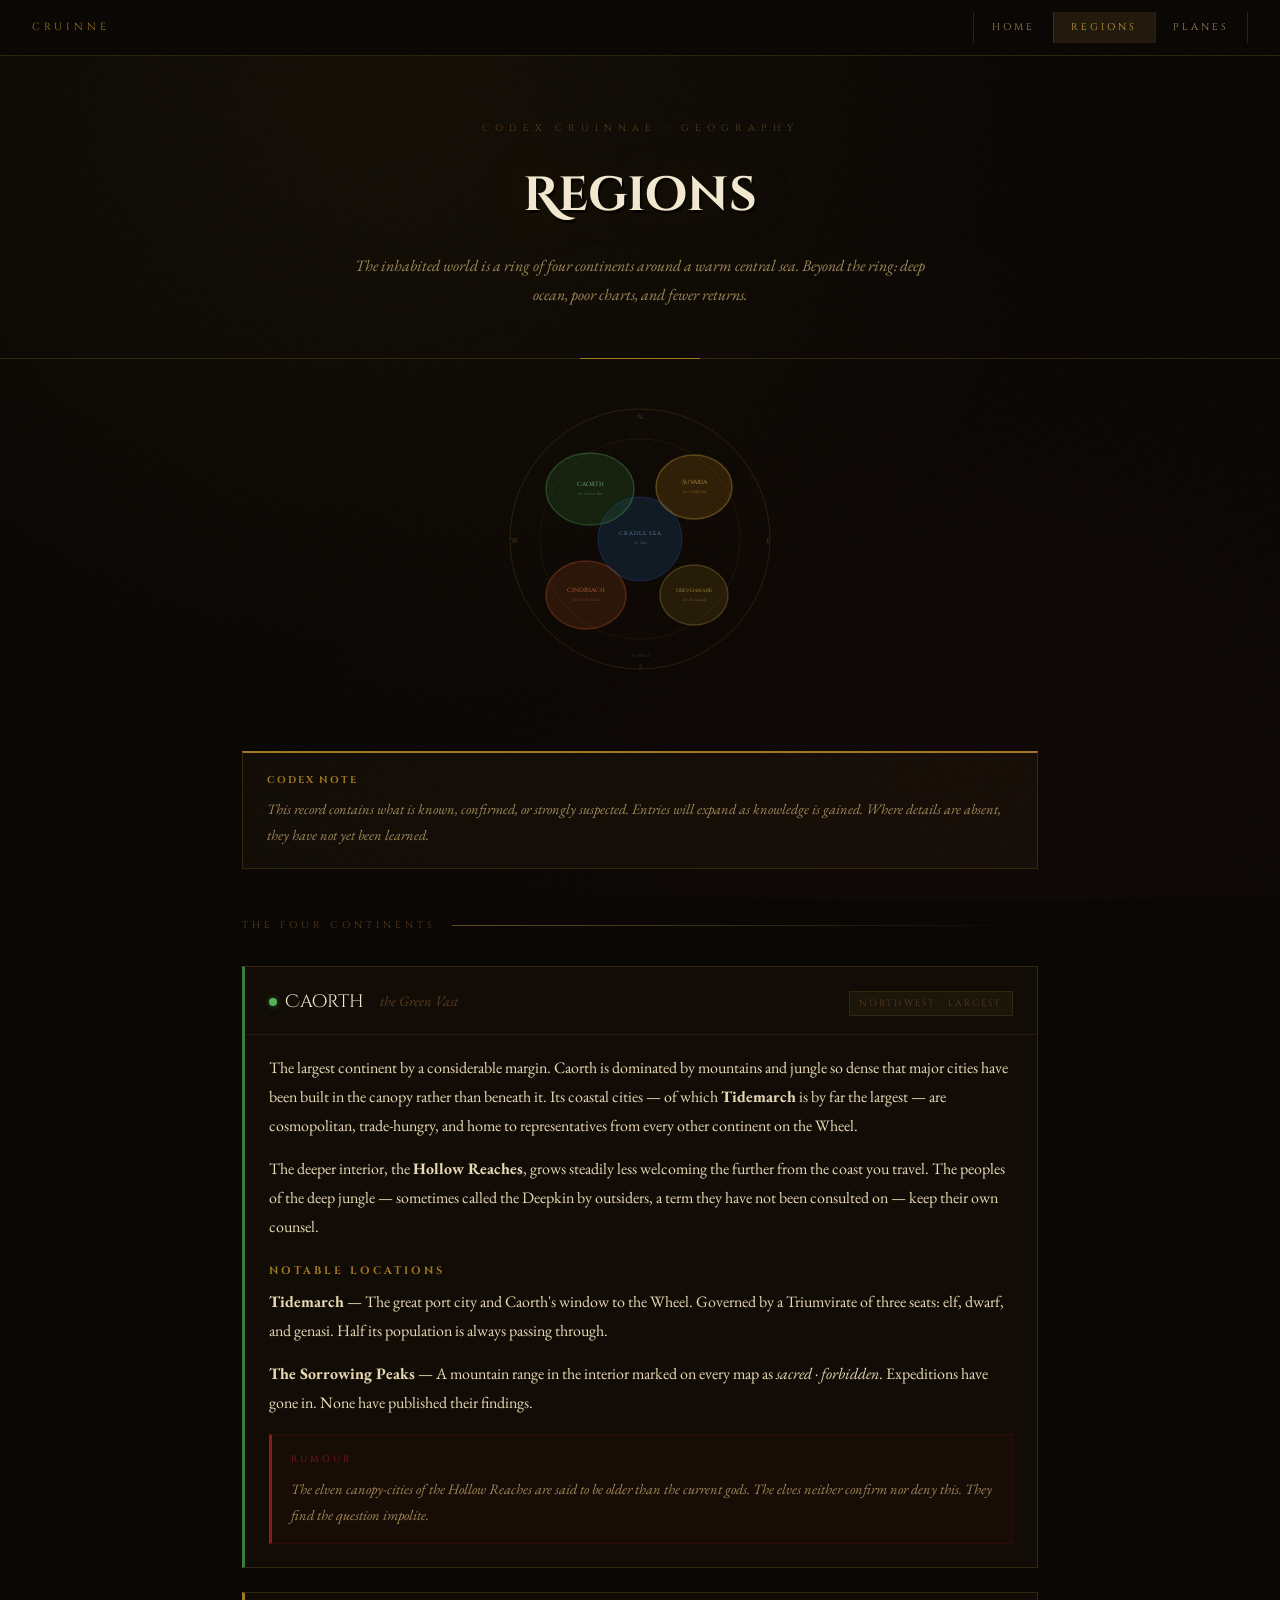
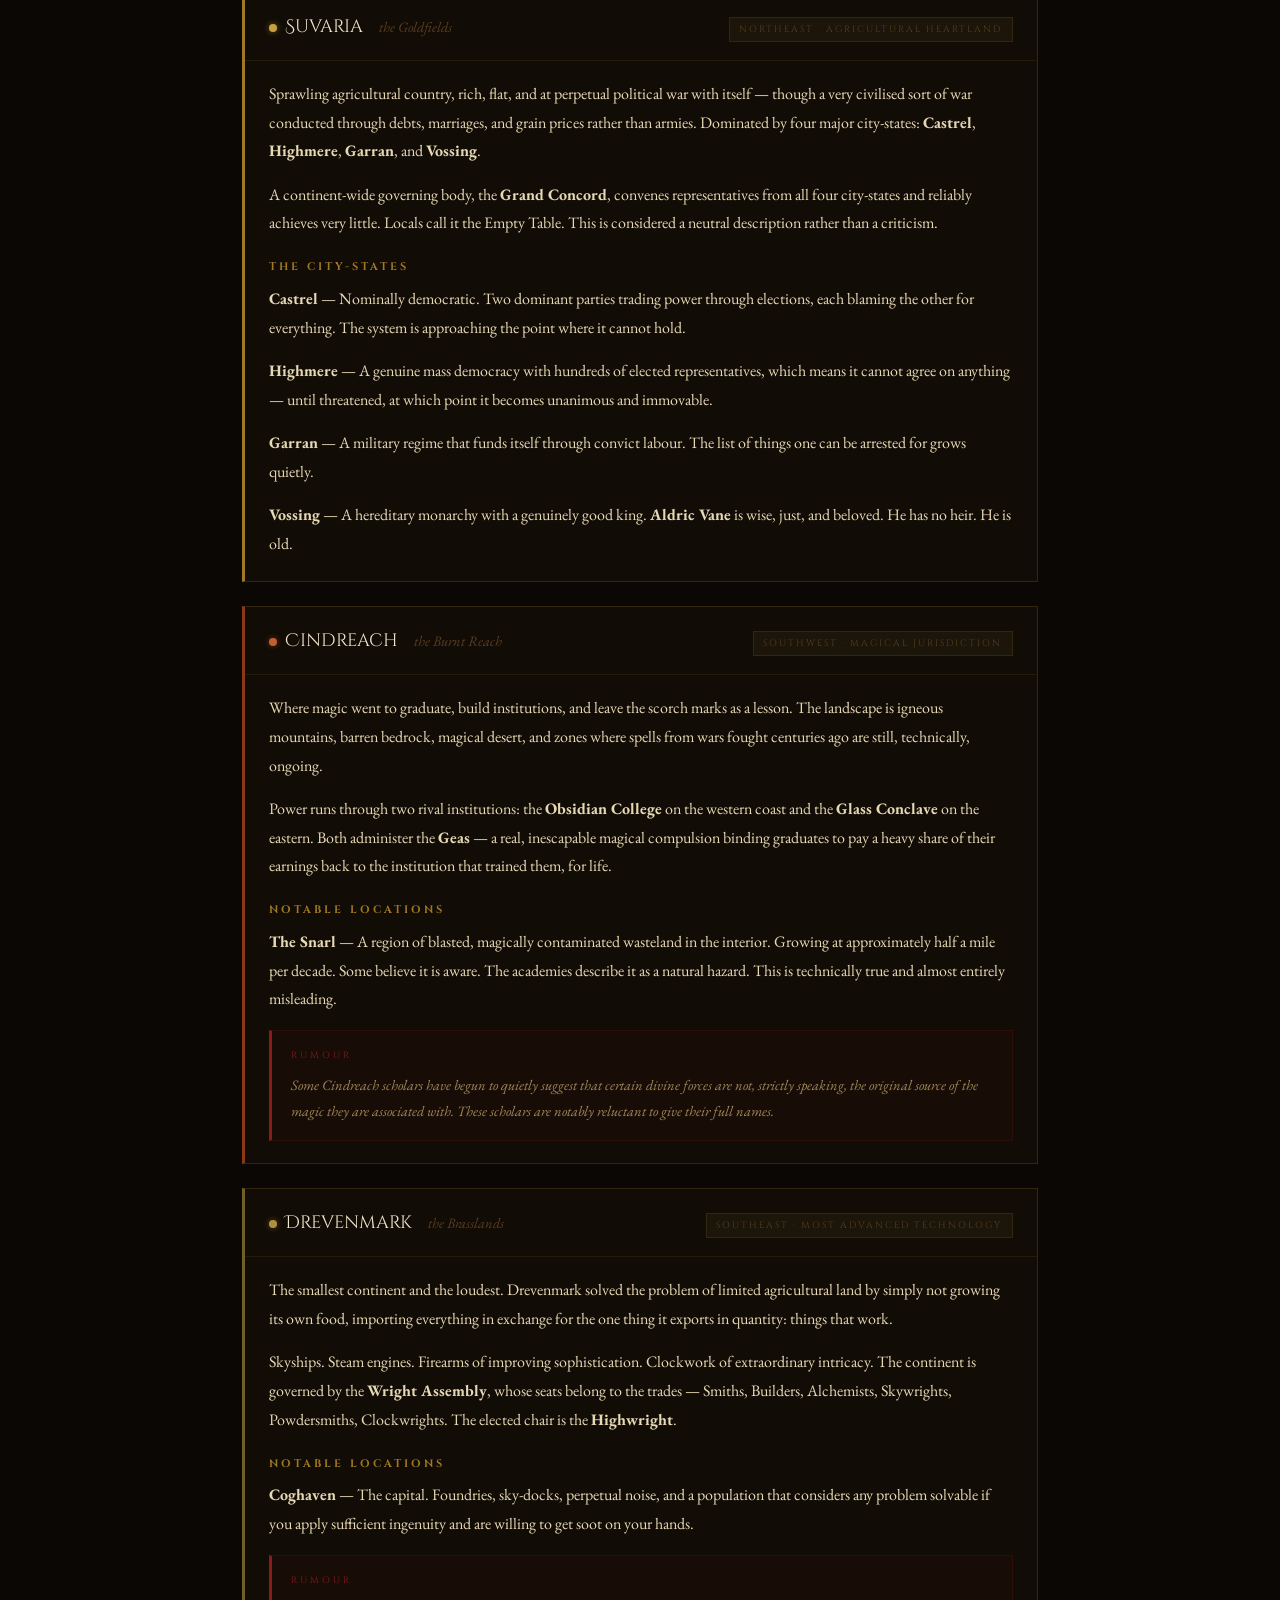
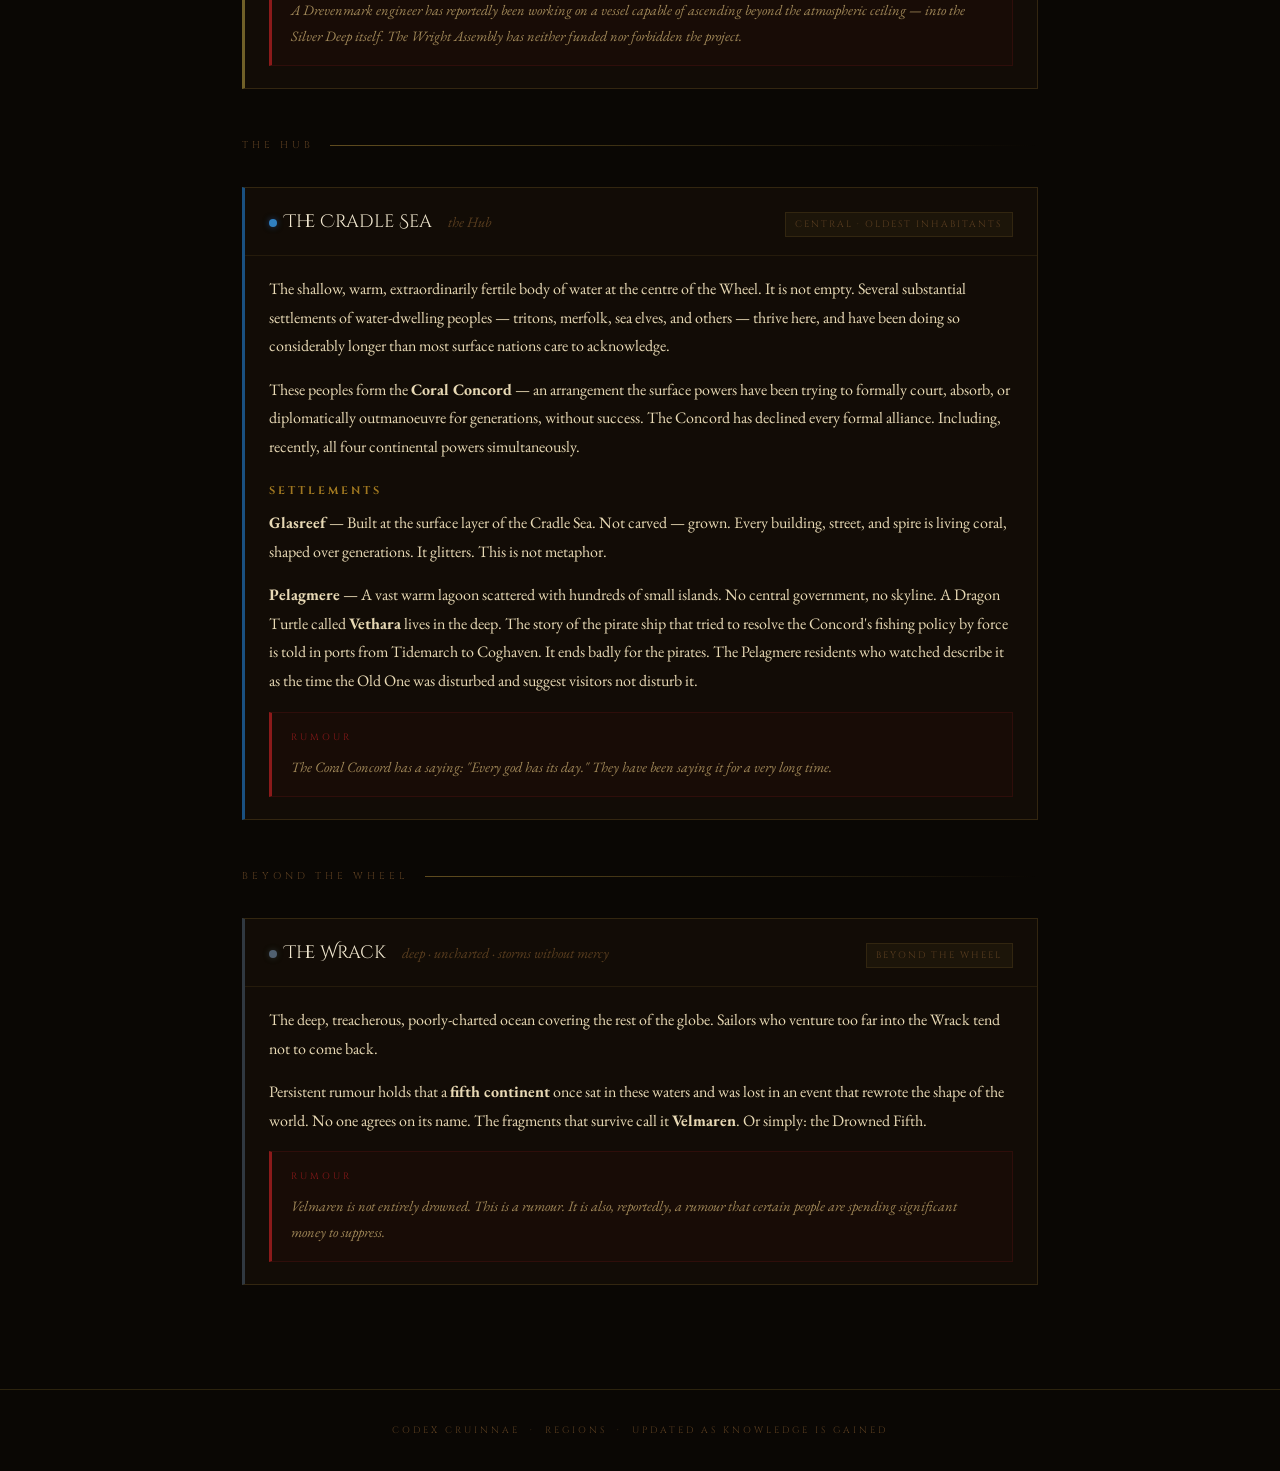
==== regions.html @ c281174d "Initial Cruinne codex site" ====
<!DOCTYPE html>
<html lang="en">
<head>
  <meta charset="UTF-8">
  <meta name="viewport" content="width=device-width, initial-scale=1.0">
  <title>Regions — Cruinne</title>
  <link rel="stylesheet" href="style.css">
  <style>
    /* Map graphic — simplified SVG wheel diagram */
    .wheel-diagram {
      display: flex;
      justify-content: center;
      padding: 2.5rem 0 1.5rem;
      opacity: 0;
      animation: revealFade 1s ease 0.6s forwards;
    }
    .wheel-diagram svg { max-width: 280px; width: 100%; height: auto; }

    /* colour-coded left border per region */
    .entry.caorth    { border-left-color: #3a7a3a; }
    .entry.suvaria   { border-left-color: #a07828; }
    .entry.cindreach { border-left-color: #8a3818; }
    .entry.drevenmark{ border-left-color: #706028; }
    .entry.cradle    { border-left-color: #1a5080; }
    .entry.wrack     { border-left-color: #303840; }

    .entry.caorth:hover    { border-left-color: #5ab05a; box-shadow: -2px 0 20px rgba(80,160,80,0.1); }
    .entry.suvaria:hover   { border-left-color: #c8a040; box-shadow: -2px 0 20px rgba(200,160,64,0.1); }
    .entry.cindreach:hover { border-left-color: #c06030; box-shadow: -2px 0 20px rgba(192,80,40,0.1); }
    .entry.drevenmark:hover{ border-left-color: #b09040; box-shadow: -2px 0 20px rgba(160,130,60,0.1); }
    .entry.cradle:hover    { border-left-color: #3080c0; box-shadow: -2px 0 20px rgba(40,100,200,0.1); }
    .entry.wrack:hover     { border-left-color: #506070; box-shadow: -2px 0 20px rgba(60,80,100,0.1); }

    .region-dot {
      display: inline-block;
      width: 8px; height: 8px;
      border-radius: 50%;
      margin-right: 0.5rem;
      vertical-align: middle;
      flex-shrink: 0;
    }
    .dot-caorth    { background: #5ab05a; box-shadow: 0 0 6px rgba(80,160,80,0.5); }
    .dot-suvaria   { background: #c8a040; box-shadow: 0 0 6px rgba(200,160,64,0.5); }
    .dot-cindreach { background: #c06030; box-shadow: 0 0 6px rgba(192,80,40,0.5); }
    .dot-drevenmark{ background: #b09040; box-shadow: 0 0 6px rgba(160,130,60,0.5); }
    .dot-cradle    { background: #3080c0; box-shadow: 0 0 6px rgba(40,100,200,0.5); }
    .dot-wrack     { background: #506070; box-shadow: 0 0 6px rgba(80,100,120,0.4); }

    .entry-name-row {
      display: flex;
      align-items: center;
    }
  </style>
</head>
<body>

<!-- NAVIGATION -->
<nav>
  <a class="nav-brand" href="index.html">Cruinne</a>
  <ul class="nav-links">
    <li><a href="index.html">Home</a></li>
    <li><a href="regions.html" class="active">Regions</a></li>
    <li><a href="planes.html">Planes</a></li>
  </ul>
</nav>

<div class="page">

  <!-- PAGE HERO -->
  <div class="page-hero">
    <div class="page-label">Codex Cruinnae · Geography</div>
    <h1 class="page-title">Regions</h1>
    <p class="page-intro">The inhabited world is a ring of four continents around a warm central sea. Beyond the ring: deep ocean, poor charts, and fewer returns.</p>
  </div>

  <!-- WHEEL DIAGRAM -->
  <div class="wheel-diagram">
    <svg viewBox="0 0 280 280" xmlns="http://www.w3.org/2000/svg" aria-label="Map of the Wheel">
      <!-- outer ring -->
      <circle cx="140" cy="140" r="130" stroke="rgba(200,160,64,0.15)" stroke-width="1" fill="none"/>
      <circle cx="140" cy="140" r="100" stroke="rgba(200,160,64,0.08)" stroke-width="1" fill="none"/>
      <!-- cradle sea -->
      <ellipse cx="140" cy="140" rx="42" ry="42" fill="rgba(26,80,128,0.25)" stroke="rgba(40,100,200,0.3)" stroke-width="1"/>
      <text x="140" y="136" text-anchor="middle" font-family="'Cinzel',serif" font-size="5.5" fill="rgba(160,200,255,0.7)" letter-spacing="1">CRADLE SEA</text>
      <text x="140" y="145" text-anchor="middle" font-family="'EB Garamond',serif" font-size="4.5" fill="rgba(100,150,200,0.5)" font-style="italic">the Hub</text>
      <!-- Caorth NW -->
      <ellipse cx="90" cy="90" rx="44" ry="36" fill="rgba(42,90,42,0.3)" stroke="rgba(80,160,80,0.35)" stroke-width="1.5"/>
      <text x="90" y="87" text-anchor="middle" font-family="'Cinzel Decorative',serif" font-size="6" fill="rgba(140,220,140,0.9)">Caorth</text>
      <text x="90" y="96" text-anchor="middle" font-family="'EB Garamond',serif" font-size="4.5" fill="rgba(100,180,100,0.55)" font-style="italic">the Green Vast</text>
      <!-- Suvaria NE -->
      <ellipse cx="194" cy="88" rx="38" ry="32" fill="rgba(138,90,16,0.28)" stroke="rgba(200,160,64,0.35)" stroke-width="1.5"/>
      <text x="194" y="85" text-anchor="middle" font-family="'Cinzel Decorative',serif" font-size="6" fill="rgba(220,180,80,0.9)">Suvaria</text>
      <text x="194" y="94" text-anchor="middle" font-family="'EB Garamond',serif" font-size="4.5" fill="rgba(180,140,60,0.55)" font-style="italic">the Goldfields</text>
      <!-- Cindreach SW -->
      <ellipse cx="86" cy="196" rx="40" ry="34" fill="rgba(122,58,24,0.28)" stroke="rgba(192,80,40,0.35)" stroke-width="1.5"/>
      <text x="86" y="193" text-anchor="middle" font-family="'Cinzel Decorative',serif" font-size="5.5" fill="rgba(220,120,80,0.9)">Cindreach</text>
      <text x="86" y="202" text-anchor="middle" font-family="'EB Garamond',serif" font-size="4.5" fill="rgba(180,90,60,0.55)" font-style="italic">the Burnt Reach</text>
      <!-- Drevenmark SE -->
      <ellipse cx="194" cy="196" rx="34" ry="30" fill="rgba(100,80,20,0.28)" stroke="rgba(160,130,60,0.35)" stroke-width="1.5"/>
      <text x="194" y="193" text-anchor="middle" font-family="'Cinzel Decorative',serif" font-size="5.2" fill="rgba(200,170,80,0.9)">Drevenmark</text>
      <text x="194" y="202" text-anchor="middle" font-family="'EB Garamond',serif" font-size="4.5" fill="rgba(160,130,60,0.55)" font-style="italic">the Brasslands</text>
      <!-- compass -->
      <text x="140" y="20" text-anchor="middle" font-family="'Cinzel',serif" font-size="7" fill="rgba(200,160,64,0.4)">N</text>
      <text x="140" y="270" text-anchor="middle" font-family="'Cinzel',serif" font-size="7" fill="rgba(200,160,64,0.4)">S</text>
      <text x="14" y="144" text-anchor="middle" font-family="'Cinzel',serif" font-size="7" fill="rgba(200,160,64,0.4)">W</text>
      <text x="268" y="144" text-anchor="middle" font-family="'Cinzel',serif" font-size="7" fill="rgba(200,160,64,0.4)">E</text>
      <!-- Wrack label -->
      <text x="140" y="258" text-anchor="middle" font-family="'EB Garamond',serif" font-size="5" fill="rgba(80,100,120,0.5)" font-style="italic">the Wrack</text>
    </svg>
  </div>

  <!-- CONTENT -->
  <div class="content">

    <div class="codex-note">
      <strong>Codex Note</strong>
      This record contains what is known, confirmed, or strongly suspected. Entries will expand as knowledge is gained. Where details are absent, they have not yet been learned.
    </div>

    <!-- THE WHEEL -->
    <div class="section-divider" id="sd1">
      <span class="section-divider-label">The Four Continents</span>
      <div class="section-divider-line"></div>
    </div>

    <!-- CAORTH -->
    <div class="entry caorth" data-reveal>
      <div class="entry-header">
        <div class="entry-name-row">
          <span class="region-dot dot-caorth"></span>
          <span class="entry-name">Caorth</span>
        </div>
        <span class="entry-epithet">the Green Vast</span>
        <span class="entry-tag">Northwest · Largest</span>
      </div>
      <div class="entry-body">
        <p>The largest continent by a considerable margin. Caorth is dominated by mountains and jungle so dense that major cities have been built in the canopy rather than beneath it. Its coastal cities — of which <strong>Tidemarch</strong> is by far the largest — are cosmopolitan, trade-hungry, and home to representatives from every other continent on the Wheel.</p>
        <p>The deeper interior, the <strong>Hollow Reaches</strong>, grows steadily less welcoming the further from the coast you travel. The peoples of the deep jungle — sometimes called the Deepkin by outsiders, a term they have not been consulted on — keep their own counsel.</p>
        <h4>Notable Locations</h4>
        <p><strong>Tidemarch</strong> — The great port city and Caorth's window to the Wheel. Governed by a Triumvirate of three seats: elf, dwarf, and genasi. Half its population is always passing through.</p>
        <p><strong>The Sorrowing Peaks</strong> — A mountain range in the interior marked on every map as <em>sacred · forbidden</em>. Expeditions have gone in. None have published their findings.</p>
        <div class="rumour-box">
          The elven canopy-cities of the Hollow Reaches are said to be older than the current gods. The elves neither confirm nor deny this. They find the question impolite.
        </div>
      </div>
    </div>

    <!-- SUVARIA -->
    <div class="entry suvaria" data-reveal>
      <div class="entry-header">
        <div class="entry-name-row">
          <span class="region-dot dot-suvaria"></span>
          <span class="entry-name">Suvaria</span>
        </div>
        <span class="entry-epithet">the Goldfields</span>
        <span class="entry-tag">Northeast · Agricultural Heartland</span>
      </div>
      <div class="entry-body">
        <p>Sprawling agricultural country, rich, flat, and at perpetual political war with itself — though a very civilised sort of war conducted through debts, marriages, and grain prices rather than armies. Dominated by four major city-states: <strong>Castrel</strong>, <strong>Highmere</strong>, <strong>Garran</strong>, and <strong>Vossing</strong>.</p>
        <p>A continent-wide governing body, the <strong>Grand Concord</strong>, convenes representatives from all four city-states and reliably achieves very little. Locals call it the Empty Table. This is considered a neutral description rather than a criticism.</p>
        <h4>The City-States</h4>
        <p><strong>Castrel</strong> — Nominally democratic. Two dominant parties trading power through elections, each blaming the other for everything. The system is approaching the point where it cannot hold.</p>
        <p><strong>Highmere</strong> — A genuine mass democracy with hundreds of elected representatives, which means it cannot agree on anything — until threatened, at which point it becomes unanimous and immovable.</p>
        <p><strong>Garran</strong> — A military regime that funds itself through convict labour. The list of things one can be arrested for grows quietly.</p>
        <p><strong>Vossing</strong> — A hereditary monarchy with a genuinely good king. <strong>Aldric Vane</strong> is wise, just, and beloved. He has no heir. He is old.</p>
      </div>
    </div>

    <!-- CINDREACH -->
    <div class="entry cindreach" data-reveal>
      <div class="entry-header">
        <div class="entry-name-row">
          <span class="region-dot dot-cindreach"></span>
          <span class="entry-name">Cindreach</span>
        </div>
        <span class="entry-epithet">the Burnt Reach</span>
        <span class="entry-tag">Southwest · Magical Jurisdiction</span>
      </div>
      <div class="entry-body">
        <p>Where magic went to graduate, build institutions, and leave the scorch marks as a lesson. The landscape is igneous mountains, barren bedrock, magical desert, and zones where spells from wars fought centuries ago are still, technically, ongoing.</p>
        <p>Power runs through two rival institutions: the <strong>Obsidian College</strong> on the western coast and the <strong>Glass Conclave</strong> on the eastern. Both administer the <strong>Geas</strong> — a real, inescapable magical compulsion binding graduates to pay a heavy share of their earnings back to the institution that trained them, for life.</p>
        <h4>Notable Locations</h4>
        <p><strong>The Snarl</strong> — A region of blasted, magically contaminated wasteland in the interior. Growing at approximately half a mile per decade. Some believe it is aware. The academies describe it as a natural hazard. This is technically true and almost entirely misleading.</p>
        <div class="rumour-box">
          Some Cindreach scholars have begun to quietly suggest that certain divine forces are not, strictly speaking, the original source of the magic they are associated with. These scholars are notably reluctant to give their full names.
        </div>
      </div>
    </div>

    <!-- DREVENMARK -->
    <div class="entry drevenmark" data-reveal>
      <div class="entry-header">
        <div class="entry-name-row">
          <span class="region-dot dot-drevenmark"></span>
          <span class="entry-name">Drevenmark</span>
        </div>
        <span class="entry-epithet">the Brasslands</span>
        <span class="entry-tag">Southeast · Most Advanced Technology</span>
      </div>
      <div class="entry-body">
        <p>The smallest continent and the loudest. Drevenmark solved the problem of limited agricultural land by simply not growing its own food, importing everything in exchange for the one thing it exports in quantity: things that work.</p>
        <p>Skyships. Steam engines. Firearms of improving sophistication. Clockwork of extraordinary intricacy. The continent is governed by the <strong>Wright Assembly</strong>, whose seats belong to the trades — Smiths, Builders, Alchemists, Skywrights, Powdersmiths, Clockwrights. The elected chair is the <strong>Highwright</strong>.</p>
        <h4>Notable Locations</h4>
        <p><strong>Coghaven</strong> — The capital. Foundries, sky-docks, perpetual noise, and a population that considers any problem solvable if you apply sufficient ingenuity and are willing to get soot on your hands.</p>
        <div class="rumour-box">
          A Drevenmark engineer has reportedly been working on a vessel capable of ascending beyond the atmospheric ceiling — into the Silver Deep itself. The Wright Assembly has neither funded nor forbidden the project.
        </div>
      </div>
    </div>

    <!-- CRADLE SEA -->
    <div class="section-divider" id="sd2">
      <span class="section-divider-label">The Hub</span>
      <div class="section-divider-line"></div>
    </div>

    <div class="entry cradle" data-reveal>
      <div class="entry-header">
        <div class="entry-name-row">
          <span class="region-dot dot-cradle"></span>
          <span class="entry-name">The Cradle Sea</span>
        </div>
        <span class="entry-epithet">the Hub</span>
        <span class="entry-tag">Central · Oldest Inhabitants</span>
      </div>
      <div class="entry-body">
        <p>The shallow, warm, extraordinarily fertile body of water at the centre of the Wheel. It is not empty. Several substantial settlements of water-dwelling peoples — tritons, merfolk, sea elves, and others — thrive here, and have been doing so considerably longer than most surface nations care to acknowledge.</p>
        <p>These peoples form the <strong>Coral Concord</strong> — an arrangement the surface powers have been trying to formally court, absorb, or diplomatically outmanoeuvre for generations, without success. The Concord has declined every formal alliance. Including, recently, all four continental powers simultaneously.</p>
        <h4>Settlements</h4>
        <p><strong>Glasreef</strong> — Built at the surface layer of the Cradle Sea. Not carved — grown. Every building, street, and spire is living coral, shaped over generations. It glitters. This is not metaphor.</p>
        <p><strong>Pelagmere</strong> — A vast warm lagoon scattered with hundreds of small islands. No central government, no skyline. A Dragon Turtle called <strong>Vethara</strong> lives in the deep. The story of the pirate ship that tried to resolve the Concord's fishing policy by force is told in ports from Tidemarch to Coghaven. It ends badly for the pirates. The Pelagmere residents who watched describe it as the time the Old One was disturbed and suggest visitors not disturb it.</p>
        <div class="rumour-box">
          The Coral Concord has a saying: <em>"Every god has its day."</em> They have been saying it for a very long time.
        </div>
      </div>
    </div>

    <!-- THE WRACK -->
    <div class="section-divider" id="sd3">
      <span class="section-divider-label">Beyond the Wheel</span>
      <div class="section-divider-line"></div>
    </div>

    <div class="entry wrack" data-reveal>
      <div class="entry-header">
        <div class="entry-name-row">
          <span class="region-dot dot-wrack"></span>
          <span class="entry-name">The Wrack</span>
        </div>
        <span class="entry-epithet">deep · uncharted · storms without mercy</span>
        <span class="entry-tag">Beyond the Wheel</span>
      </div>
      <div class="entry-body">
        <p>The deep, treacherous, poorly-charted ocean covering the rest of the globe. Sailors who venture too far into the Wrack tend not to come back.</p>
        <p>Persistent rumour holds that a <strong>fifth continent</strong> once sat in these waters and was lost in an event that rewrote the shape of the world. No one agrees on its name. The fragments that survive call it <strong>Velmaren</strong>. Or simply: the Drowned Fifth.</p>
        <div class="rumour-box">
          Velmaren is not entirely drowned. This is a rumour. It is also, reportedly, a rumour that certain people are spending significant money to suppress.
        </div>
      </div>
    </div>

  </div><!-- /content -->

  <footer>
    Codex Cruinnae &nbsp;·&nbsp; Regions &nbsp;·&nbsp; Updated as knowledge is gained
  </footer>
</div>

<script>
  // Scroll reveal
  const observer = new IntersectionObserver((entries) => {
    entries.forEach(e => {
      if (e.isIntersecting) {
        e.target.classList.add('visible');
        observer.unobserve(e.target);
      }
    });
  }, { threshold: 0.08 });

  document.querySelectorAll('[data-reveal], .section-divider').forEach((el, i) => {
    if (el.hasAttribute('data-reveal')) {
      el.style.transitionDelay = `${(i % 4) * 0.05}s`;
    }
    observer.observe(el);
  });
</script>

</body>
</html>
---- style.css ----
/* ═══════════════════════════════════════════════
   CRUINNE LORE CODEX — Shared Stylesheet
   ═══════════════════════════════════════════════ */

@import url('https://fonts.googleapis.com/css2?family=Cinzel+Decorative:wght@400;700&family=Cinzel:wght@400;600;700&family=EB+Garamond:ital,wght@0,400;0,500;0,600;1,400;1,500&display=swap');

/* ── RESET & ROOT ── */
*, *::before, *::after { margin: 0; padding: 0; box-sizing: border-box; }

:root {
  --ink:           #0a0704;
  --ink-mid:       #110d06;
  --ink-surface:   #1a1208;
  --parchment:     #f2e8d0;
  --parchment-dim: #d4c090;
  --parchment-ghost: rgba(242,232,208,0.06);
  --gold:          #c8a040;
  --gold-dim:      #a07820;
  --gold-ghost:    rgba(200,160,64,0.12);
  --ember:         #c04040;
  --ember-dim:     #8b1a1a;
  --text-primary:  #e8d9b5;
  --text-secondary:#a08858;
  --text-faint:    #5a3e20;
  --border:        rgba(200,160,64,0.18);
  --border-strong: rgba(200,160,64,0.45);
  --scan-line:     rgba(0,0,0,0.18);

  --font-display:  'Cinzel Decorative', serif;
  --font-heading:  'Cinzel', serif;
  --font-body:     'EB Garamond', Georgia, serif;

  --ease-out: cubic-bezier(0.16, 1, 0.3, 1);
}

html { scroll-behavior: smooth; }

body {
  background-color: var(--ink);
  background-image:
    radial-gradient(ellipse at 30% 10%, rgba(160,120,32,0.07) 0%, transparent 55%),
    radial-gradient(ellipse at 75% 85%, rgba(139,26,26,0.05) 0%, transparent 50%),
    repeating-linear-gradient(
      0deg,
      transparent,
      transparent 3px,
      var(--scan-line) 3px,
      var(--scan-line) 4px
    );
  background-attachment: fixed;
  color: var(--text-primary);
  font-family: var(--font-body);
  font-size: 17px;
  line-height: 1.8;
  min-height: 100vh;
  cursor: default;
}

/* Grain overlay */
body::before {
  content: '';
  position: fixed;
  inset: 0;
  background-image: url("data:image/svg+xml,%3Csvg viewBox='0 0 256 256' xmlns='http://www.w3.org/2000/svg'%3E%3Cfilter id='noise'%3E%3CfeTurbulence type='fractalNoise' baseFrequency='0.9' numOctaves='4' stitchTiles='stitch'/%3E%3C/filter%3E%3Crect width='100%25' height='100%25' filter='url(%23noise)' opacity='0.04'/%3E%3C/svg%3E");
  pointer-events: none;
  z-index: 9999;
  opacity: 0.4;
}

/* ── NAVIGATION ── */
nav {
  position: fixed;
  top: 0;
  left: 0;
  right: 0;
  z-index: 100;
  background: linear-gradient(to bottom, rgba(10,7,4,0.97), rgba(10,7,4,0.85));
  border-bottom: 1px solid var(--border);
  backdrop-filter: blur(8px);
  -webkit-backdrop-filter: blur(8px);
  padding: 0 2rem;
  height: 56px;
  display: flex;
  align-items: center;
  justify-content: space-between;
}

.nav-brand {
  font-family: var(--font-heading);
  font-size: 0.65rem;
  letter-spacing: 4px;
  color: var(--gold-dim);
  text-transform: uppercase;
  text-decoration: none;
  transition: color 0.2s;
}
.nav-brand:hover { color: var(--gold); }

.nav-links {
  display: flex;
  align-items: center;
  gap: 0;
  list-style: none;
}

.nav-links a {
  font-family: var(--font-heading);
  font-size: 0.62rem;
  letter-spacing: 3px;
  text-transform: uppercase;
  color: var(--text-secondary);
  text-decoration: none;
  padding: 0.4rem 1.1rem;
  border-left: 1px solid var(--border);
  transition: color 0.2s, background 0.2s;
  display: block;
}
.nav-links a:hover,
.nav-links a.active {
  color: var(--gold);
  background: var(--gold-ghost);
}
.nav-links li:last-child a { border-right: 1px solid var(--border); }

/* ── PAGE WRAPPER ── */
.page {
  padding-top: 56px;
  min-height: 100vh;
}

/* ── HERO (landing) ── */
.hero {
  display: flex;
  flex-direction: column;
  align-items: center;
  justify-content: center;
  min-height: calc(100vh - 56px);
  padding: 4rem 2rem;
  text-align: center;
  position: relative;
  overflow: hidden;
}

.hero::before {
  content: '';
  position: absolute;
  inset: 0;
  background:
    radial-gradient(ellipse 70% 50% at 50% 45%, rgba(160,120,32,0.08) 0%, transparent 70%),
    radial-gradient(ellipse 40% 30% at 50% 45%, rgba(200,160,64,0.05) 0%, transparent 60%);
  pointer-events: none;
}

/* Decorative circle behind title */
.hero-ring {
  position: absolute;
  width: 600px;
  height: 600px;
  border-radius: 50%;
  border: 1px solid rgba(200,160,64,0.06);
  top: 50%;
  left: 50%;
  transform: translate(-50%, -50%);
  pointer-events: none;
}
.hero-ring::before {
  content: '';
  position: absolute;
  inset: 30px;
  border-radius: 50%;
  border: 1px solid rgba(200,160,64,0.04);
}

.hero-eyebrow {
  font-family: var(--font-heading);
  font-size: 0.65rem;
  letter-spacing: 6px;
  color: var(--text-faint);
  text-transform: uppercase;
  margin-bottom: 1.5rem;
  opacity: 0;
  animation: revealUp 0.8s var(--ease-out) 0.2s forwards;
}

.hero-title {
  font-family: var(--font-display);
  font-size: clamp(2.2rem, 6vw, 4.5rem);
  font-weight: 700;
  color: var(--parchment);
  line-height: 1.1;
  text-shadow:
    0 0 80px rgba(200,160,64,0.3),
    0 0 160px rgba(200,160,64,0.1),
    2px 4px 0 rgba(0,0,0,0.8);
  margin-bottom: 1rem;
  opacity: 0;
  animation: revealUp 1s var(--ease-out) 0.45s forwards;
}

.hero-subtitle {
  font-family: var(--font-body);
  font-style: italic;
  font-size: clamp(1rem, 2.5vw, 1.4rem);
  color: var(--text-secondary);
  margin-bottom: 3.5rem;
  opacity: 0;
  animation: revealUp 0.8s var(--ease-out) 0.7s forwards;
}

.hero-rule {
  width: 200px;
  height: 1px;
  background: linear-gradient(to right, transparent, var(--gold-dim), transparent);
  margin: 0 auto 3.5rem;
  opacity: 0;
  animation: revealFade 0.8s ease 0.9s forwards;
}

/* ── LORE CARDS (landing navigation) ── */
.lore-cards {
  display: flex;
  gap: 1.5rem;
  flex-wrap: wrap;
  justify-content: center;
  opacity: 0;
  animation: revealUp 0.8s var(--ease-out) 1.1s forwards;
}

.lore-card {
  display: block;
  text-decoration: none;
  width: 240px;
  padding: 2rem 1.5rem 1.8rem;
  background: rgba(26,18,8,0.8);
  border: 1px solid var(--border);
  border-top: 2px solid var(--gold-dim);
  position: relative;
  overflow: hidden;
  transition: border-color 0.3s, transform 0.3s var(--ease-out), box-shadow 0.3s;
}

.lore-card::before {
  content: '';
  position: absolute;
  inset: 0;
  background: linear-gradient(135deg, var(--gold-ghost) 0%, transparent 60%);
  opacity: 0;
  transition: opacity 0.3s;
}

.lore-card:hover {
  border-color: var(--gold);
  border-top-color: var(--gold);
  transform: translateY(-4px);
  box-shadow: 0 8px 40px rgba(200,160,64,0.12), 0 0 0 1px rgba(200,160,64,0.1);
}
.lore-card:hover::before { opacity: 1; }

.lore-card-glyph {
  font-size: 1.8rem;
  color: var(--gold-dim);
  margin-bottom: 1rem;
  display: block;
  transition: color 0.3s;
}
.lore-card:hover .lore-card-glyph { color: var(--gold); }

.lore-card-title {
  font-family: var(--font-heading);
  font-size: 0.8rem;
  letter-spacing: 3px;
  text-transform: uppercase;
  color: var(--parchment);
  margin-bottom: 0.5rem;
  display: block;
}

.lore-card-desc {
  font-family: var(--font-body);
  font-size: 0.88rem;
  color: var(--text-secondary);
  line-height: 1.5;
}

.lore-card-arrow {
  position: absolute;
  bottom: 1rem;
  right: 1.2rem;
  font-family: var(--font-heading);
  font-size: 0.6rem;
  letter-spacing: 2px;
  color: var(--text-faint);
  text-transform: uppercase;
  transition: color 0.3s, right 0.3s;
}
.lore-card:hover .lore-card-arrow {
  color: var(--gold-dim);
  right: 0.9rem;
}

/* ── INNER PAGE HERO ── */
.page-hero {
  padding: 4rem 2rem 3rem;
  text-align: center;
  position: relative;
  border-bottom: 1px solid var(--border);
}

.page-hero::after {
  content: '';
  position: absolute;
  bottom: -1px;
  left: 50%;
  transform: translateX(-50%);
  width: 120px;
  height: 1px;
  background: var(--gold-dim);
}

.page-label {
  font-family: var(--font-heading);
  font-size: 0.6rem;
  letter-spacing: 6px;
  color: var(--text-faint);
  text-transform: uppercase;
  margin-bottom: 1rem;
  opacity: 0;
  animation: revealUp 0.6s var(--ease-out) 0.1s forwards;
}

.page-title {
  font-family: var(--font-display);
  font-size: clamp(1.8rem, 4vw, 3rem);
  color: var(--parchment);
  text-shadow: 0 0 60px rgba(200,160,64,0.2), 2px 3px 0 rgba(0,0,0,0.8);
  margin-bottom: 0.8rem;
  opacity: 0;
  animation: revealUp 0.7s var(--ease-out) 0.25s forwards;
}

.page-intro {
  font-style: italic;
  color: var(--text-secondary);
  max-width: 600px;
  margin: 0 auto;
  font-size: 1rem;
  opacity: 0;
  animation: revealUp 0.6s var(--ease-out) 0.4s forwards;
}

/* ── CONTENT AREA ── */
.content {
  max-width: 860px;
  margin: 0 auto;
  padding: 3rem 2rem 5rem;
}

/* ── ENTRY BLOCKS ── */
.entry {
  border: 1px solid var(--border);
  border-left: 3px solid var(--gold-dim);
  margin-bottom: 1.5rem;
  background: rgba(26,18,8,0.5);
  opacity: 0;
  transform: translateY(12px);
  transition: opacity 0.6s ease, transform 0.6s var(--ease-out),
              border-color 0.25s, box-shadow 0.25s;
}
.entry.visible {
  opacity: 1;
  transform: translateY(0);
}
.entry:hover {
  border-left-color: var(--gold);
  box-shadow: -2px 0 20px rgba(200,160,64,0.08), inset 0 0 40px rgba(200,160,64,0.02);
}

.entry-header {
  padding: 1.2rem 1.5rem 1rem;
  border-bottom: 1px solid rgba(200,160,64,0.1);
  display: flex;
  align-items: baseline;
  gap: 1rem;
  flex-wrap: wrap;
}

.entry-name {
  font-family: var(--font-display);
  font-size: 1.1rem;
  color: var(--parchment);
  flex-shrink: 0;
}

.entry-epithet {
  font-style: italic;
  color: var(--text-faint);
  font-size: 0.9rem;
}

.entry-tag {
  margin-left: auto;
  font-family: var(--font-heading);
  font-size: 0.58rem;
  letter-spacing: 2px;
  color: var(--text-faint);
  text-transform: uppercase;
  background: rgba(200,160,64,0.06);
  border: 1px solid rgba(200,160,64,0.12);
  padding: 0.2rem 0.6rem;
  white-space: nowrap;
}

.entry-body {
  padding: 1.2rem 1.5rem 1.4rem;
}

.entry-body p {
  color: var(--text-primary);
  margin-bottom: 0.9rem;
  font-size: 1rem;
  line-height: 1.8;
}
.entry-body p:last-child { margin-bottom: 0; }

.entry-body h4 {
  font-family: var(--font-heading);
  font-size: 0.68rem;
  letter-spacing: 3px;
  color: var(--gold-dim);
  text-transform: uppercase;
  margin: 1.2rem 0 0.5rem;
}

/* ── RUMOUR BOX ── */
.rumour-box {
  background: rgba(139,26,26,0.06);
  border: 1px solid rgba(139,26,26,0.2);
  border-left: 3px solid var(--ember-dim);
  padding: 1rem 1.2rem;
  margin-top: 1rem;
  font-size: 0.9rem;
  font-style: italic;
  color: var(--text-secondary);
}

.rumour-box::before {
  content: 'Rumour';
  display: block;
  font-family: var(--font-heading);
  font-style: normal;
  font-size: 0.58rem;
  letter-spacing: 3px;
  color: var(--ember-dim);
  text-transform: uppercase;
  margin-bottom: 0.5rem;
}

/* ── SECTION DIVIDER ── */
.section-divider {
  display: flex;
  align-items: center;
  gap: 1rem;
  margin: 3rem 0 2rem;
  opacity: 0;
  animation: revealFade 0.8s ease forwards;
}
.section-divider.visible { opacity: 1; }

.section-divider-label {
  font-family: var(--font-heading);
  font-size: 0.62rem;
  letter-spacing: 4px;
  color: var(--text-faint);
  text-transform: uppercase;
  white-space: nowrap;
}

.section-divider-line {
  flex: 1;
  height: 1px;
  background: linear-gradient(to right, var(--border-strong), transparent);
}

/* ── CODEX NOTE ── */
.codex-note {
  background: rgba(200,160,64,0.04);
  border: 1px solid var(--border);
  border-top: 2px solid var(--gold-dim);
  padding: 1.2rem 1.5rem;
  margin-bottom: 2.5rem;
  font-size: 0.9rem;
  color: var(--text-secondary);
  font-style: italic;
}
.codex-note strong {
  font-family: var(--font-heading);
  font-style: normal;
  font-size: 0.62rem;
  letter-spacing: 2px;
  color: var(--gold-dim);
  display: block;
  margin-bottom: 0.4rem;
  text-transform: uppercase;
}

/* ── FOOTER ── */
footer {
  border-top: 1px solid var(--border);
  padding: 2rem;
  text-align: center;
  font-family: var(--font-heading);
  font-size: 0.58rem;
  letter-spacing: 3px;
  color: var(--text-faint);
  text-transform: uppercase;
}

/* ── ANIMATIONS ── */
@keyframes revealUp {
  from { opacity: 0; transform: translateY(16px); }
  to   { opacity: 1; transform: translateY(0); }
}

@keyframes revealFade {
  from { opacity: 0; }
  to   { opacity: 1; }
}

/* ── UTILITIES ── */
.ornament {
  color: var(--gold-dim);
  font-size: 0.8rem;
  letter-spacing: 6px;
}

/* ── RESPONSIVE ── */
@media (max-width: 600px) {
  nav { padding: 0 1rem; }
  .nav-brand { display: none; }
  .nav-links a { padding: 0.4rem 0.7rem; letter-spacing: 2px; font-size: 0.58rem; }
  .hero { padding: 3rem 1.2rem; }
  .lore-card { width: 100%; max-width: 320px; }
  .content { padding: 2rem 1.2rem 4rem; }
  .entry-header { flex-direction: column; gap: 0.3rem; }
  .entry-tag { margin-left: 0; }
}
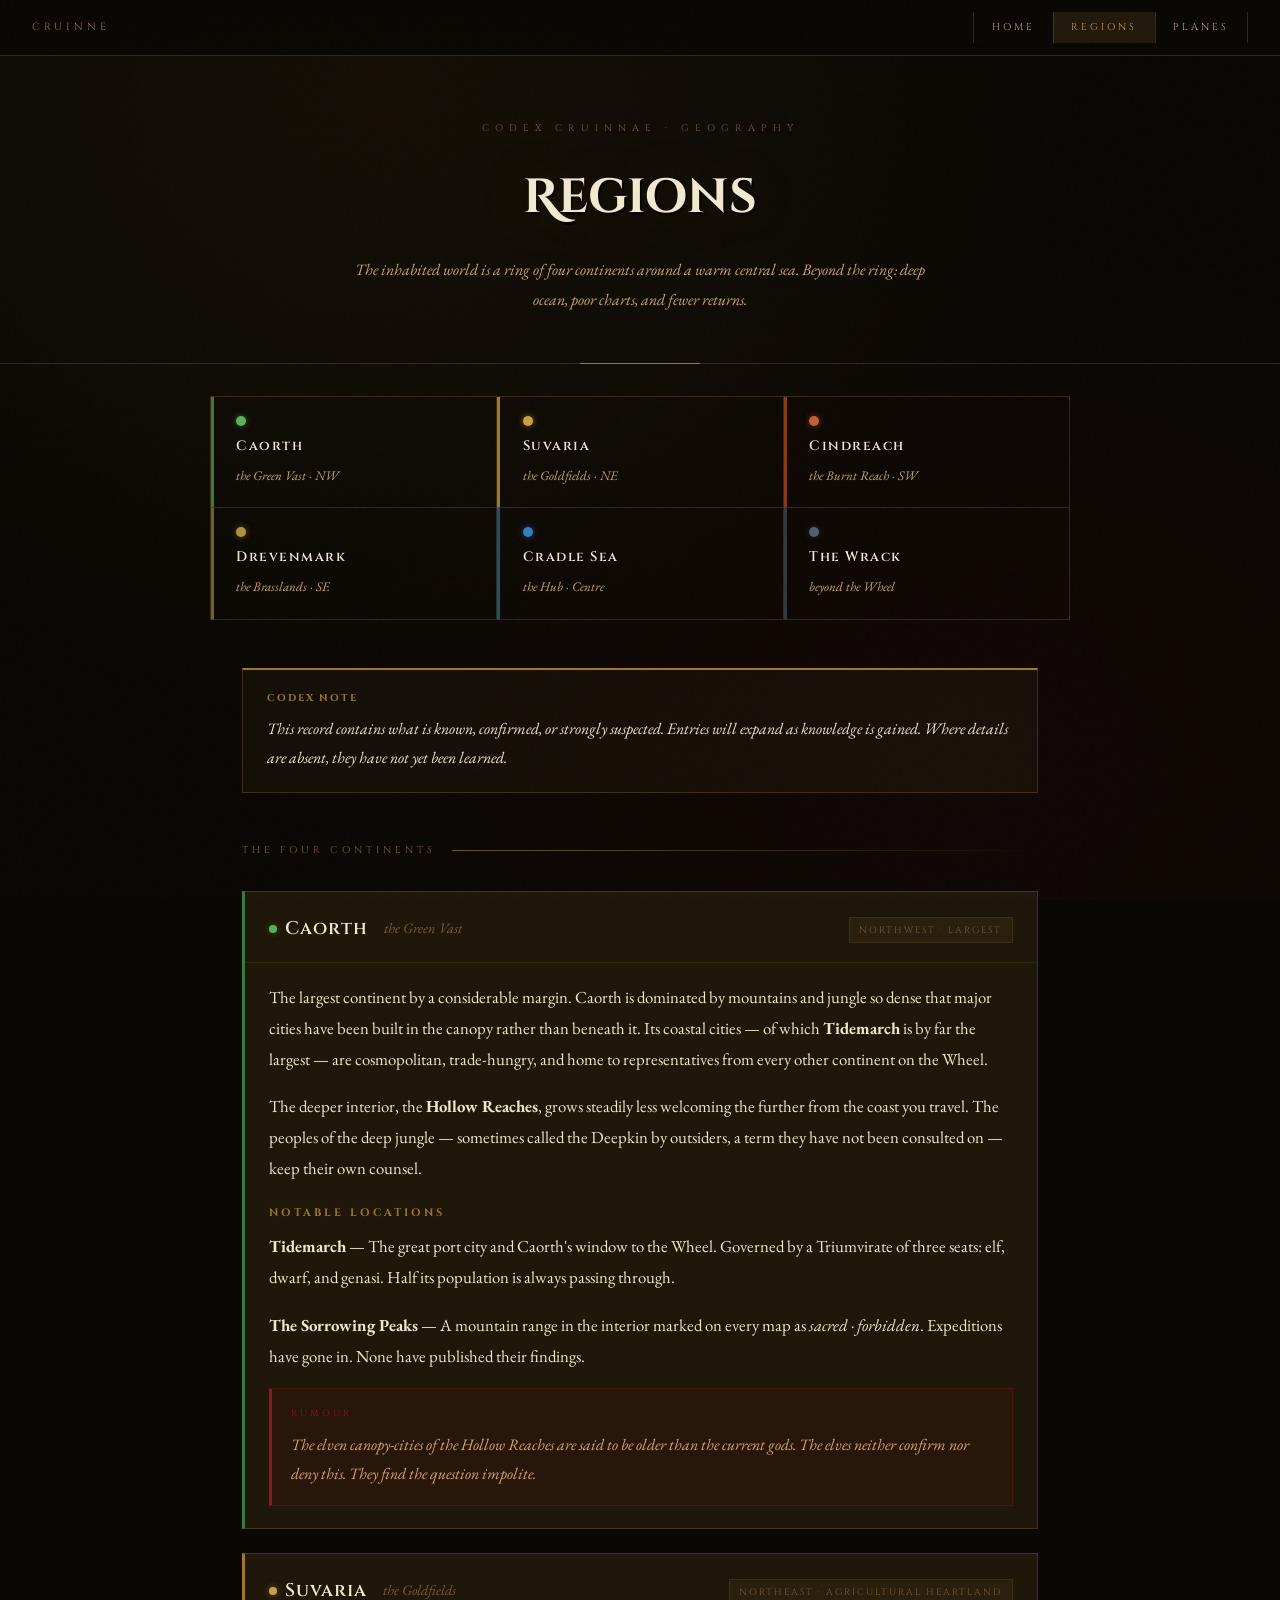
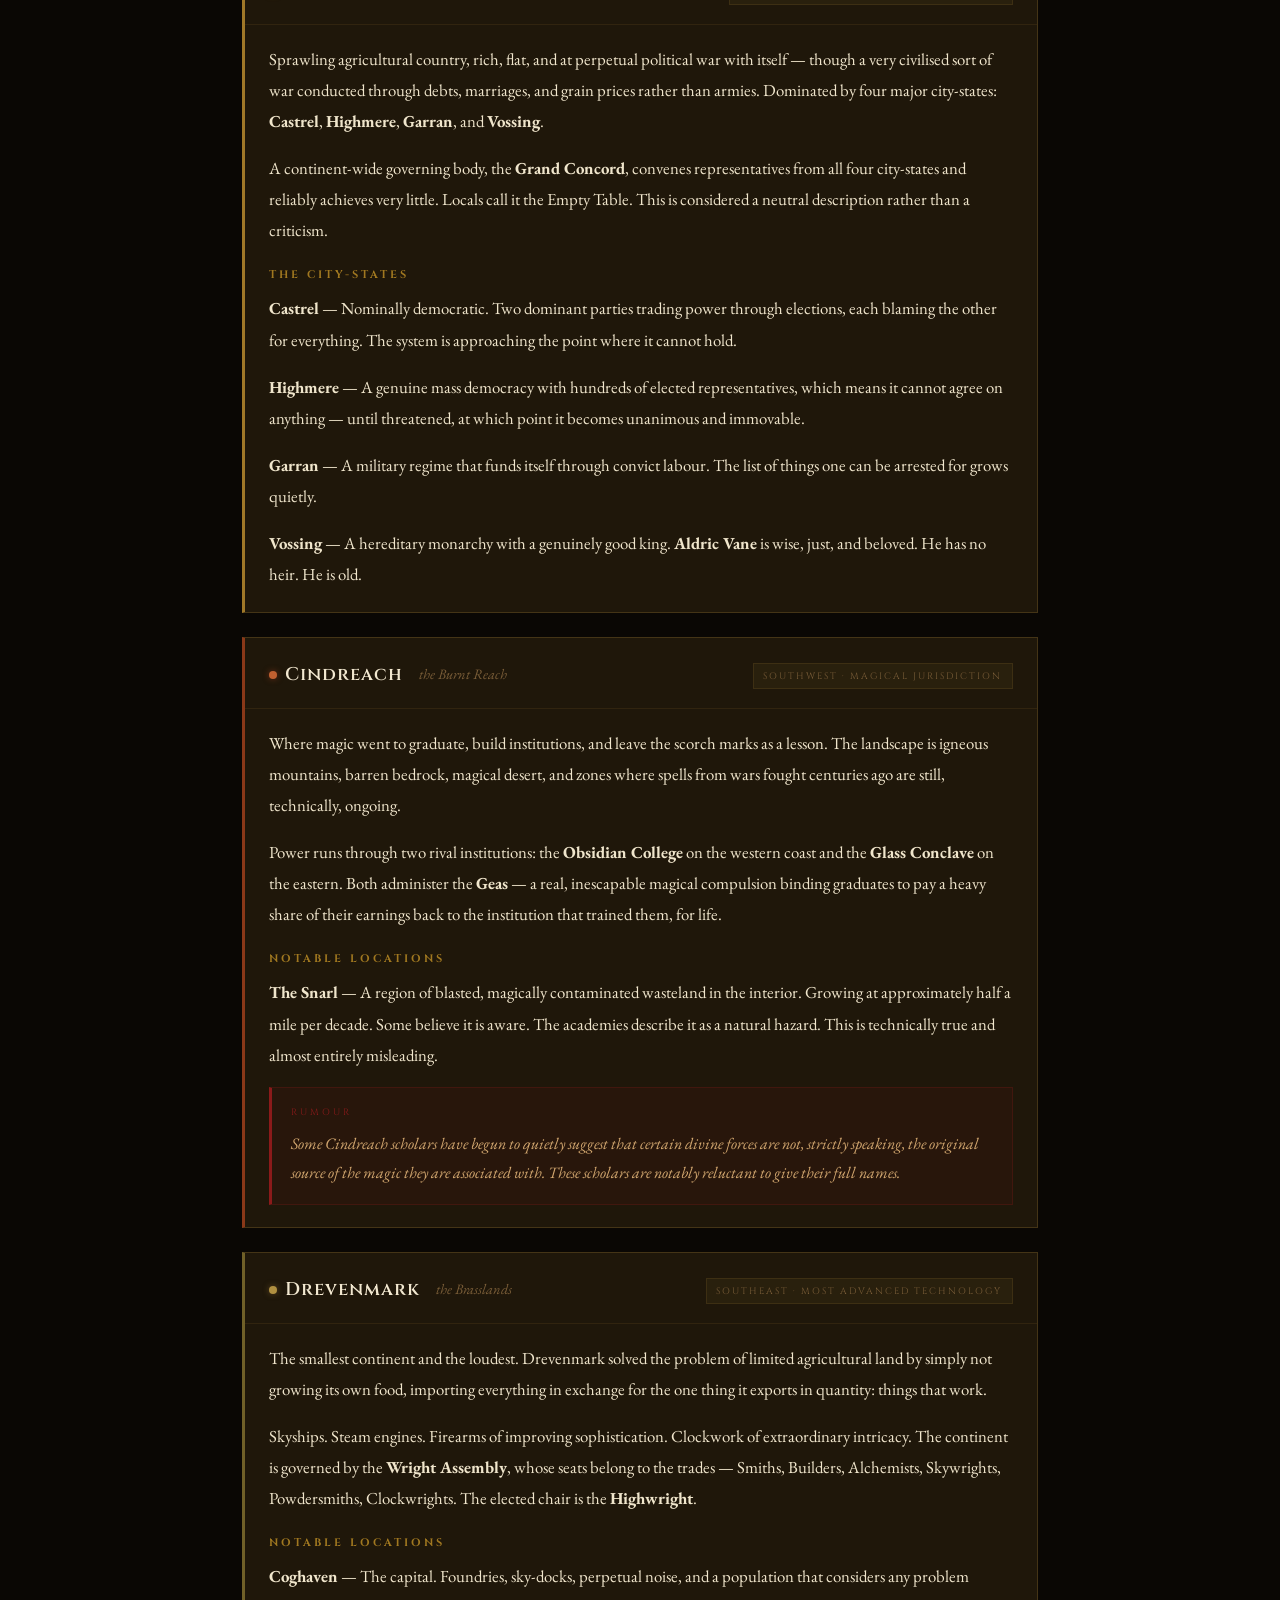
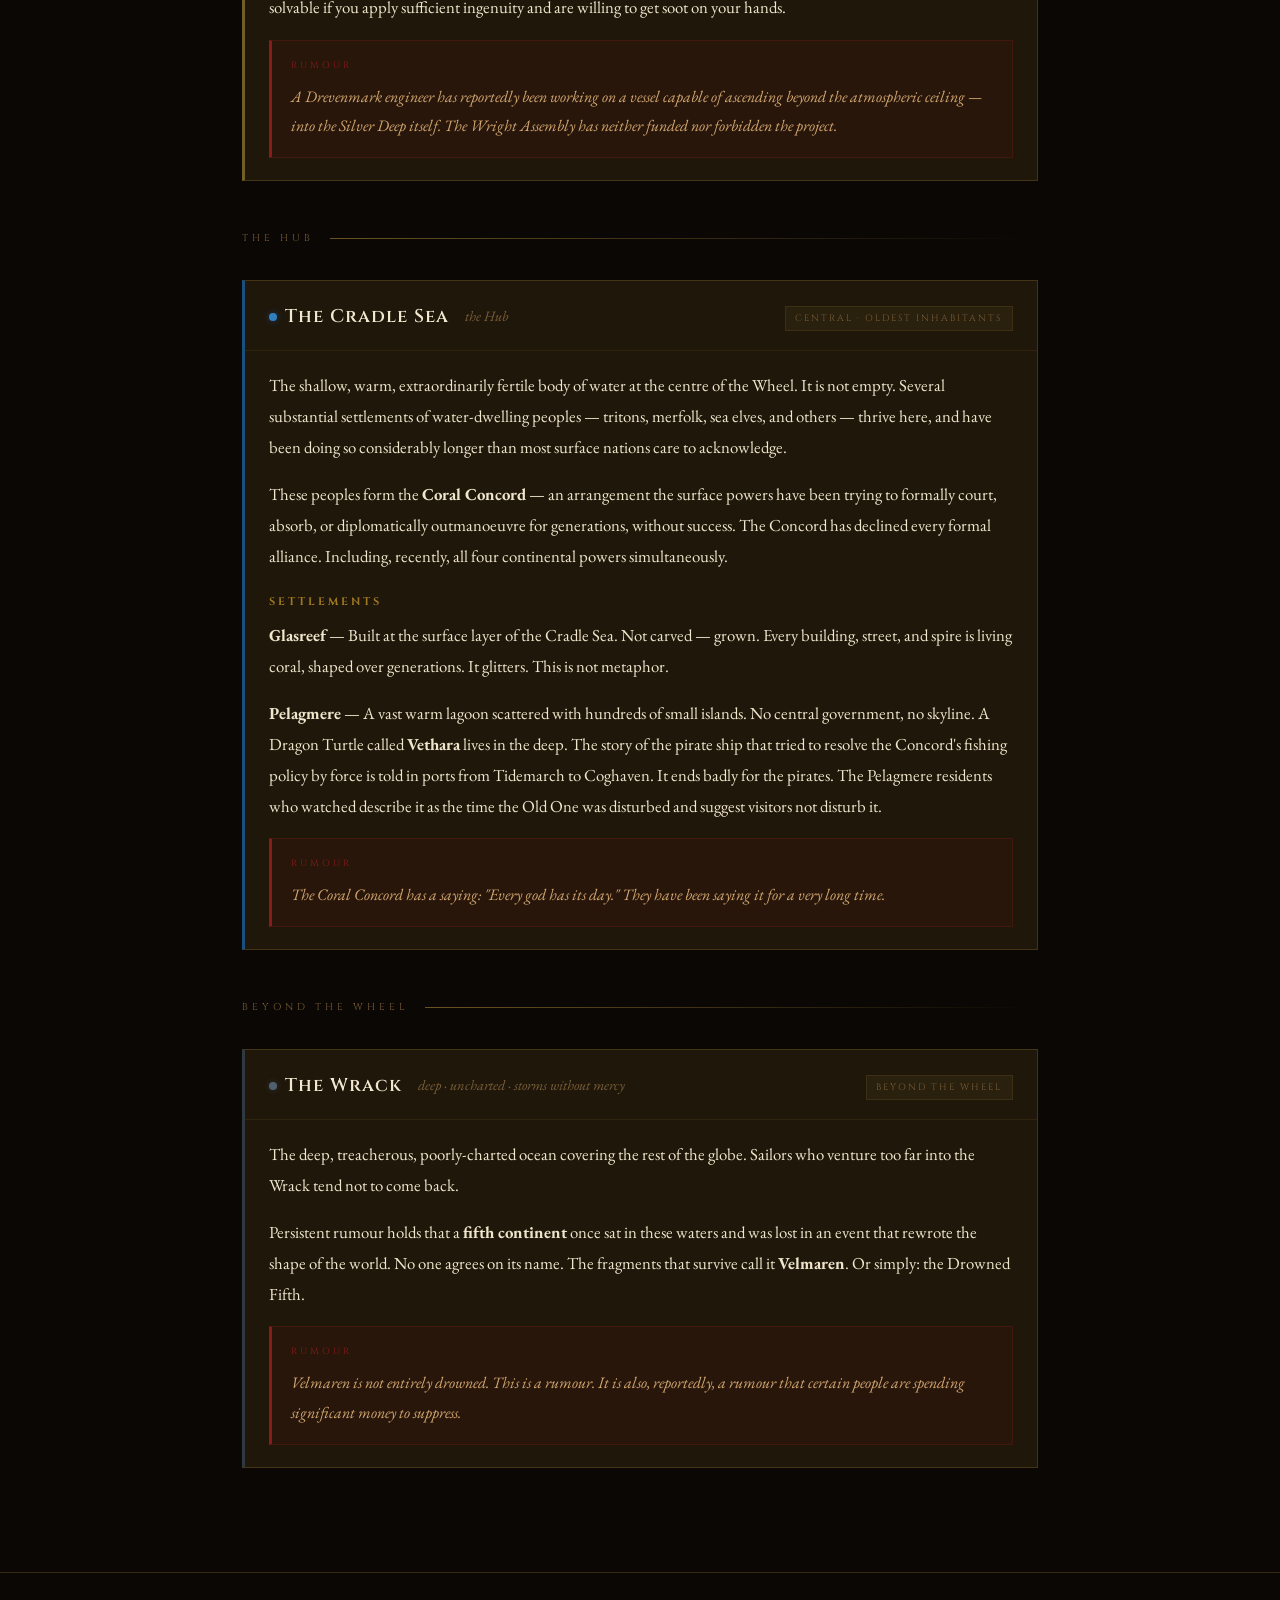
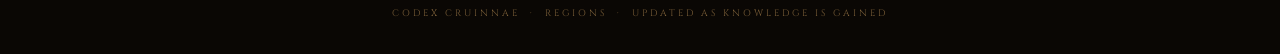
==== commit dcebda23: "Replace illegible SVG diagrams with readable CSS layouts" ====
--- a/regions.html
+++ b/regions.html
@@ -6,15 +6,71 @@
   <title>Regions — Cruinne</title>
   <link rel="stylesheet" href="style.css">
   <style>
-    /* Map graphic — simplified SVG wheel diagram */
-    .wheel-diagram {
+    /* Region overview pip grid */
+    .wheel-diagram-removed { display: none; }
+
+    .region-overview {
+      display: grid;
+      grid-template-columns: repeat(3, 1fr);
+      gap: 0;
+      border-top: 1px solid var(--border);
+      border-left: 1px solid var(--border);
+      max-width: 860px;
+      margin: 2rem auto 0;
+      opacity: 0;
+      animation: revealFade 0.8s ease 0.6s forwards;
+    }
+
+    .region-pip {
       display: flex;
-      justify-content: center;
-      padding: 2.5rem 0 1.5rem;
-      opacity: 0;
-      animation: revealFade 1s ease 0.6s forwards;
-    }
-    .wheel-diagram svg { max-width: 280px; width: 100%; height: auto; }
+      flex-direction: column;
+      gap: 0.3rem;
+      padding: 1.2rem 1.4rem;
+      border-right: 1px solid var(--border);
+      border-bottom: 1px solid var(--border);
+      text-decoration: none;
+      transition: background 0.2s;
+      position: relative;
+    }
+    .region-pip:hover { background: rgba(200,160,64,0.04); }
+
+    .pip-dot {
+      width: 10px; height: 10px;
+      border-radius: 50%;
+      display: block;
+      margin-bottom: 0.2rem;
+    }
+    .pip-name {
+      font-family: var(--font-heading);
+      font-size: 0.85rem;
+      font-weight: 600;
+      letter-spacing: 1.5px;
+      color: var(--parchment);
+    }
+    .pip-sub {
+      font-family: var(--font-body);
+      font-style: italic;
+      font-size: 0.82rem;
+      color: var(--text-secondary);
+    }
+
+    .caorth-pip    .pip-dot { background: #5ab05a; box-shadow: 0 0 6px rgba(80,160,80,0.6); }
+    .suvaria-pip   .pip-dot { background: #c8a040; box-shadow: 0 0 6px rgba(200,160,64,0.6); }
+    .cindreach-pip .pip-dot { background: #c06030; box-shadow: 0 0 6px rgba(192,80,40,0.6); }
+    .drevenmark-pip .pip-dot{ background: #b09040; box-shadow: 0 0 6px rgba(160,130,60,0.6); }
+    .cradle-pip    .pip-dot { background: #3080c0; box-shadow: 0 0 6px rgba(40,100,200,0.6); }
+    .wrack-pip     .pip-dot { background: #506070; box-shadow: 0 0 6px rgba(80,100,120,0.4); }
+
+    .caorth-pip    { border-left: 3px solid #3a7a3a; }
+    .suvaria-pip   { border-left: 3px solid #a07828; }
+    .cindreach-pip { border-left: 3px solid #8a3818; }
+    .drevenmark-pip{ border-left: 3px solid #706028; }
+    .cradle-pip    { border-left: 3px solid #1a5080; }
+    .wrack-pip     { border-left: 3px solid #303840; }
+
+    @media (max-width: 600px) {
+      .region-overview { grid-template-columns: repeat(2, 1fr); }
+    }
 
     /* colour-coded left border per region */
     .entry.caorth    { border-left-color: #3a7a3a; }
@@ -73,41 +129,43 @@
     <p class="page-intro">The inhabited world is a ring of four continents around a warm central sea. Beyond the ring: deep ocean, poor charts, and fewer returns.</p>
   </div>
 
-  <!-- WHEEL DIAGRAM -->
-  <div class="wheel-diagram">
-    <svg viewBox="0 0 280 280" xmlns="http://www.w3.org/2000/svg" aria-label="Map of the Wheel">
-      <!-- outer ring -->
-      <circle cx="140" cy="140" r="130" stroke="rgba(200,160,64,0.15)" stroke-width="1" fill="none"/>
-      <circle cx="140" cy="140" r="100" stroke="rgba(200,160,64,0.08)" stroke-width="1" fill="none"/>
-      <!-- cradle sea -->
-      <ellipse cx="140" cy="140" rx="42" ry="42" fill="rgba(26,80,128,0.25)" stroke="rgba(40,100,200,0.3)" stroke-width="1"/>
-      <text x="140" y="136" text-anchor="middle" font-family="'Cinzel',serif" font-size="5.5" fill="rgba(160,200,255,0.7)" letter-spacing="1">CRADLE SEA</text>
-      <text x="140" y="145" text-anchor="middle" font-family="'EB Garamond',serif" font-size="4.5" fill="rgba(100,150,200,0.5)" font-style="italic">the Hub</text>
-      <!-- Caorth NW -->
-      <ellipse cx="90" cy="90" rx="44" ry="36" fill="rgba(42,90,42,0.3)" stroke="rgba(80,160,80,0.35)" stroke-width="1.5"/>
-      <text x="90" y="87" text-anchor="middle" font-family="'Cinzel Decorative',serif" font-size="6" fill="rgba(140,220,140,0.9)">Caorth</text>
-      <text x="90" y="96" text-anchor="middle" font-family="'EB Garamond',serif" font-size="4.5" fill="rgba(100,180,100,0.55)" font-style="italic">the Green Vast</text>
-      <!-- Suvaria NE -->
-      <ellipse cx="194" cy="88" rx="38" ry="32" fill="rgba(138,90,16,0.28)" stroke="rgba(200,160,64,0.35)" stroke-width="1.5"/>
-      <text x="194" y="85" text-anchor="middle" font-family="'Cinzel Decorative',serif" font-size="6" fill="rgba(220,180,80,0.9)">Suvaria</text>
-      <text x="194" y="94" text-anchor="middle" font-family="'EB Garamond',serif" font-size="4.5" fill="rgba(180,140,60,0.55)" font-style="italic">the Goldfields</text>
-      <!-- Cindreach SW -->
-      <ellipse cx="86" cy="196" rx="40" ry="34" fill="rgba(122,58,24,0.28)" stroke="rgba(192,80,40,0.35)" stroke-width="1.5"/>
-      <text x="86" y="193" text-anchor="middle" font-family="'Cinzel Decorative',serif" font-size="5.5" fill="rgba(220,120,80,0.9)">Cindreach</text>
-      <text x="86" y="202" text-anchor="middle" font-family="'EB Garamond',serif" font-size="4.5" fill="rgba(180,90,60,0.55)" font-style="italic">the Burnt Reach</text>
-      <!-- Drevenmark SE -->
-      <ellipse cx="194" cy="196" rx="34" ry="30" fill="rgba(100,80,20,0.28)" stroke="rgba(160,130,60,0.35)" stroke-width="1.5"/>
-      <text x="194" y="193" text-anchor="middle" font-family="'Cinzel Decorative',serif" font-size="5.2" fill="rgba(200,170,80,0.9)">Drevenmark</text>
-      <text x="194" y="202" text-anchor="middle" font-family="'EB Garamond',serif" font-size="4.5" fill="rgba(160,130,60,0.55)" font-style="italic">the Brasslands</text>
-      <!-- compass -->
-      <text x="140" y="20" text-anchor="middle" font-family="'Cinzel',serif" font-size="7" fill="rgba(200,160,64,0.4)">N</text>
-      <text x="140" y="270" text-anchor="middle" font-family="'Cinzel',serif" font-size="7" fill="rgba(200,160,64,0.4)">S</text>
-      <text x="14" y="144" text-anchor="middle" font-family="'Cinzel',serif" font-size="7" fill="rgba(200,160,64,0.4)">W</text>
-      <text x="268" y="144" text-anchor="middle" font-family="'Cinzel',serif" font-size="7" fill="rgba(200,160,64,0.4)">E</text>
-      <!-- Wrack label -->
-      <text x="140" y="258" text-anchor="middle" font-family="'EB Garamond',serif" font-size="5" fill="rgba(80,100,120,0.5)" font-style="italic">the Wrack</text>
-    </svg>
+  <!-- REGION OVERVIEW GRID -->
+  <div class="region-overview">
+    <a class="region-pip caorth-pip" href="#caorth">
+      <span class="pip-dot"></span>
+      <span class="pip-name">Caorth</span>
+      <span class="pip-sub">the Green Vast · NW</span>
+    </a>
+    <a class="region-pip suvaria-pip" href="#suvaria">
+      <span class="pip-dot"></span>
+      <span class="pip-name">Suvaria</span>
+      <span class="pip-sub">the Goldfields · NE</span>
+    </a>
+    <a class="region-pip cindreach-pip" href="#cindreach">
+      <span class="pip-dot"></span>
+      <span class="pip-name">Cindreach</span>
+      <span class="pip-sub">the Burnt Reach · SW</span>
+    </a>
+    <a class="region-pip drevenmark-pip" href="#drevenmark">
+      <span class="pip-dot"></span>
+      <span class="pip-name">Drevenmark</span>
+      <span class="pip-sub">the Brasslands · SE</span>
+    </a>
+    <a class="region-pip cradle-pip" href="#cradle">
+      <span class="pip-dot"></span>
+      <span class="pip-name">Cradle Sea</span>
+      <span class="pip-sub">the Hub · Centre</span>
+    </a>
+    <a class="region-pip wrack-pip" href="#wrack">
+      <span class="pip-dot"></span>
+      <span class="pip-name">The Wrack</span>
+      <span class="pip-sub">beyond the Wheel</span>
+    </a>
   </div>
+
+  <!-- DUMMY ANCHOR (swallows old diagram div open tag) -->
+  <div class="wheel-diagram-removed">
+  </div><!-- end wheel-diagram-removed -->
 
   <!-- CONTENT -->
   <div class="content">
@@ -124,7 +182,7 @@
     </div>
 
     <!-- CAORTH -->
-    <div class="entry caorth" data-reveal>
+    <div class="entry caorth" id="caorth" data-reveal>
       <div class="entry-header">
         <div class="entry-name-row">
           <span class="region-dot dot-caorth"></span>
@@ -146,7 +204,7 @@
     </div>
 
     <!-- SUVARIA -->
-    <div class="entry suvaria" data-reveal>
+    <div class="entry suvaria" id="suvaria" data-reveal>
       <div class="entry-header">
         <div class="entry-name-row">
           <span class="region-dot dot-suvaria"></span>
@@ -167,7 +225,7 @@
     </div>
 
     <!-- CINDREACH -->
-    <div class="entry cindreach" data-reveal>
+    <div class="entry cindreach" id="cindreach" data-reveal>
       <div class="entry-header">
         <div class="entry-name-row">
           <span class="region-dot dot-cindreach"></span>
@@ -188,7 +246,7 @@
     </div>
 
     <!-- DREVENMARK -->
-    <div class="entry drevenmark" data-reveal>
+    <div class="entry drevenmark" id="drevenmark" data-reveal>
       <div class="entry-header">
         <div class="entry-name-row">
           <span class="region-dot dot-drevenmark"></span>
@@ -214,7 +272,7 @@
       <div class="section-divider-line"></div>
     </div>
 
-    <div class="entry cradle" data-reveal>
+    <div class="entry cradle" id="cradle" data-reveal>
       <div class="entry-header">
         <div class="entry-name-row">
           <span class="region-dot dot-cradle"></span>
@@ -241,7 +299,7 @@
       <div class="section-divider-line"></div>
     </div>
 
-    <div class="entry wrack" data-reveal>
+    <div class="entry wrack" id="wrack" data-reveal>
       <div class="entry-header">
         <div class="entry-name-row">
           <span class="region-dot dot-wrack"></span>
--- a/style.css
+++ b/style.css
@@ -19,12 +19,12 @@
   --gold-ghost:    rgba(200,160,64,0.12);
   --ember:         #c04040;
   --ember-dim:     #8b1a1a;
-  --text-primary:  #e8d9b5;
-  --text-secondary:#a08858;
-  --text-faint:    #5a3e20;
-  --border:        rgba(200,160,64,0.18);
-  --border-strong: rgba(200,160,64,0.45);
-  --scan-line:     rgba(0,0,0,0.18);
+  --text-primary:  #f0e6cc;
+  --text-secondary:#c8a868;
+  --text-faint:    #7a5e38;
+  --border:        rgba(200,160,64,0.22);
+  --border-strong: rgba(200,160,64,0.5);
+  --scan-line:     rgba(0,0,0,0.06);
 
   --font-display:  'Cinzel Decorative', serif;
   --font-heading:  'Cinzel', serif;
@@ -39,19 +39,12 @@
   background-color: var(--ink);
   background-image:
     radial-gradient(ellipse at 30% 10%, rgba(160,120,32,0.07) 0%, transparent 55%),
-    radial-gradient(ellipse at 75% 85%, rgba(139,26,26,0.05) 0%, transparent 50%),
-    repeating-linear-gradient(
-      0deg,
-      transparent,
-      transparent 3px,
-      var(--scan-line) 3px,
-      var(--scan-line) 4px
-    );
+    radial-gradient(ellipse at 75% 85%, rgba(139,26,26,0.05) 0%, transparent 50%);
   background-attachment: fixed;
   color: var(--text-primary);
   font-family: var(--font-body);
-  font-size: 17px;
-  line-height: 1.8;
+  font-size: 19px;
+  line-height: 1.85;
   min-height: 100vh;
   cursor: default;
 }
@@ -360,7 +353,7 @@
   border: 1px solid var(--border);
   border-left: 3px solid var(--gold-dim);
   margin-bottom: 1.5rem;
-  background: rgba(26,18,8,0.5);
+  background: rgba(36,26,12,0.85);
   opacity: 0;
   transform: translateY(12px);
   transition: opacity 0.6s ease, transform 0.6s var(--ease-out),
@@ -385,10 +378,12 @@
 }
 
 .entry-name {
-  font-family: var(--font-display);
-  font-size: 1.1rem;
+  font-family: var(--font-heading);
+  font-size: 1.15rem;
+  font-weight: 600;
   color: var(--parchment);
   flex-shrink: 0;
+  letter-spacing: 1px;
 }
 
 .entry-epithet {
@@ -416,9 +411,10 @@
 
 .entry-body p {
   color: var(--text-primary);
-  margin-bottom: 0.9rem;
-  font-size: 1rem;
-  line-height: 1.8;
+  margin-bottom: 1rem;
+  font-size: 1.05rem;
+  line-height: 1.85;
+  text-align: left;
 }
 .entry-body p:last-child { margin-bottom: 0; }
 
@@ -433,14 +429,14 @@
 
 /* ── RUMOUR BOX ── */
 .rumour-box {
-  background: rgba(139,26,26,0.06);
-  border: 1px solid rgba(139,26,26,0.2);
+  background: rgba(139,26,26,0.08);
+  border: 1px solid rgba(139,26,26,0.25);
   border-left: 3px solid var(--ember-dim);
   padding: 1rem 1.2rem;
   margin-top: 1rem;
-  font-size: 0.9rem;
+  font-size: 1rem;
   font-style: italic;
-  color: var(--text-secondary);
+  color: #d4a870;
 }
 
 .rumour-box::before {
@@ -483,13 +479,13 @@
 
 /* ── CODEX NOTE ── */
 .codex-note {
-  background: rgba(200,160,64,0.04);
+  background: rgba(200,160,64,0.05);
   border: 1px solid var(--border);
   border-top: 2px solid var(--gold-dim);
   padding: 1.2rem 1.5rem;
   margin-bottom: 2.5rem;
-  font-size: 0.9rem;
-  color: var(--text-secondary);
+  font-size: 1rem;
+  color: var(--text-primary);
   font-style: italic;
 }
 .codex-note strong {
@@ -543,4 +539,4 @@
   .content { padding: 2rem 1.2rem 4rem; }
   .entry-header { flex-direction: column; gap: 0.3rem; }
   .entry-tag { margin-left: 0; }
-}
+}
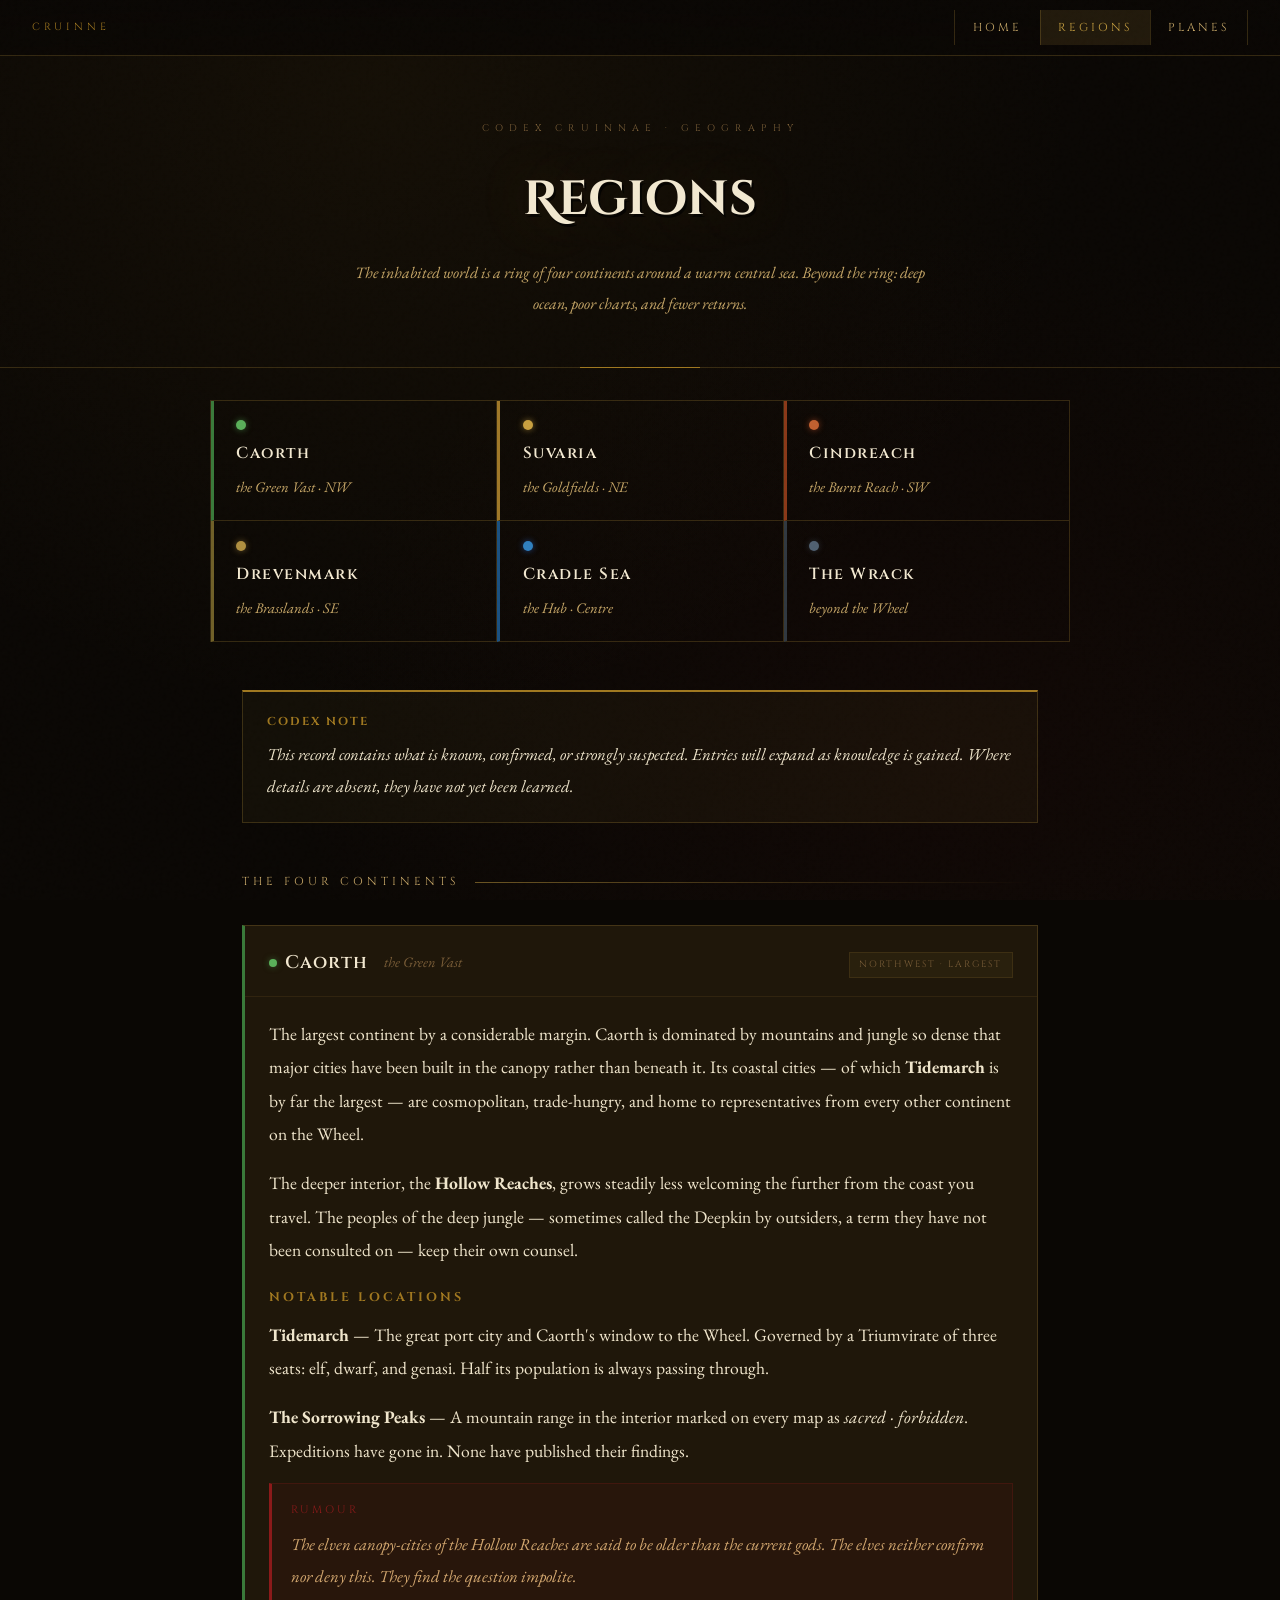
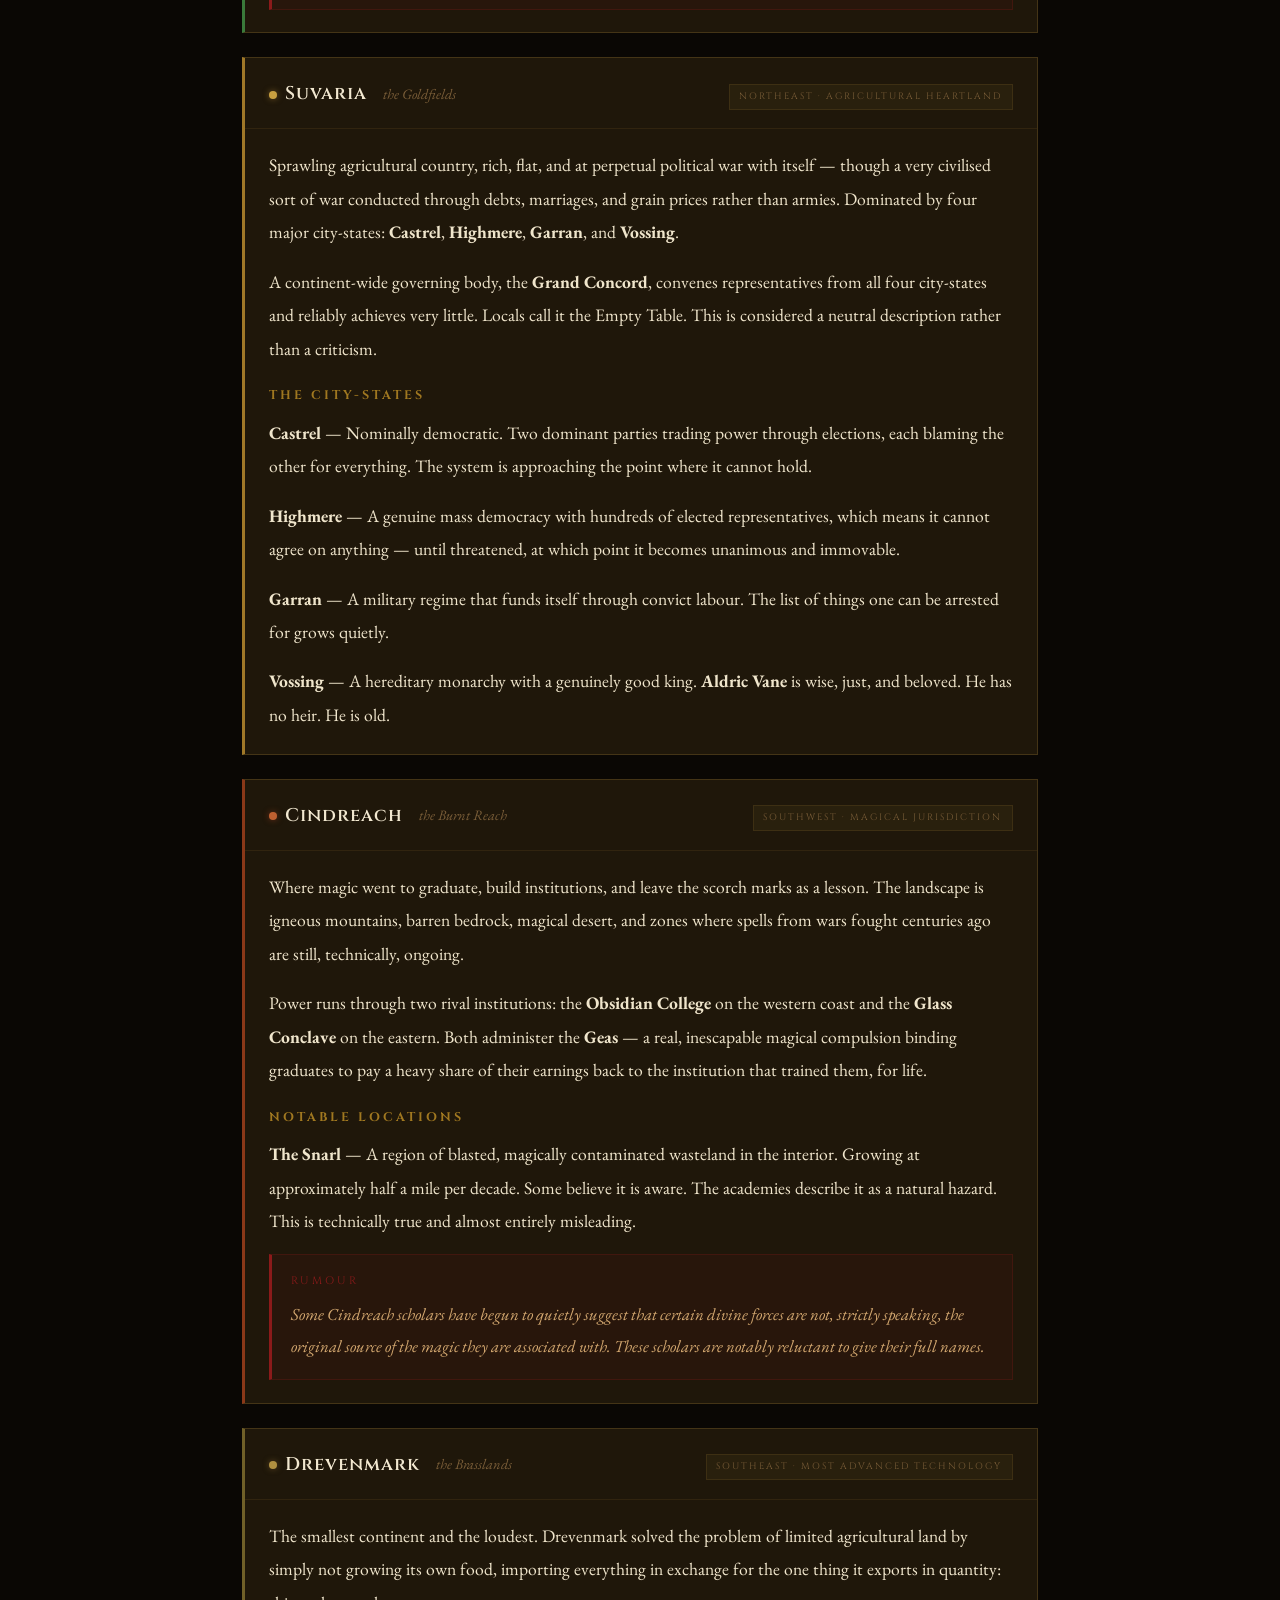
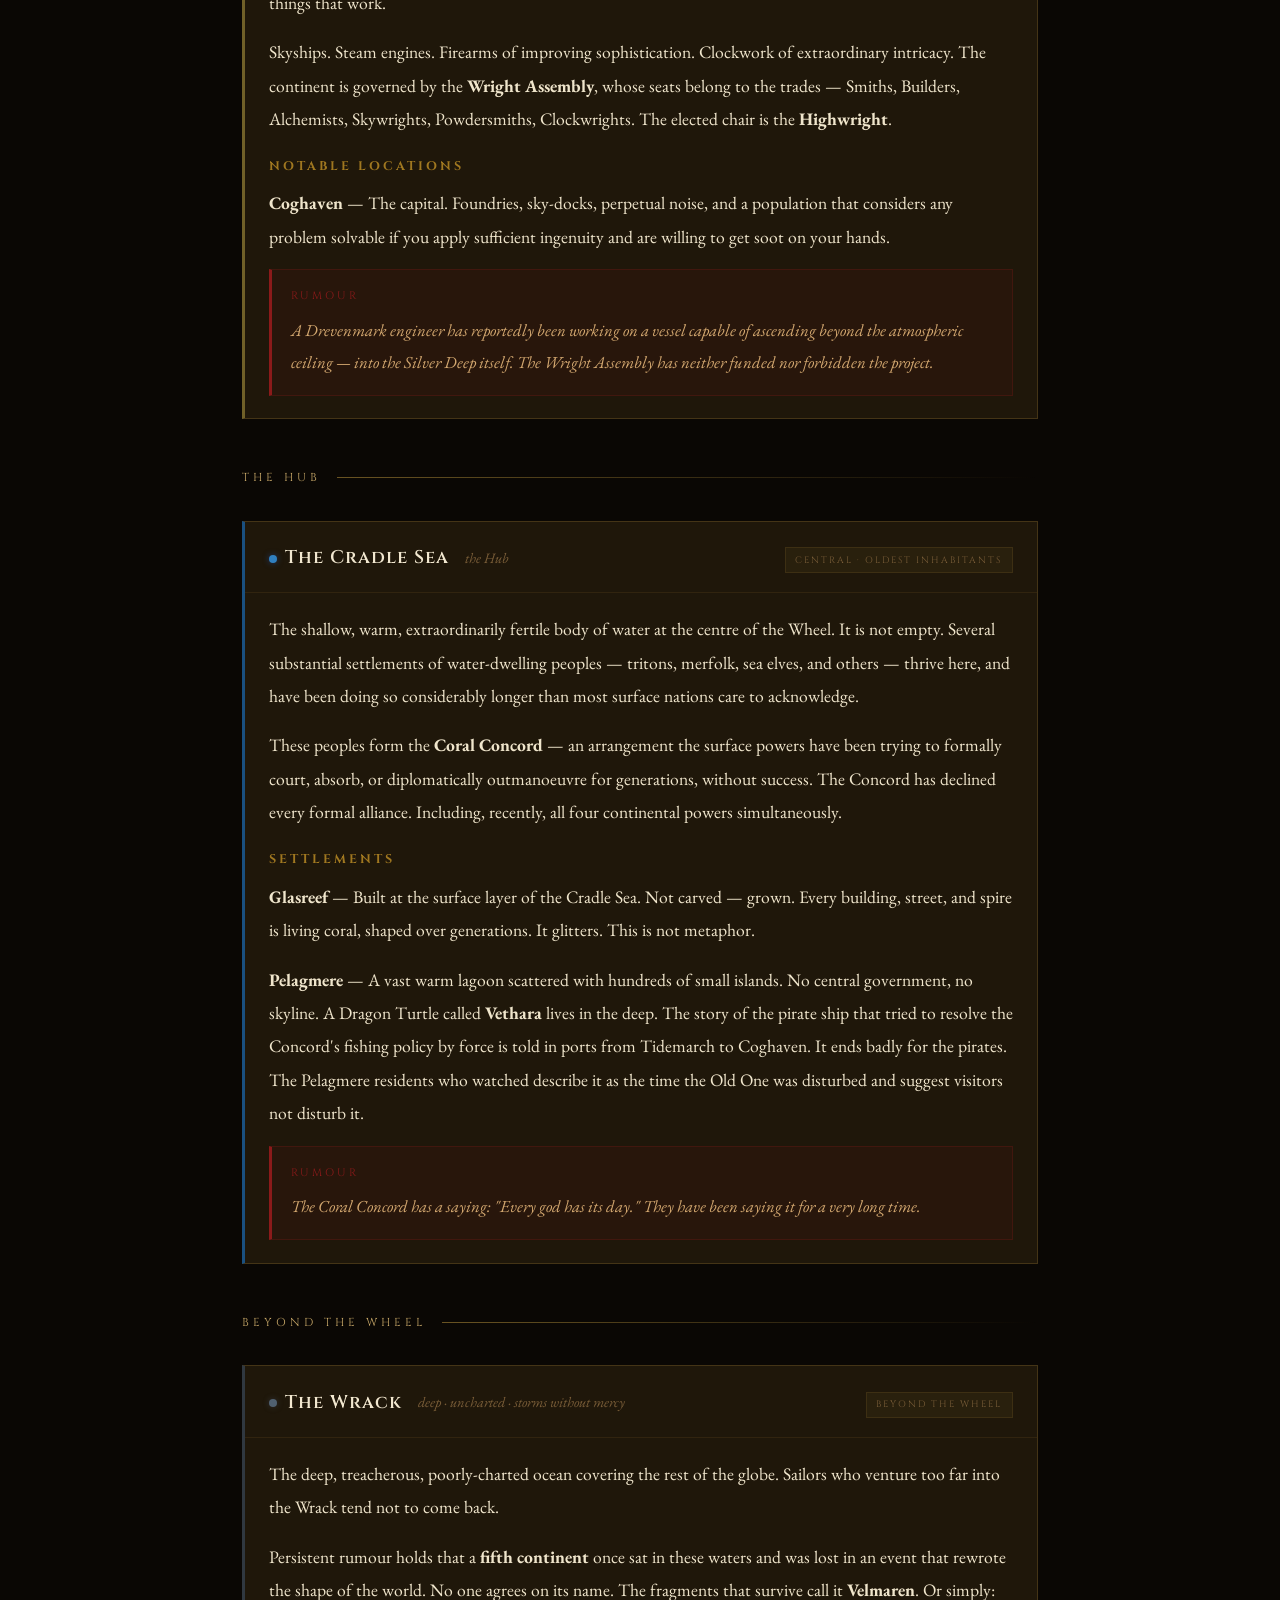
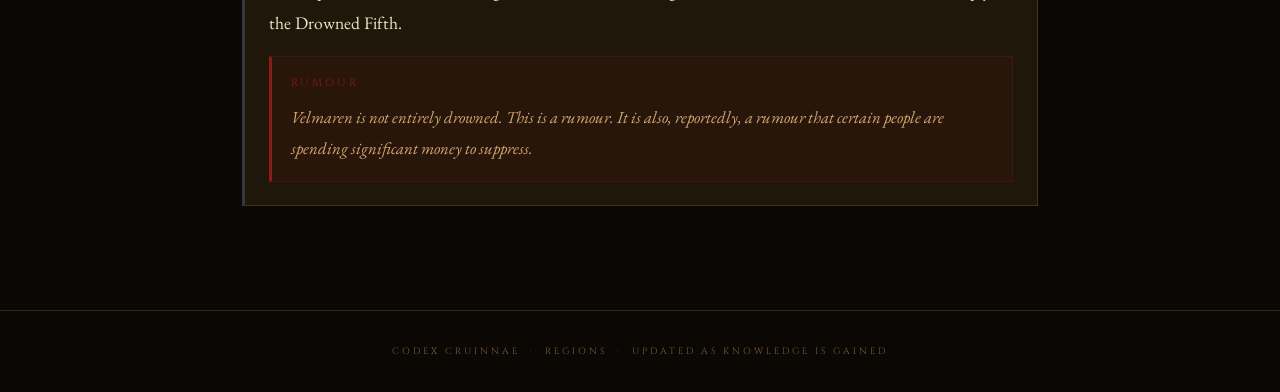
==== commit 527d74e5: "Increase text sizes across all pages for readability" ====
--- a/regions.html
+++ b/regions.html
@@ -42,7 +42,7 @@
     }
     .pip-name {
       font-family: var(--font-heading);
-      font-size: 0.85rem;
+      font-size: 1rem;
       font-weight: 600;
       letter-spacing: 1.5px;
       color: var(--parchment);
@@ -50,7 +50,7 @@
     .pip-sub {
       font-family: var(--font-body);
       font-style: italic;
-      font-size: 0.82rem;
+      font-size: 0.92rem;
       color: var(--text-secondary);
     }
 
--- a/style.css
+++ b/style.css
@@ -43,8 +43,8 @@
   background-attachment: fixed;
   color: var(--text-primary);
   font-family: var(--font-body);
-  font-size: 19px;
-  line-height: 1.85;
+  font-size: 20px;
+  line-height: 1.9;
   min-height: 100vh;
   cursor: default;
 }
@@ -98,7 +98,7 @@
 
 .nav-links a {
   font-family: var(--font-heading);
-  font-size: 0.62rem;
+  font-size: 0.72rem;
   letter-spacing: 3px;
   text-transform: uppercase;
   color: var(--text-secondary);
@@ -412,15 +412,15 @@
 .entry-body p {
   color: var(--text-primary);
   margin-bottom: 1rem;
-  font-size: 1.05rem;
-  line-height: 1.85;
+  font-size: 1.1rem;
+  line-height: 1.9;
   text-align: left;
 }
 .entry-body p:last-child { margin-bottom: 0; }
 
 .entry-body h4 {
   font-family: var(--font-heading);
-  font-size: 0.68rem;
+  font-size: 0.78rem;
   letter-spacing: 3px;
   color: var(--gold-dim);
   text-transform: uppercase;
@@ -434,7 +434,7 @@
   border-left: 3px solid var(--ember-dim);
   padding: 1rem 1.2rem;
   margin-top: 1rem;
-  font-size: 1rem;
+  font-size: 1.05rem;
   font-style: italic;
   color: #d4a870;
 }
@@ -444,7 +444,7 @@
   display: block;
   font-family: var(--font-heading);
   font-style: normal;
-  font-size: 0.58rem;
+  font-size: 0.68rem;
   letter-spacing: 3px;
   color: var(--ember-dim);
   text-transform: uppercase;
@@ -464,9 +464,9 @@
 
 .section-divider-label {
   font-family: var(--font-heading);
-  font-size: 0.62rem;
+  font-size: 0.72rem;
   letter-spacing: 4px;
-  color: var(--text-faint);
+  color: var(--text-secondary);
   text-transform: uppercase;
   white-space: nowrap;
 }
@@ -484,14 +484,14 @@
   border-top: 2px solid var(--gold-dim);
   padding: 1.2rem 1.5rem;
   margin-bottom: 2.5rem;
-  font-size: 1rem;
+  font-size: 1.05rem;
   color: var(--text-primary);
   font-style: italic;
 }
 .codex-note strong {
   font-family: var(--font-heading);
   font-style: normal;
-  font-size: 0.62rem;
+  font-size: 0.72rem;
   letter-spacing: 2px;
   color: var(--gold-dim);
   display: block;
@@ -539,4 +539,4 @@
   .content { padding: 2rem 1.2rem 4rem; }
   .entry-header { flex-direction: column; gap: 0.3rem; }
   .entry-tag { margin-left: 0; }
-}+}
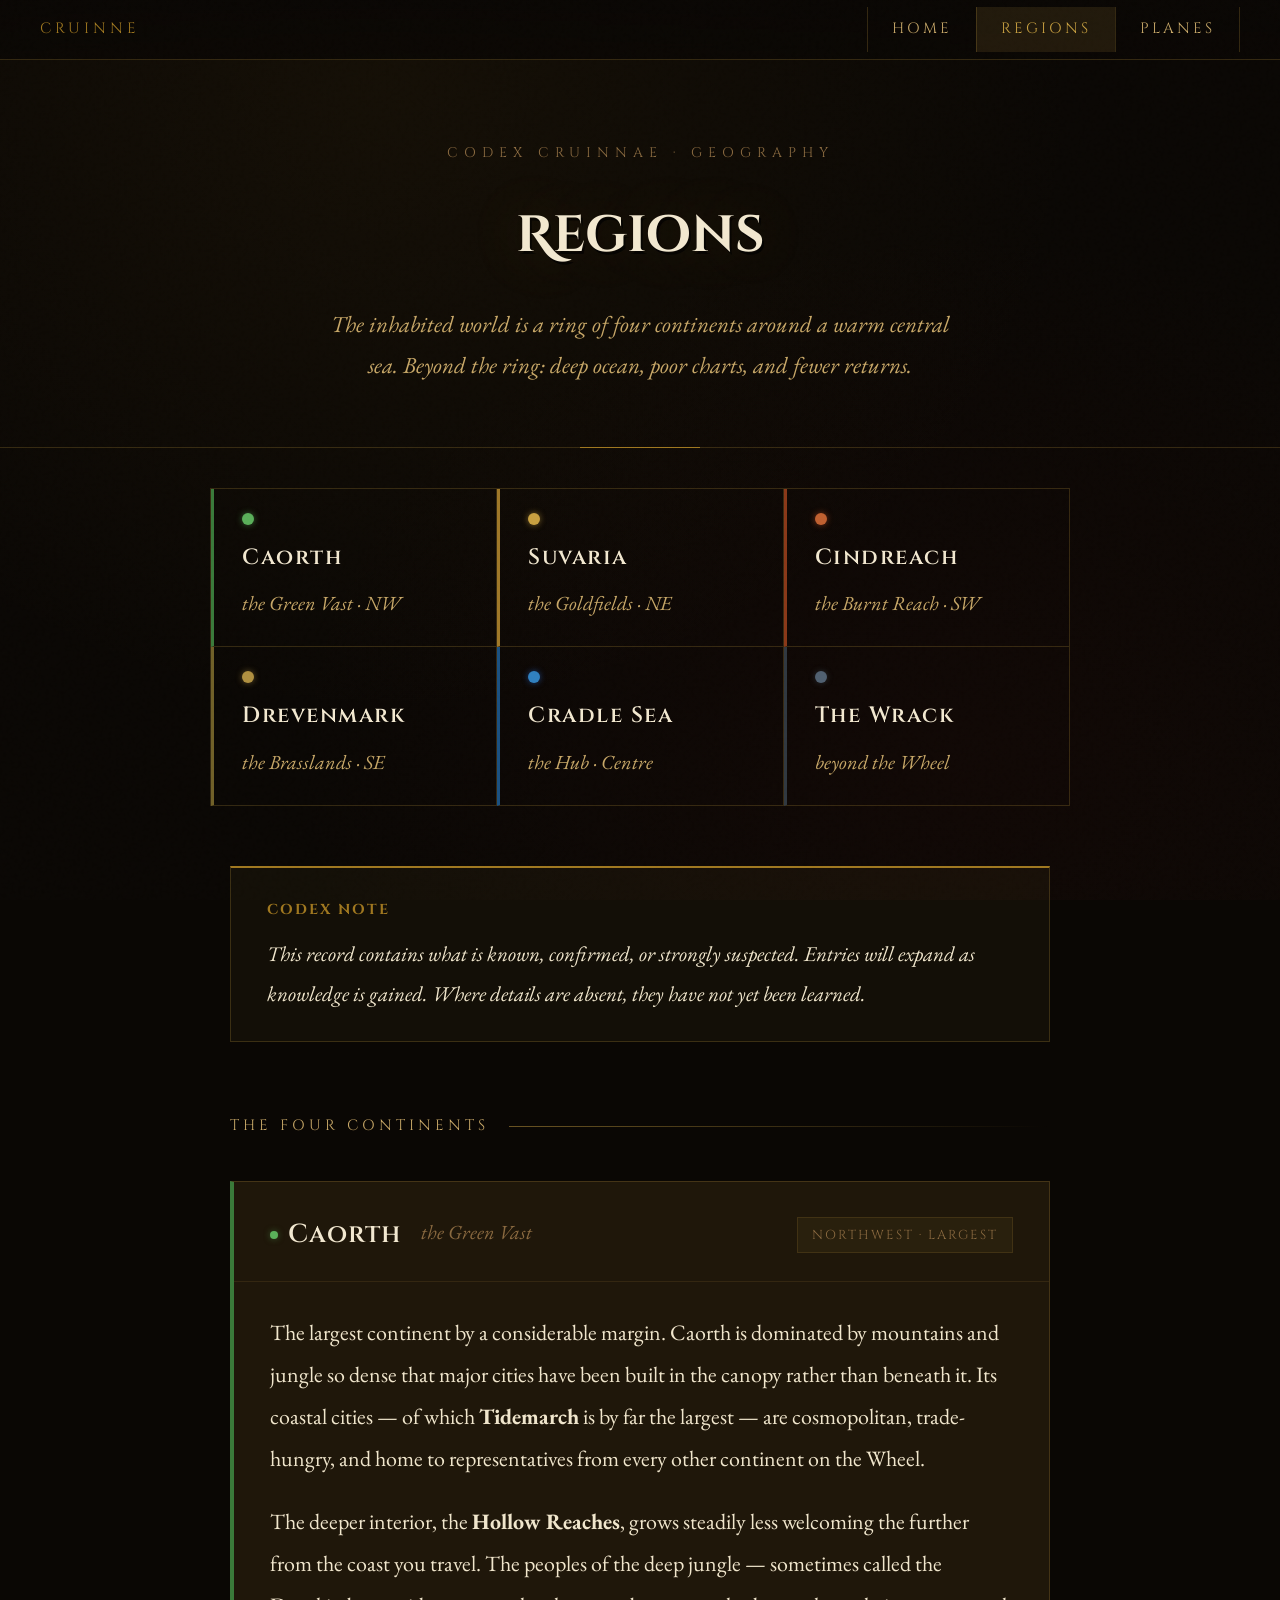
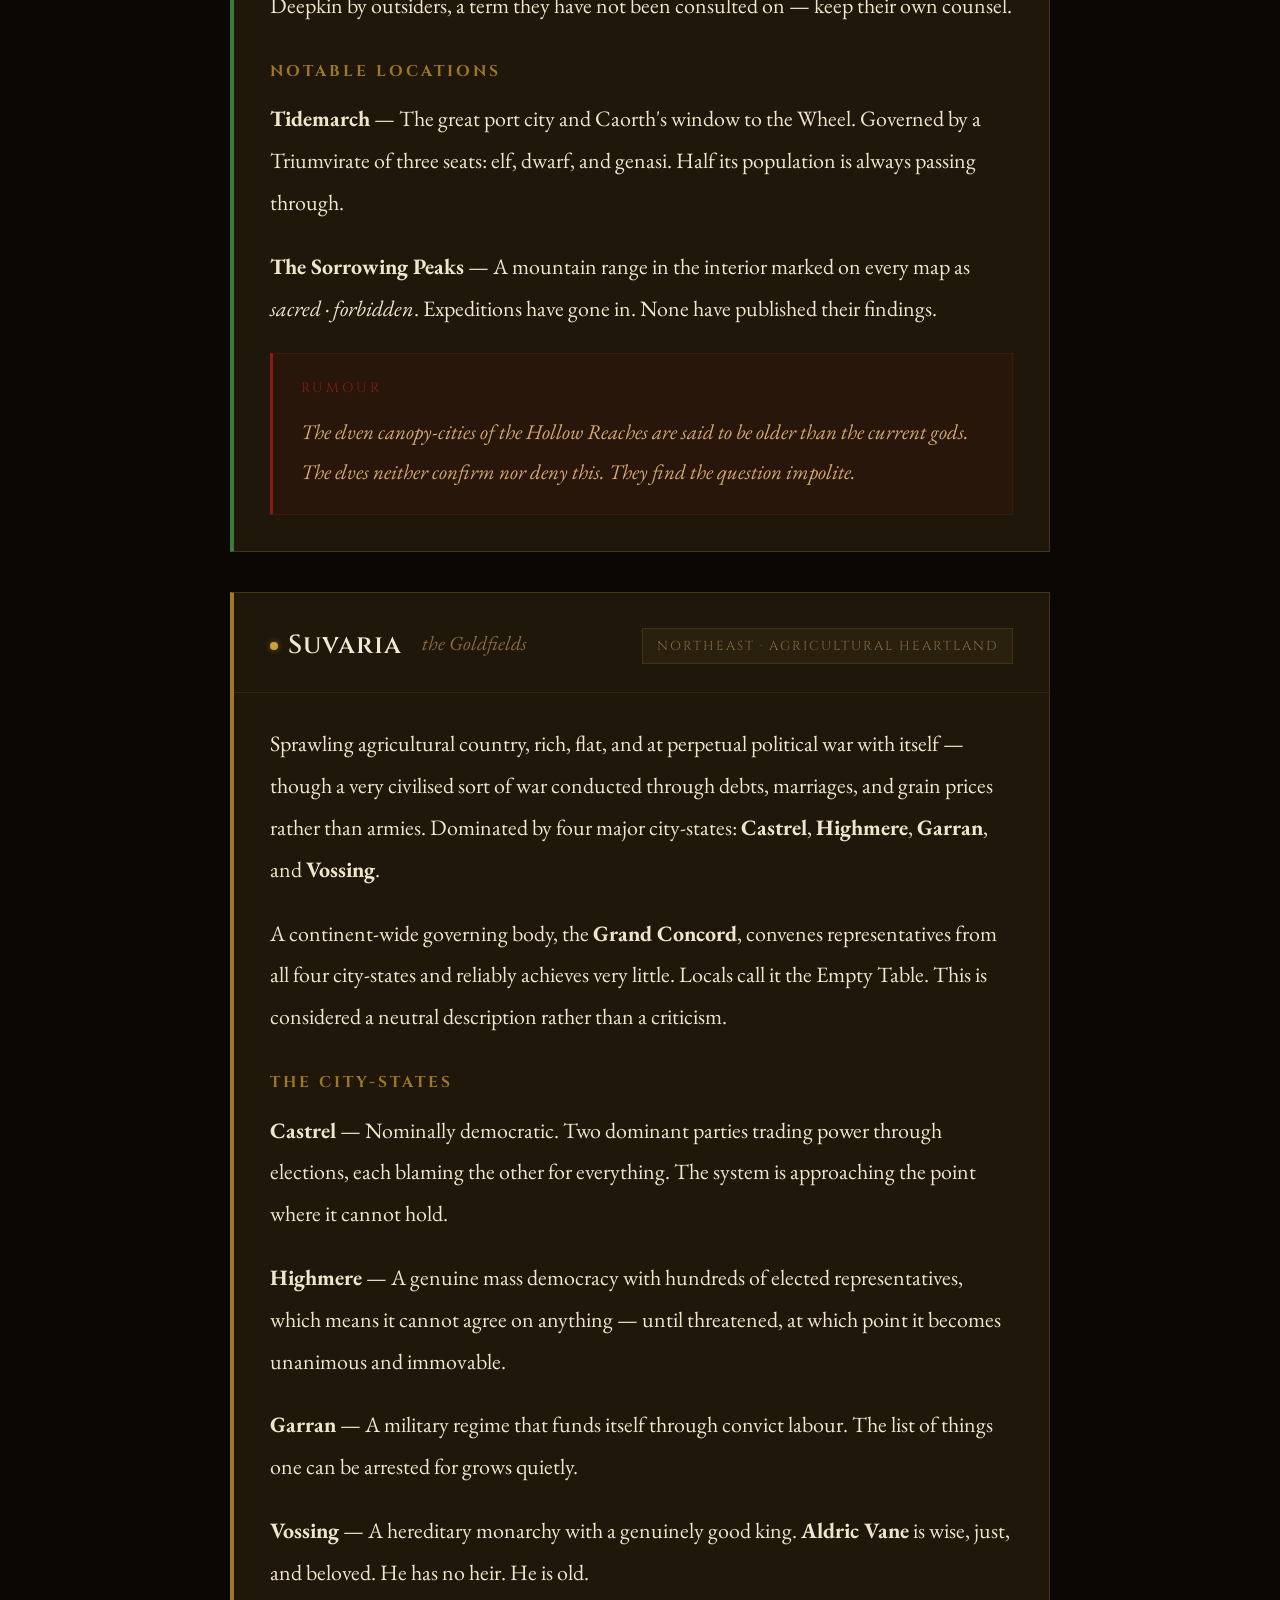
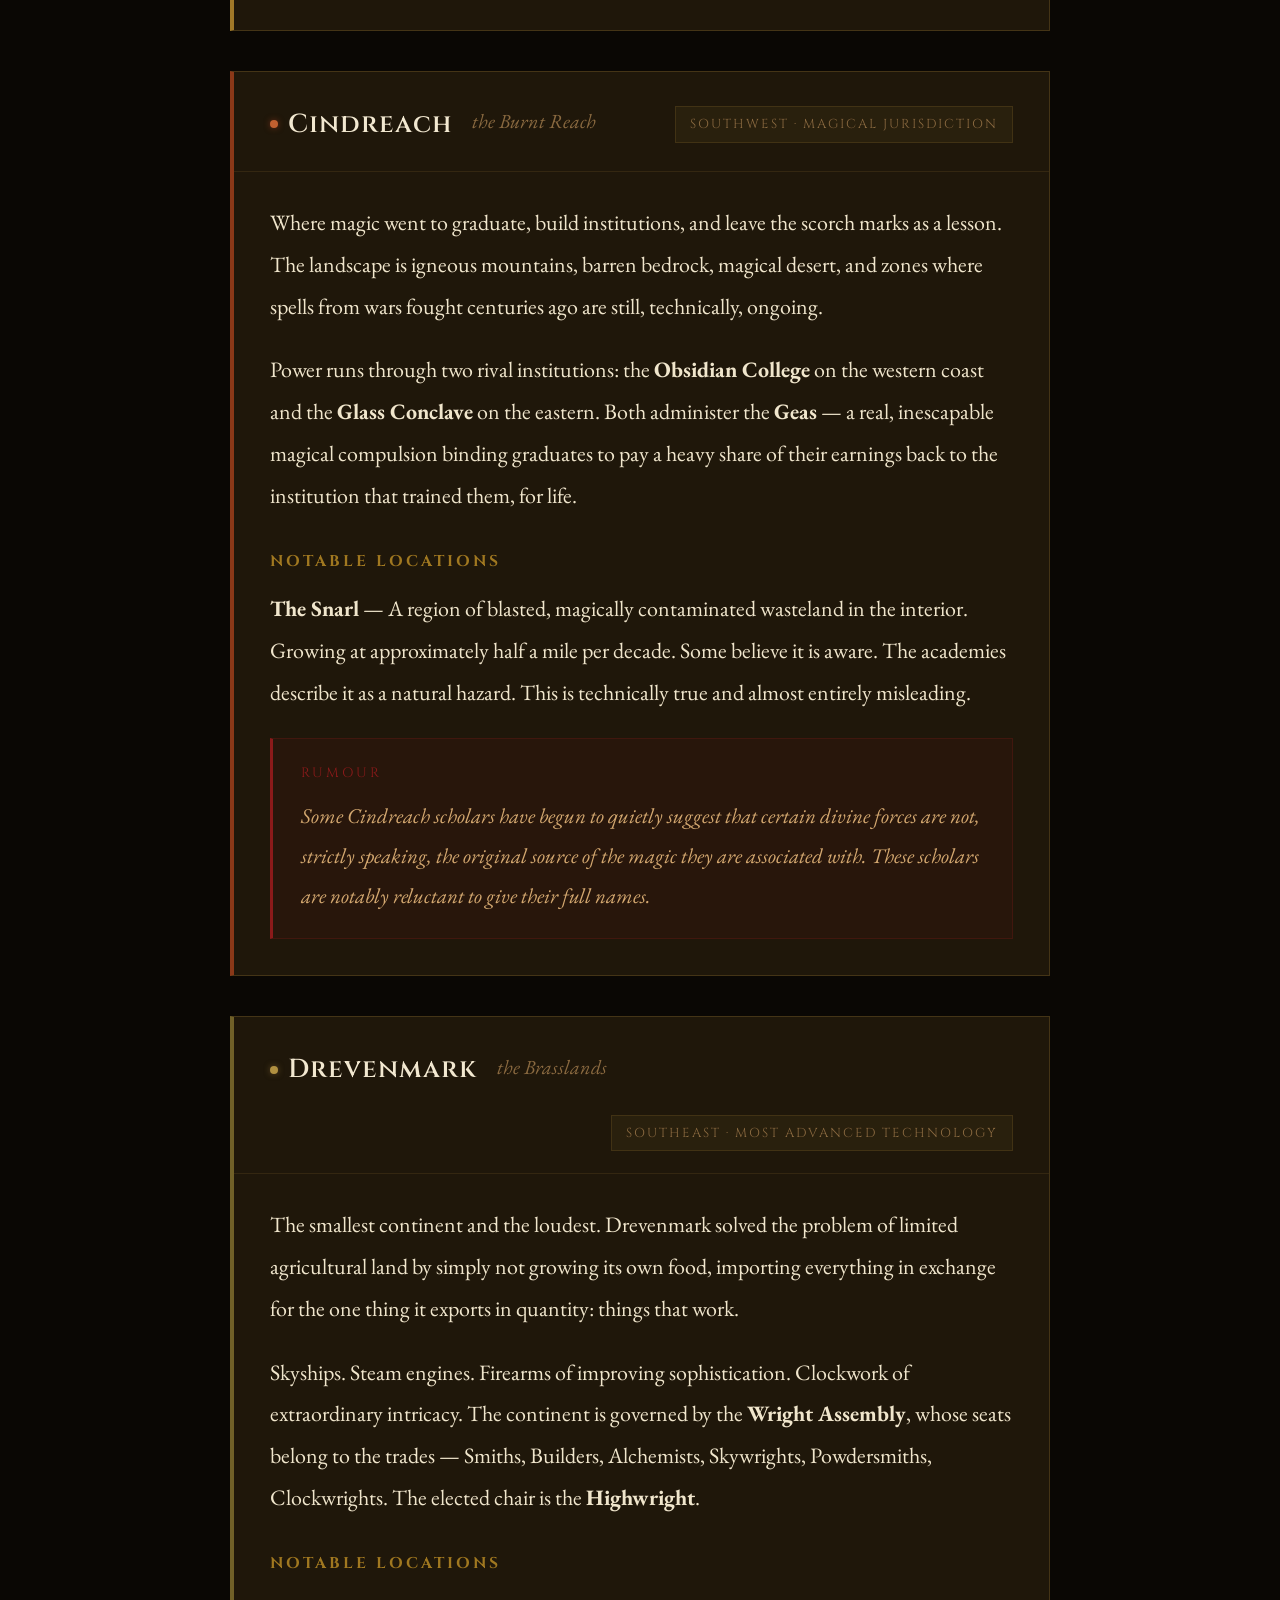
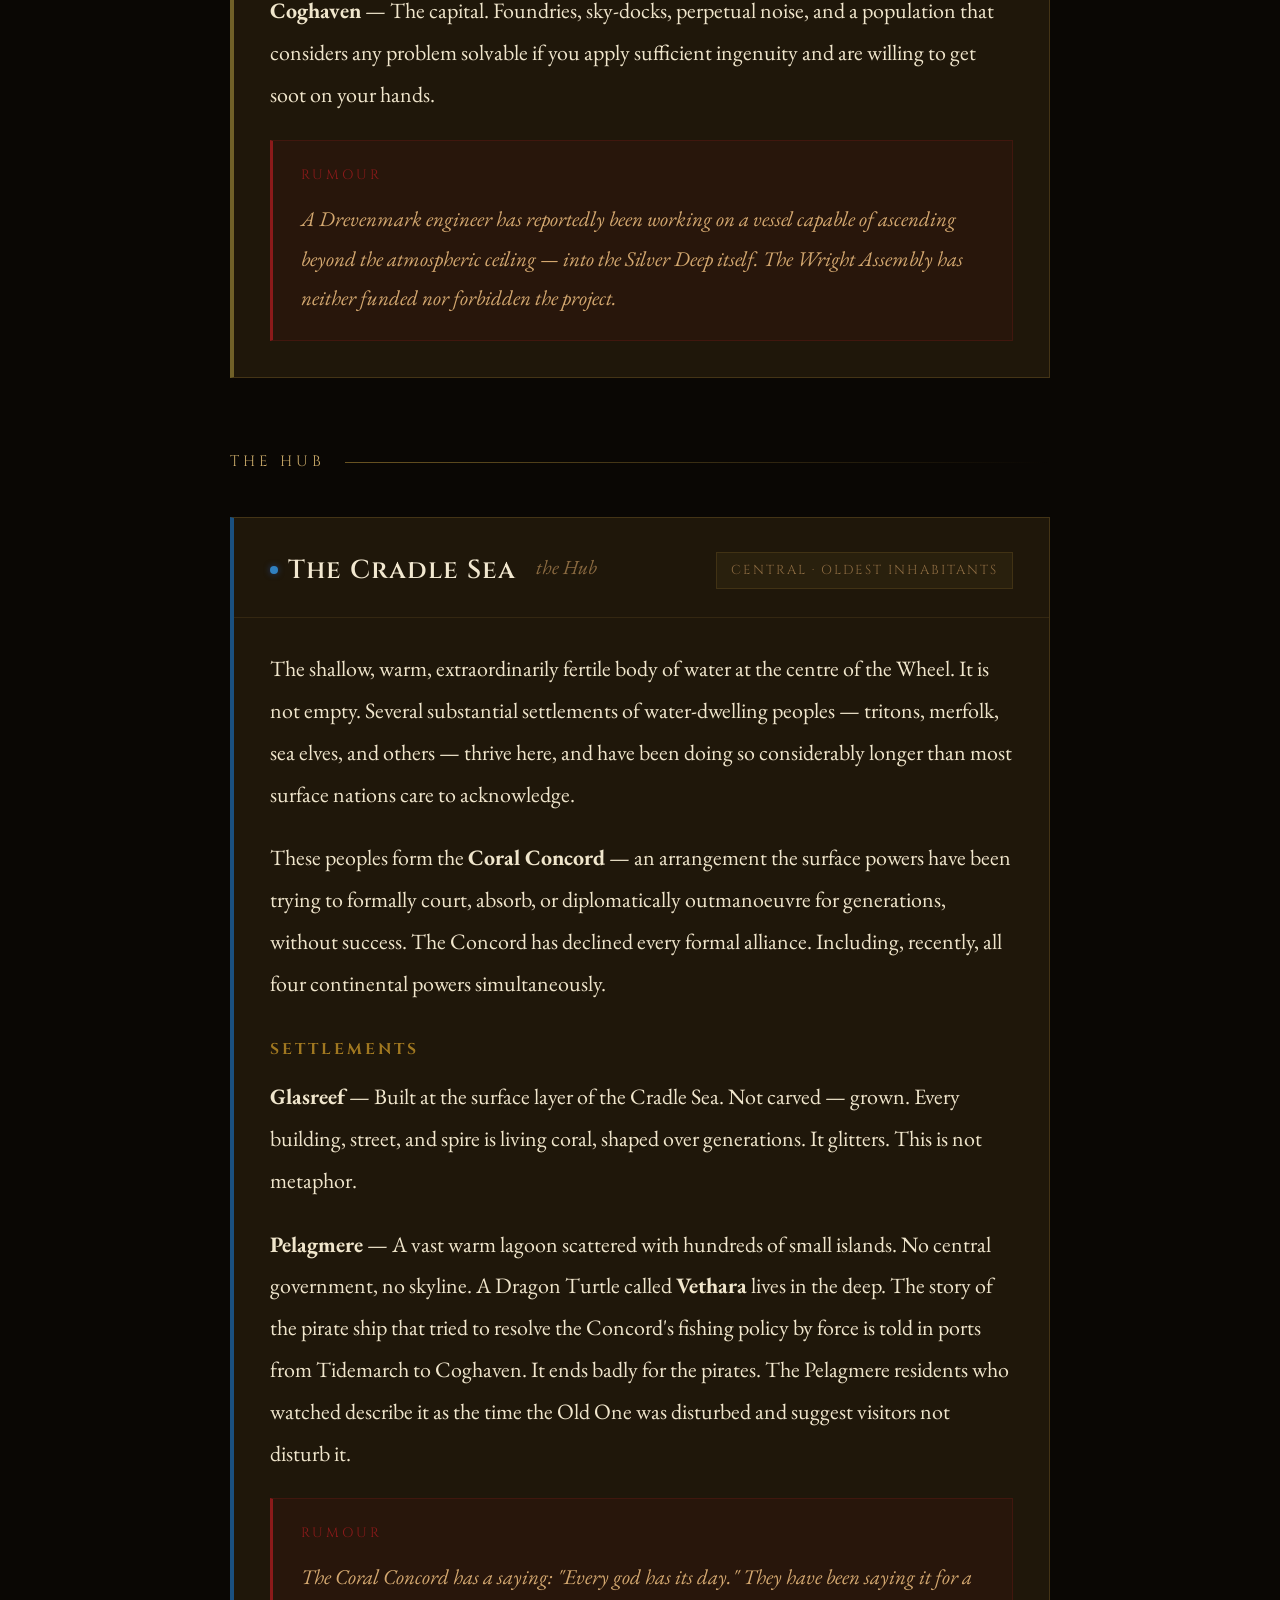
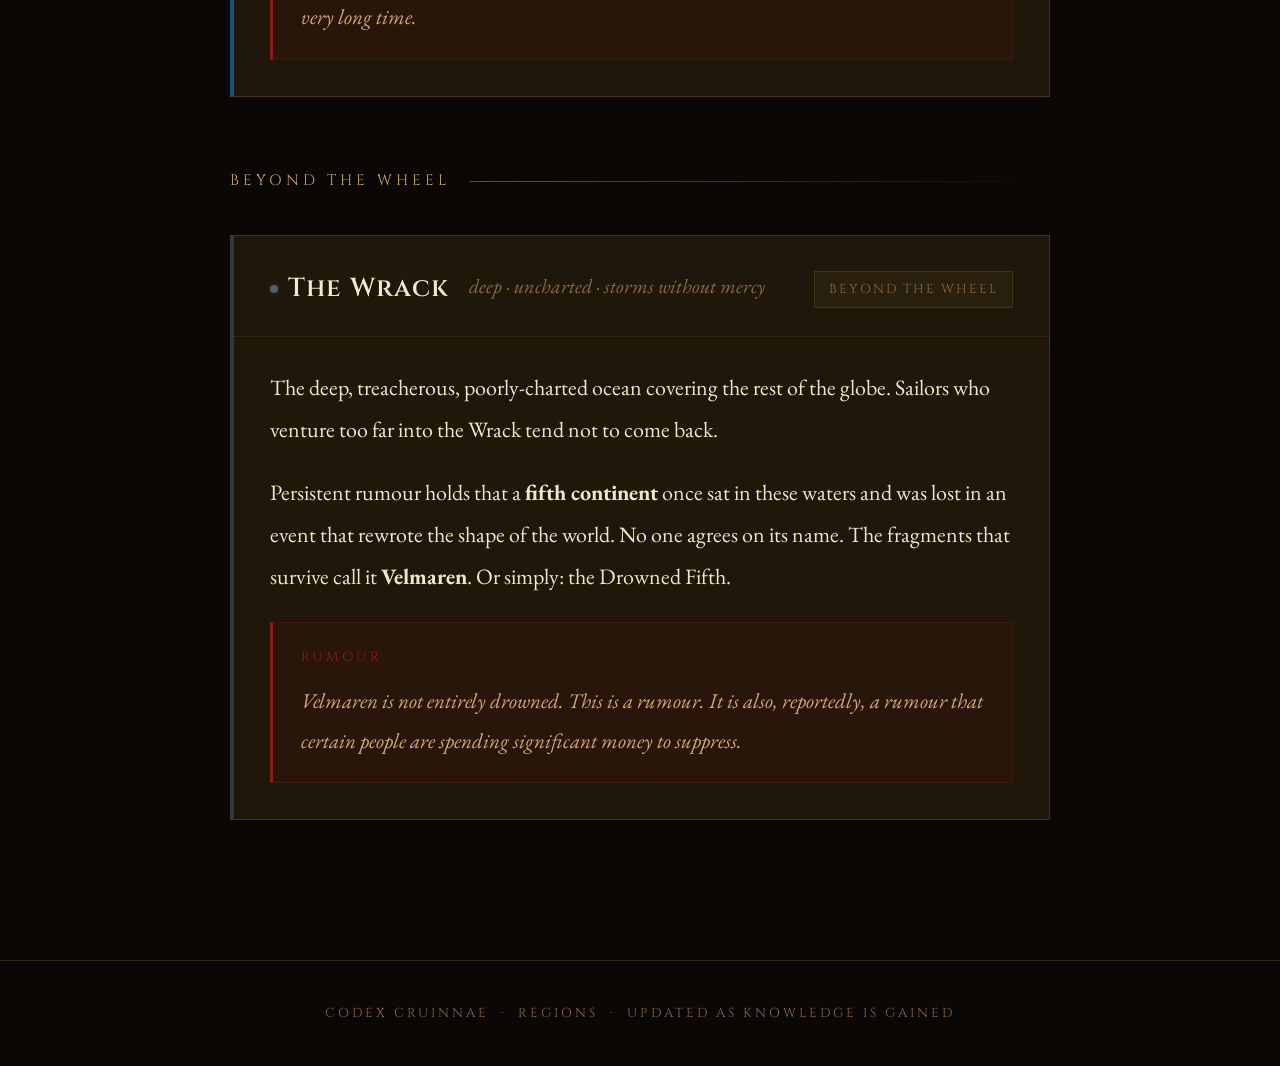
==== commit 8a1c3206: "Dramatically increase font sizes across all pages" ====
--- a/regions.html
+++ b/regions.html
@@ -35,14 +35,14 @@
     .region-pip:hover { background: rgba(200,160,64,0.04); }
 
     .pip-dot {
-      width: 10px; height: 10px;
+      width: 12px; height: 12px;
       border-radius: 50%;
       display: block;
-      margin-bottom: 0.2rem;
+      margin-bottom: 0.3rem;
     }
     .pip-name {
       font-family: var(--font-heading);
-      font-size: 1rem;
+      font-size: 1.1rem;
       font-weight: 600;
       letter-spacing: 1.5px;
       color: var(--parchment);
@@ -50,7 +50,7 @@
     .pip-sub {
       font-family: var(--font-body);
       font-style: italic;
-      font-size: 0.92rem;
+      font-size: 1rem;
       color: var(--text-secondary);
     }
 
--- a/style.css
+++ b/style.css
@@ -8,23 +8,19 @@
 *, *::before, *::after { margin: 0; padding: 0; box-sizing: border-box; }
 
 :root {
-  --ink:           #0a0704;
-  --ink-mid:       #110d06;
-  --ink-surface:   #1a1208;
-  --parchment:     #f2e8d0;
-  --parchment-dim: #d4c090;
-  --parchment-ghost: rgba(242,232,208,0.06);
-  --gold:          #c8a040;
-  --gold-dim:      #a07820;
-  --gold-ghost:    rgba(200,160,64,0.12);
-  --ember:         #c04040;
-  --ember-dim:     #8b1a1a;
-  --text-primary:  #f0e6cc;
-  --text-secondary:#c8a868;
-  --text-faint:    #7a5e38;
-  --border:        rgba(200,160,64,0.22);
-  --border-strong: rgba(200,160,64,0.5);
-  --scan-line:     rgba(0,0,0,0.06);
+  --ink:             #0a0704;
+  --ink-surface:     #1a1208;
+  --parchment:       #f2e8d0;
+  --gold:            #c8a040;
+  --gold-dim:        #a07820;
+  --gold-ghost:      rgba(200,160,64,0.12);
+  --ember:           #c04040;
+  --ember-dim:       #8b1a1a;
+  --text-primary:    #f0e6cc;
+  --text-secondary:  #c8a868;
+  --text-faint:      #8a6a40;
+  --border:          rgba(200,160,64,0.22);
+  --border-strong:   rgba(200,160,64,0.5);
 
   --font-display:  'Cinzel Decorative', serif;
   --font-heading:  'Cinzel', serif;
@@ -33,7 +29,10 @@
   --ease-out: cubic-bezier(0.16, 1, 0.3, 1);
 }
 
-html { scroll-behavior: smooth; }
+html {
+  font-size: 20px; /* 1rem = 20px. All rem values scale from here. */
+  scroll-behavior: smooth;
+}
 
 body {
   background-color: var(--ink);
@@ -43,10 +42,9 @@
   background-attachment: fixed;
   color: var(--text-primary);
   font-family: var(--font-body);
-  font-size: 20px;
+  font-size: 1.1rem;   /* 22px */
   line-height: 1.9;
   min-height: 100vh;
-  cursor: default;
 }
 
 /* Grain overlay */
@@ -63,16 +61,14 @@
 /* ── NAVIGATION ── */
 nav {
   position: fixed;
-  top: 0;
-  left: 0;
-  right: 0;
+  top: 0; left: 0; right: 0;
   z-index: 100;
   background: linear-gradient(to bottom, rgba(10,7,4,0.97), rgba(10,7,4,0.85));
   border-bottom: 1px solid var(--border);
   backdrop-filter: blur(8px);
   -webkit-backdrop-filter: blur(8px);
   padding: 0 2rem;
-  height: 56px;
+  height: 60px;
   display: flex;
   align-items: center;
   justify-content: space-between;
@@ -80,7 +76,7 @@
 
 .nav-brand {
   font-family: var(--font-heading);
-  font-size: 0.65rem;
+  font-size: 0.75rem;   /* 15px */
   letter-spacing: 4px;
   color: var(--gold-dim);
   text-transform: uppercase;
@@ -98,12 +94,12 @@
 
 .nav-links a {
   font-family: var(--font-heading);
-  font-size: 0.72rem;
+  font-size: 0.75rem;   /* 15px */
   letter-spacing: 3px;
   text-transform: uppercase;
   color: var(--text-secondary);
   text-decoration: none;
-  padding: 0.4rem 1.1rem;
+  padding: 0.4rem 1.2rem;
   border-left: 1px solid var(--border);
   transition: color 0.2s, background 0.2s;
   display: block;
@@ -117,7 +113,7 @@
 
 /* ── PAGE WRAPPER ── */
 .page {
-  padding-top: 56px;
+  padding-top: 60px;
   min-height: 100vh;
 }
 
@@ -127,7 +123,7 @@
   flex-direction: column;
   align-items: center;
   justify-content: center;
-  min-height: calc(100vh - 56px);
+  min-height: calc(100vh - 60px);
   padding: 4rem 2rem;
   text-align: center;
   position: relative;
@@ -144,15 +140,12 @@
   pointer-events: none;
 }
 
-/* Decorative circle behind title */
 .hero-ring {
   position: absolute;
-  width: 600px;
-  height: 600px;
+  width: 600px; height: 600px;
   border-radius: 50%;
   border: 1px solid rgba(200,160,64,0.06);
-  top: 50%;
-  left: 50%;
+  top: 50%; left: 50%;
   transform: translate(-50%, -50%);
   pointer-events: none;
 }
@@ -166,7 +159,7 @@
 
 .hero-eyebrow {
   font-family: var(--font-heading);
-  font-size: 0.65rem;
+  font-size: 0.7rem;     /* 14px */
   letter-spacing: 6px;
   color: var(--text-faint);
   text-transform: uppercase;
@@ -193,7 +186,7 @@
 .hero-subtitle {
   font-family: var(--font-body);
   font-style: italic;
-  font-size: clamp(1rem, 2.5vw, 1.4rem);
+  font-size: clamp(1.1rem, 2.5vw, 1.5rem);
   color: var(--text-secondary);
   margin-bottom: 3.5rem;
   opacity: 0;
@@ -201,15 +194,14 @@
 }
 
 .hero-rule {
-  width: 200px;
-  height: 1px;
+  width: 200px; height: 1px;
   background: linear-gradient(to right, transparent, var(--gold-dim), transparent);
   margin: 0 auto 3.5rem;
   opacity: 0;
   animation: revealFade 0.8s ease 0.9s forwards;
 }
 
-/* ── LORE CARDS (landing navigation) ── */
+/* ── LORE CARDS ── */
 .lore-cards {
   display: flex;
   gap: 1.5rem;
@@ -222,8 +214,8 @@
 .lore-card {
   display: block;
   text-decoration: none;
-  width: 240px;
-  padding: 2rem 1.5rem 1.8rem;
+  width: 260px;
+  padding: 2rem 1.8rem 2.2rem;
   background: rgba(26,18,8,0.8);
   border: 1px solid var(--border);
   border-top: 2px solid var(--gold-dim);
@@ -231,7 +223,6 @@
   overflow: hidden;
   transition: border-color 0.3s, transform 0.3s var(--ease-out), box-shadow 0.3s;
 }
-
 .lore-card::before {
   content: '';
   position: absolute;
@@ -240,17 +231,16 @@
   opacity: 0;
   transition: opacity 0.3s;
 }
-
 .lore-card:hover {
   border-color: var(--gold);
   border-top-color: var(--gold);
   transform: translateY(-4px);
-  box-shadow: 0 8px 40px rgba(200,160,64,0.12), 0 0 0 1px rgba(200,160,64,0.1);
+  box-shadow: 0 8px 40px rgba(200,160,64,0.12);
 }
 .lore-card:hover::before { opacity: 1; }
 
 .lore-card-glyph {
-  font-size: 1.8rem;
+  font-size: 2rem;
   color: var(--gold-dim);
   margin-bottom: 1rem;
   display: block;
@@ -260,36 +250,32 @@
 
 .lore-card-title {
   font-family: var(--font-heading);
-  font-size: 0.8rem;
+  font-size: 0.85rem;    /* 17px */
   letter-spacing: 3px;
   text-transform: uppercase;
   color: var(--parchment);
-  margin-bottom: 0.5rem;
+  margin-bottom: 0.6rem;
   display: block;
 }
 
 .lore-card-desc {
   font-family: var(--font-body);
-  font-size: 0.88rem;
+  font-size: 1rem;       /* 20px */
   color: var(--text-secondary);
-  line-height: 1.5;
+  line-height: 1.6;
 }
 
 .lore-card-arrow {
   position: absolute;
-  bottom: 1rem;
-  right: 1.2rem;
-  font-family: var(--font-heading);
-  font-size: 0.6rem;
+  bottom: 1rem; right: 1.2rem;
+  font-family: var(--font-heading);
+  font-size: 0.65rem;
   letter-spacing: 2px;
   color: var(--text-faint);
   text-transform: uppercase;
   transition: color 0.3s, right 0.3s;
 }
-.lore-card:hover .lore-card-arrow {
-  color: var(--gold-dim);
-  right: 0.9rem;
-}
+.lore-card:hover .lore-card-arrow { color: var(--gold-dim); right: 0.9rem; }
 
 /* ── INNER PAGE HERO ── */
 .page-hero {
@@ -298,21 +284,18 @@
   position: relative;
   border-bottom: 1px solid var(--border);
 }
-
 .page-hero::after {
   content: '';
   position: absolute;
-  bottom: -1px;
-  left: 50%;
+  bottom: -1px; left: 50%;
   transform: translateX(-50%);
-  width: 120px;
-  height: 1px;
+  width: 120px; height: 1px;
   background: var(--gold-dim);
 }
 
 .page-label {
   font-family: var(--font-heading);
-  font-size: 0.6rem;
+  font-size: 0.7rem;     /* 14px */
   letter-spacing: 6px;
   color: var(--text-faint);
   text-transform: uppercase;
@@ -323,10 +306,10 @@
 
 .page-title {
   font-family: var(--font-display);
-  font-size: clamp(1.8rem, 4vw, 3rem);
+  font-size: clamp(2rem, 4vw, 3.2rem);
   color: var(--parchment);
   text-shadow: 0 0 60px rgba(200,160,64,0.2), 2px 3px 0 rgba(0,0,0,0.8);
-  margin-bottom: 0.8rem;
+  margin-bottom: 1rem;
   opacity: 0;
   animation: revealUp 0.7s var(--ease-out) 0.25s forwards;
 }
@@ -334,16 +317,17 @@
 .page-intro {
   font-style: italic;
   color: var(--text-secondary);
-  max-width: 600px;
+  max-width: 640px;
   margin: 0 auto;
-  font-size: 1rem;
+  font-size: 1.15rem;    /* 23px */
+  line-height: 1.8;
   opacity: 0;
   animation: revealUp 0.6s var(--ease-out) 0.4s forwards;
 }
 
 /* ── CONTENT AREA ── */
 .content {
-  max-width: 860px;
+  max-width: 900px;
   margin: 0 auto;
   padding: 3rem 2rem 5rem;
 }
@@ -351,8 +335,8 @@
 /* ── ENTRY BLOCKS ── */
 .entry {
   border: 1px solid var(--border);
-  border-left: 3px solid var(--gold-dim);
-  margin-bottom: 1.5rem;
+  border-left: 4px solid var(--gold-dim);
+  margin-bottom: 2rem;
   background: rgba(36,26,12,0.85);
   opacity: 0;
   transform: translateY(12px);
@@ -365,12 +349,12 @@
 }
 .entry:hover {
   border-left-color: var(--gold);
-  box-shadow: -2px 0 20px rgba(200,160,64,0.08), inset 0 0 40px rgba(200,160,64,0.02);
+  box-shadow: -2px 0 20px rgba(200,160,64,0.08);
 }
 
 .entry-header {
-  padding: 1.2rem 1.5rem 1rem;
-  border-bottom: 1px solid rgba(200,160,64,0.1);
+  padding: 1.4rem 1.8rem 1.1rem;
+  border-bottom: 1px solid rgba(200,160,64,0.12);
   display: flex;
   align-items: baseline;
   gap: 1rem;
@@ -379,7 +363,7 @@
 
 .entry-name {
   font-family: var(--font-heading);
-  font-size: 1.15rem;
+  font-size: 1.3rem;     /* 26px */
   font-weight: 600;
   color: var(--parchment);
   flex-shrink: 0;
@@ -389,30 +373,30 @@
 .entry-epithet {
   font-style: italic;
   color: var(--text-faint);
-  font-size: 0.9rem;
+  font-size: 1rem;       /* 20px */
 }
 
 .entry-tag {
   margin-left: auto;
   font-family: var(--font-heading);
-  font-size: 0.58rem;
+  font-size: 0.65rem;    /* 13px */
   letter-spacing: 2px;
   color: var(--text-faint);
   text-transform: uppercase;
   background: rgba(200,160,64,0.06);
-  border: 1px solid rgba(200,160,64,0.12);
-  padding: 0.2rem 0.6rem;
+  border: 1px solid rgba(200,160,64,0.15);
+  padding: 0.25rem 0.7rem;
   white-space: nowrap;
 }
 
 .entry-body {
-  padding: 1.2rem 1.5rem 1.4rem;
+  padding: 1.5rem 1.8rem 1.8rem;
 }
 
 .entry-body p {
   color: var(--text-primary);
-  margin-bottom: 1rem;
-  font-size: 1.1rem;
+  margin-bottom: 1.1rem;
+  font-size: 1.1rem;     /* 22px */
   line-height: 1.9;
   text-align: left;
 }
@@ -420,11 +404,11 @@
 
 .entry-body h4 {
   font-family: var(--font-heading);
-  font-size: 0.78rem;
+  font-size: 0.78rem;    /* 15.6px */
   letter-spacing: 3px;
   color: var(--gold-dim);
   text-transform: uppercase;
-  margin: 1.2rem 0 0.5rem;
+  margin: 1.5rem 0 0.6rem;
 }
 
 /* ── RUMOUR BOX ── */
@@ -432,19 +416,18 @@
   background: rgba(139,26,26,0.08);
   border: 1px solid rgba(139,26,26,0.25);
   border-left: 3px solid var(--ember-dim);
-  padding: 1rem 1.2rem;
-  margin-top: 1rem;
-  font-size: 1.05rem;
+  padding: 1.1rem 1.4rem;
+  margin-top: 1.2rem;
+  font-size: 1.05rem;    /* 21px */
   font-style: italic;
   color: #d4a870;
 }
-
 .rumour-box::before {
   content: 'Rumour';
   display: block;
   font-family: var(--font-heading);
   font-style: normal;
-  font-size: 0.68rem;
+  font-size: 0.68rem;    /* 13.6px */
   letter-spacing: 3px;
   color: var(--ember-dim);
   text-transform: uppercase;
@@ -456,7 +439,7 @@
   display: flex;
   align-items: center;
   gap: 1rem;
-  margin: 3rem 0 2rem;
+  margin: 3.5rem 0 2rem;
   opacity: 0;
   animation: revealFade 0.8s ease forwards;
 }
@@ -464,7 +447,7 @@
 
 .section-divider-label {
   font-family: var(--font-heading);
-  font-size: 0.72rem;
+  font-size: 0.75rem;    /* 15px */
   letter-spacing: 4px;
   color: var(--text-secondary);
   text-transform: uppercase;
@@ -472,8 +455,7 @@
 }
 
 .section-divider-line {
-  flex: 1;
-  height: 1px;
+  flex: 1; height: 1px;
   background: linear-gradient(to right, var(--border-strong), transparent);
 }
 
@@ -482,20 +464,20 @@
   background: rgba(200,160,64,0.05);
   border: 1px solid var(--border);
   border-top: 2px solid var(--gold-dim);
-  padding: 1.2rem 1.5rem;
+  padding: 1.4rem 1.8rem;
   margin-bottom: 2.5rem;
-  font-size: 1.05rem;
+  font-size: 1.05rem;    /* 21px */
   color: var(--text-primary);
   font-style: italic;
 }
 .codex-note strong {
   font-family: var(--font-heading);
   font-style: normal;
-  font-size: 0.72rem;
+  font-size: 0.72rem;    /* 14.4px */
   letter-spacing: 2px;
   color: var(--gold-dim);
   display: block;
-  margin-bottom: 0.4rem;
+  margin-bottom: 0.5rem;
   text-transform: uppercase;
 }
 
@@ -505,7 +487,7 @@
   padding: 2rem;
   text-align: center;
   font-family: var(--font-heading);
-  font-size: 0.58rem;
+  font-size: 0.65rem;    /* 13px */
   letter-spacing: 3px;
   color: var(--text-faint);
   text-transform: uppercase;
@@ -516,27 +498,23 @@
   from { opacity: 0; transform: translateY(16px); }
   to   { opacity: 1; transform: translateY(0); }
 }
-
 @keyframes revealFade {
   from { opacity: 0; }
   to   { opacity: 1; }
 }
 
 /* ── UTILITIES ── */
-.ornament {
-  color: var(--gold-dim);
-  font-size: 0.8rem;
-  letter-spacing: 6px;
-}
+.ornament { color: var(--gold-dim); font-size: 0.8rem; letter-spacing: 6px; }
 
 /* ── RESPONSIVE ── */
 @media (max-width: 600px) {
   nav { padding: 0 1rem; }
   .nav-brand { display: none; }
-  .nav-links a { padding: 0.4rem 0.7rem; letter-spacing: 2px; font-size: 0.58rem; }
+  .nav-links a { padding: 0.4rem 0.8rem; letter-spacing: 2px; font-size: 0.68rem; }
   .hero { padding: 3rem 1.2rem; }
-  .lore-card { width: 100%; max-width: 320px; }
+  .lore-card { width: 100%; max-width: 340px; }
   .content { padding: 2rem 1.2rem 4rem; }
   .entry-header { flex-direction: column; gap: 0.3rem; }
   .entry-tag { margin-left: 0; }
-}
+  .entry-body p { font-size: 1rem; }
+}
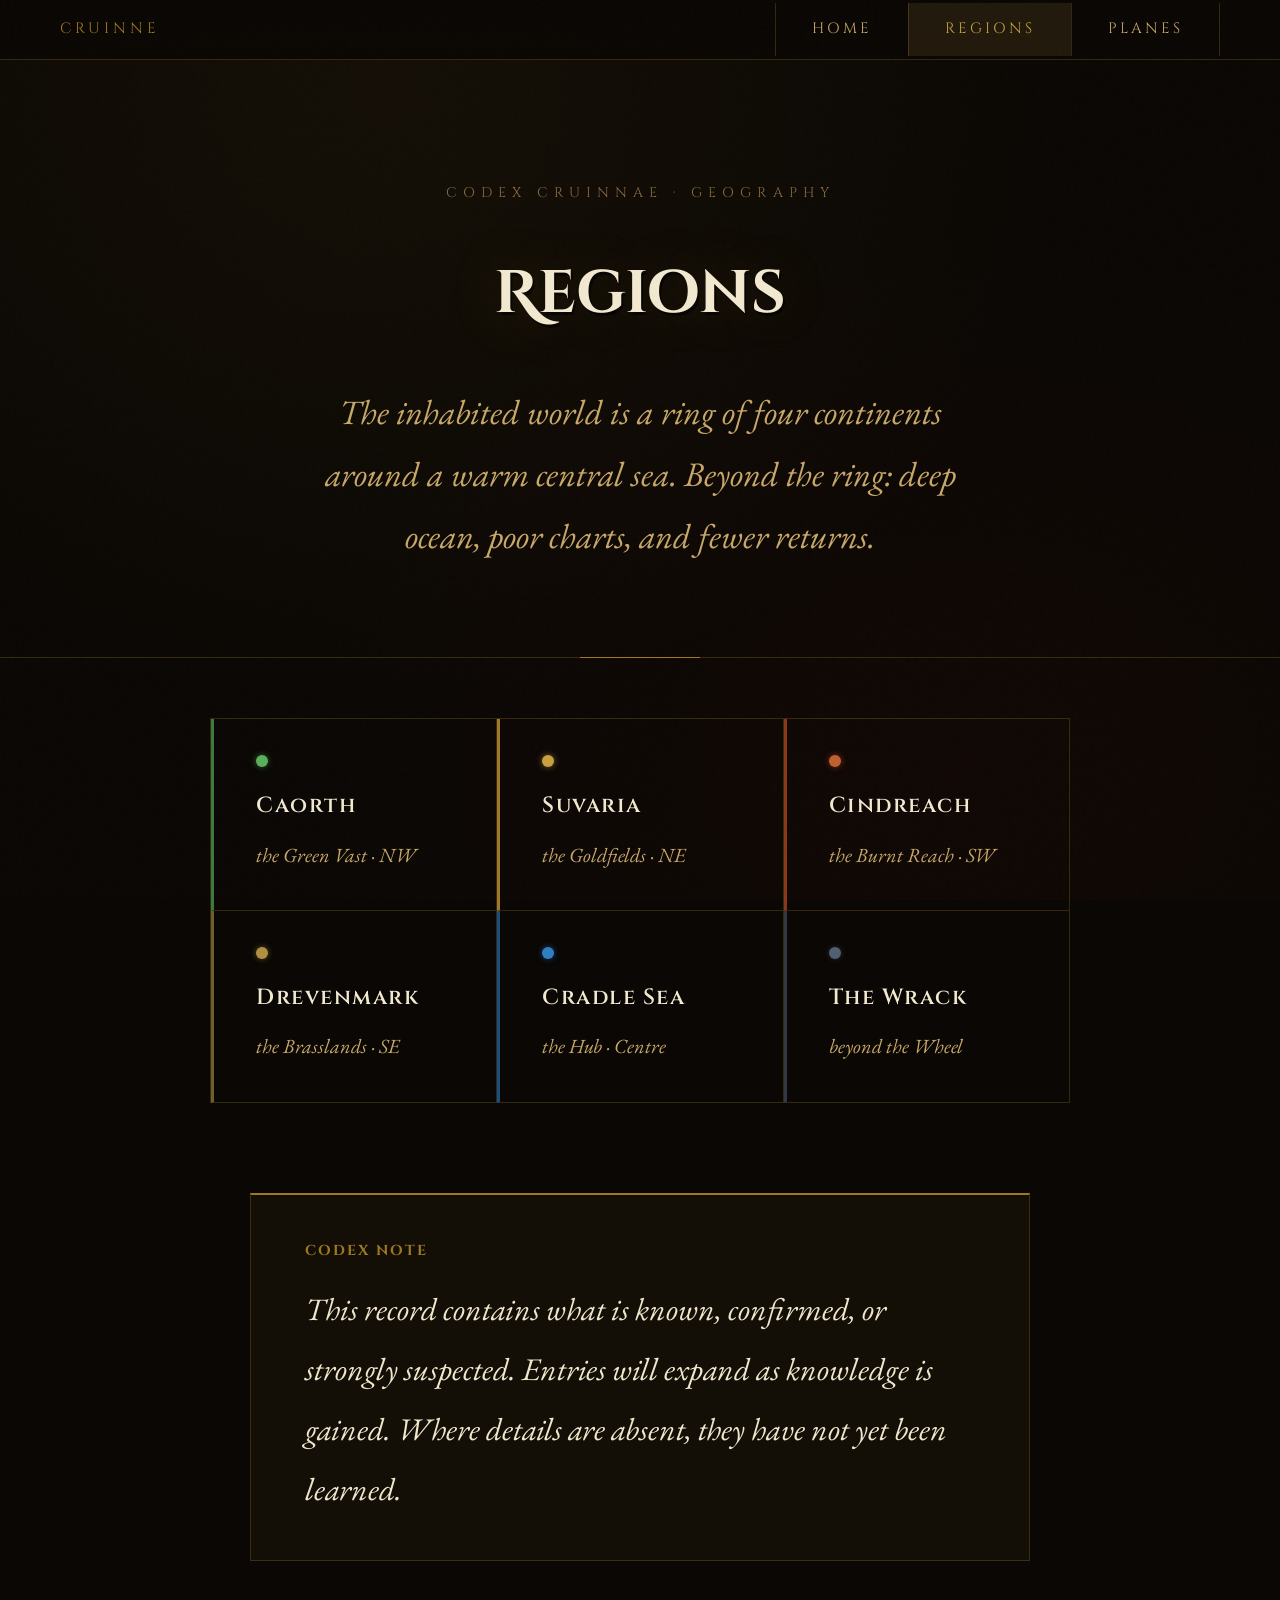
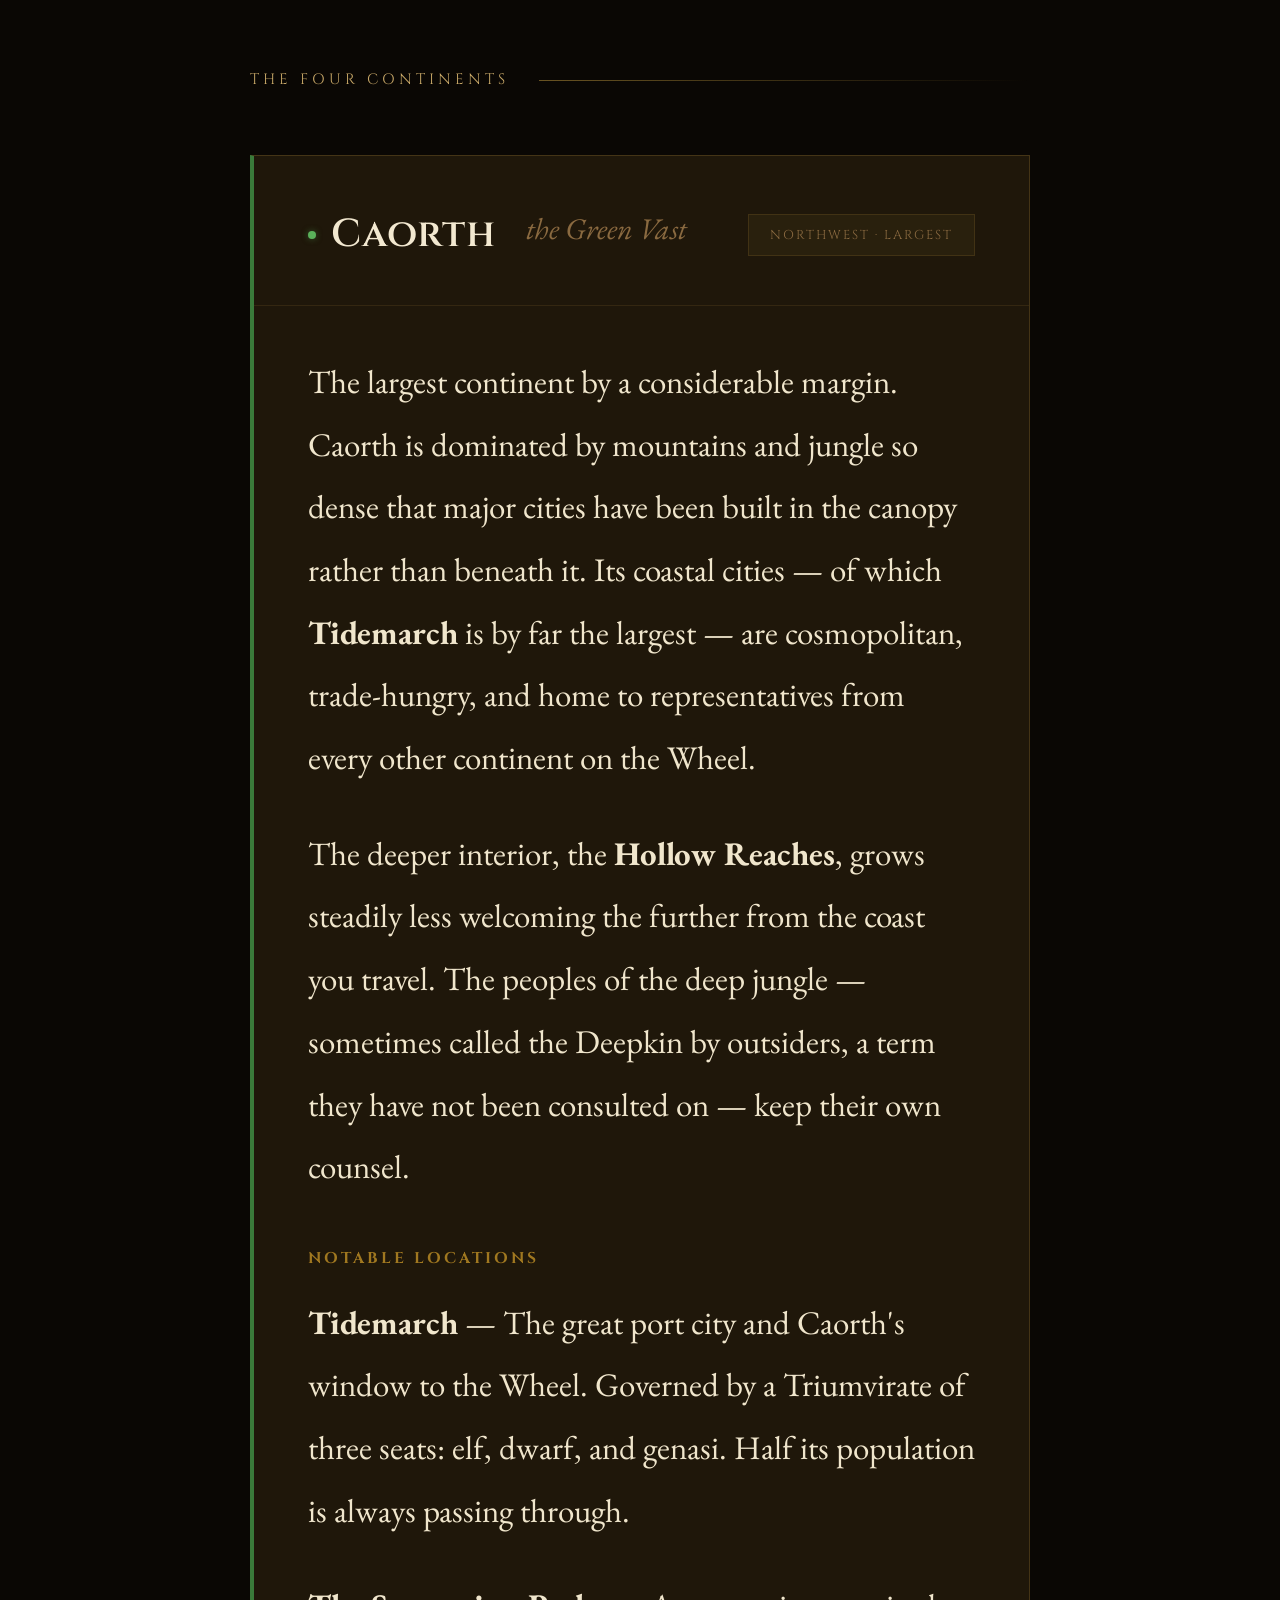
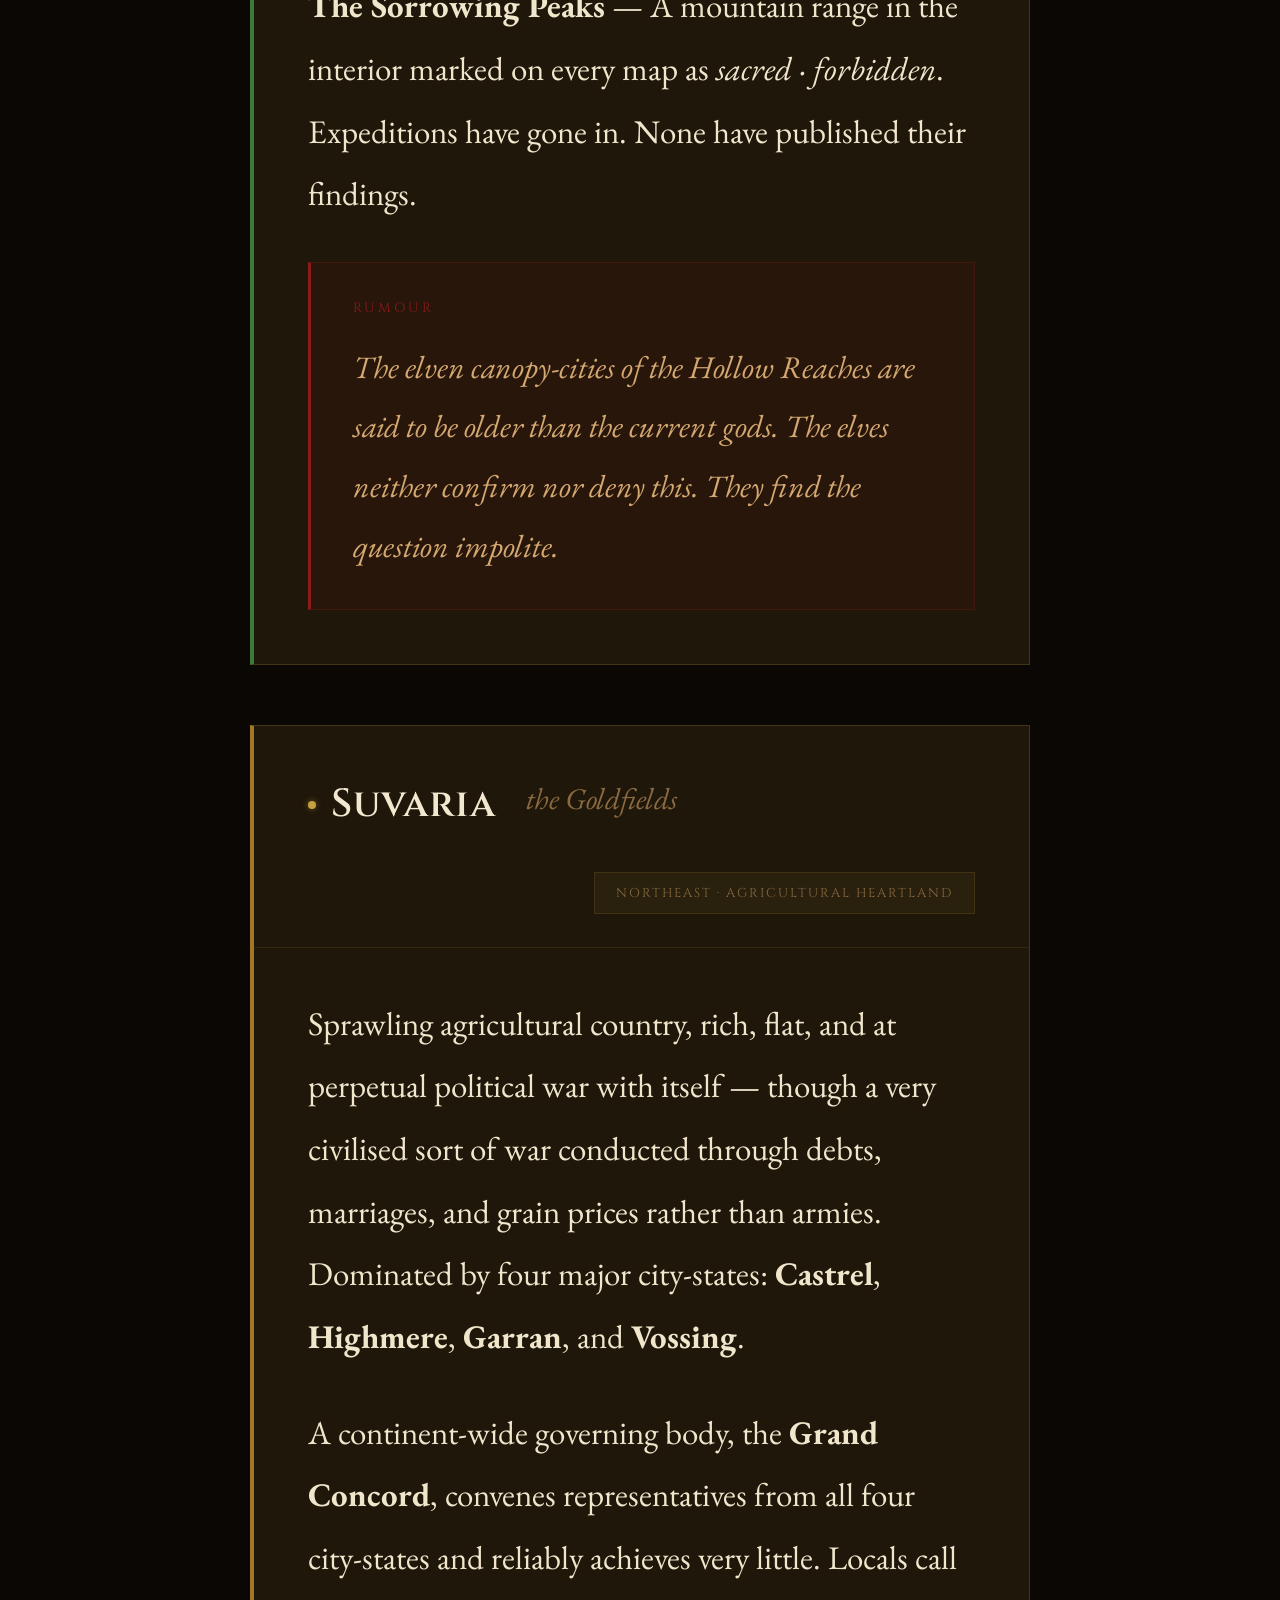
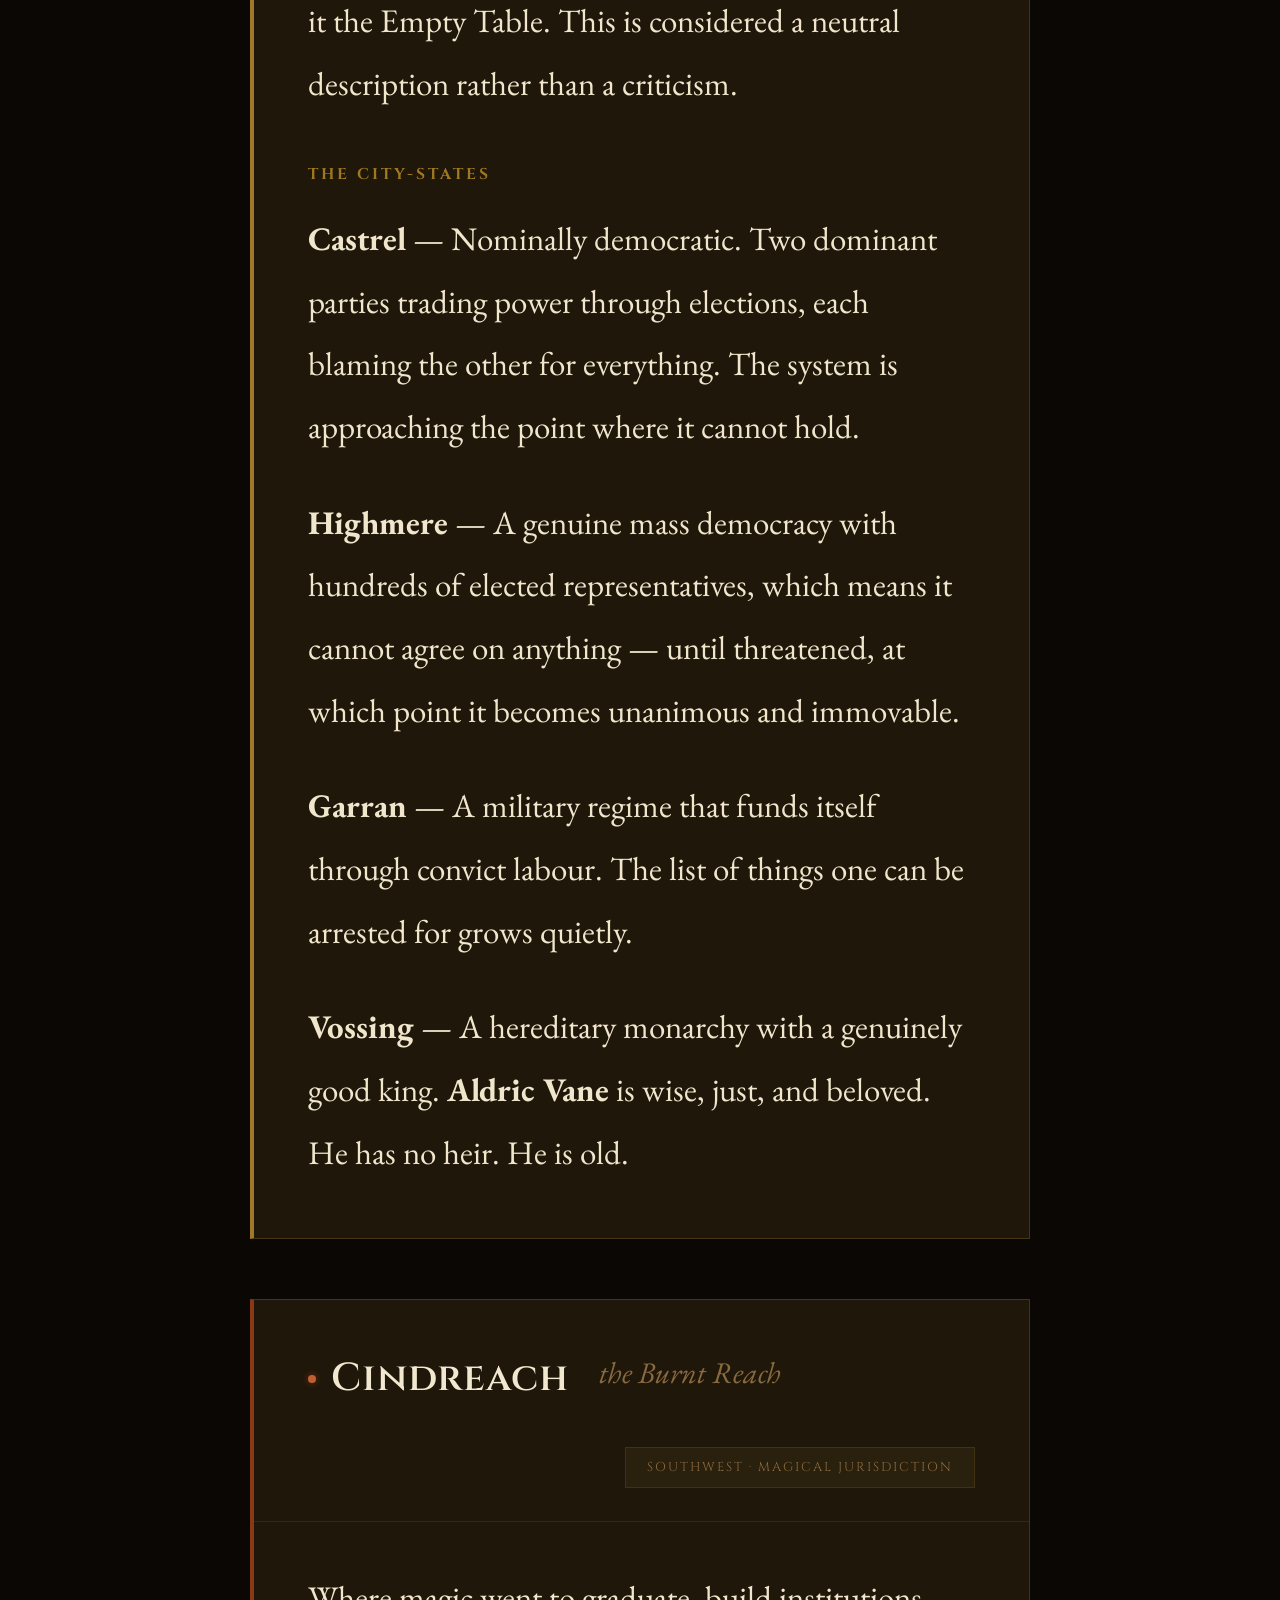
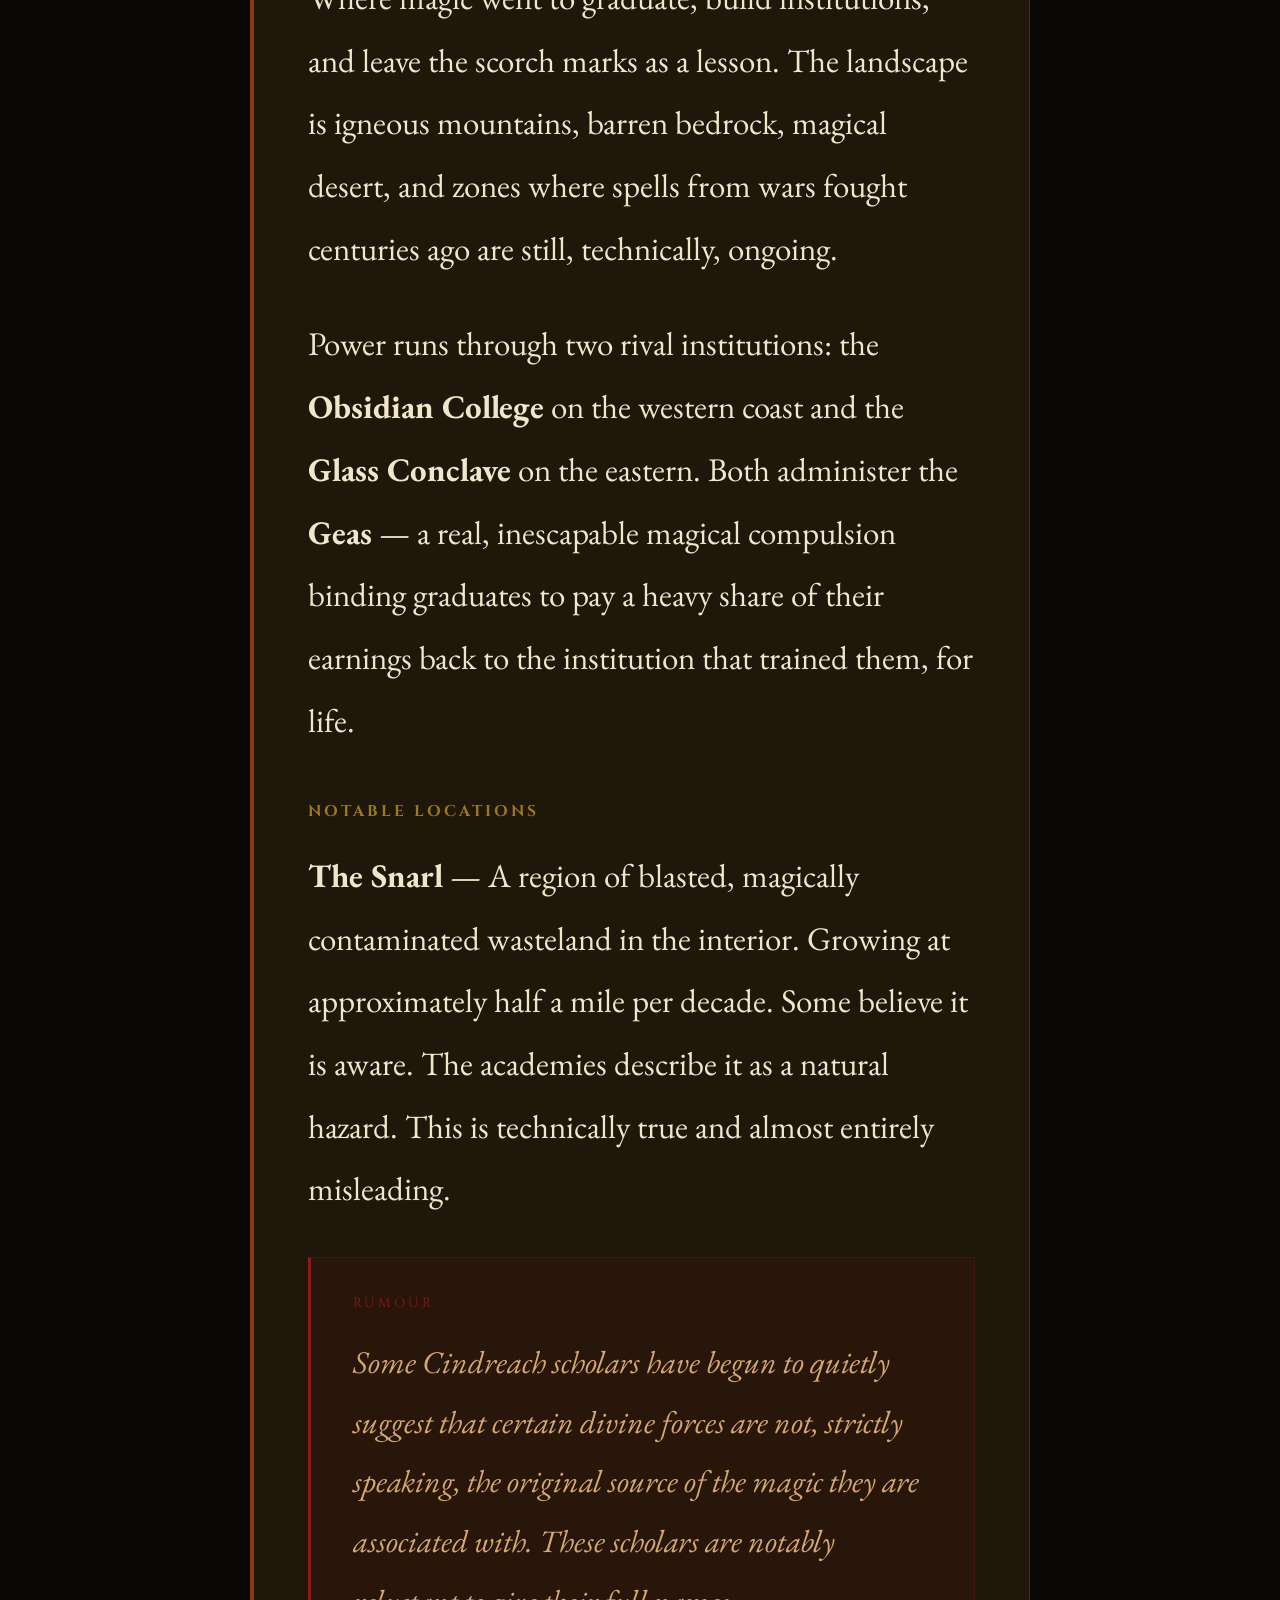
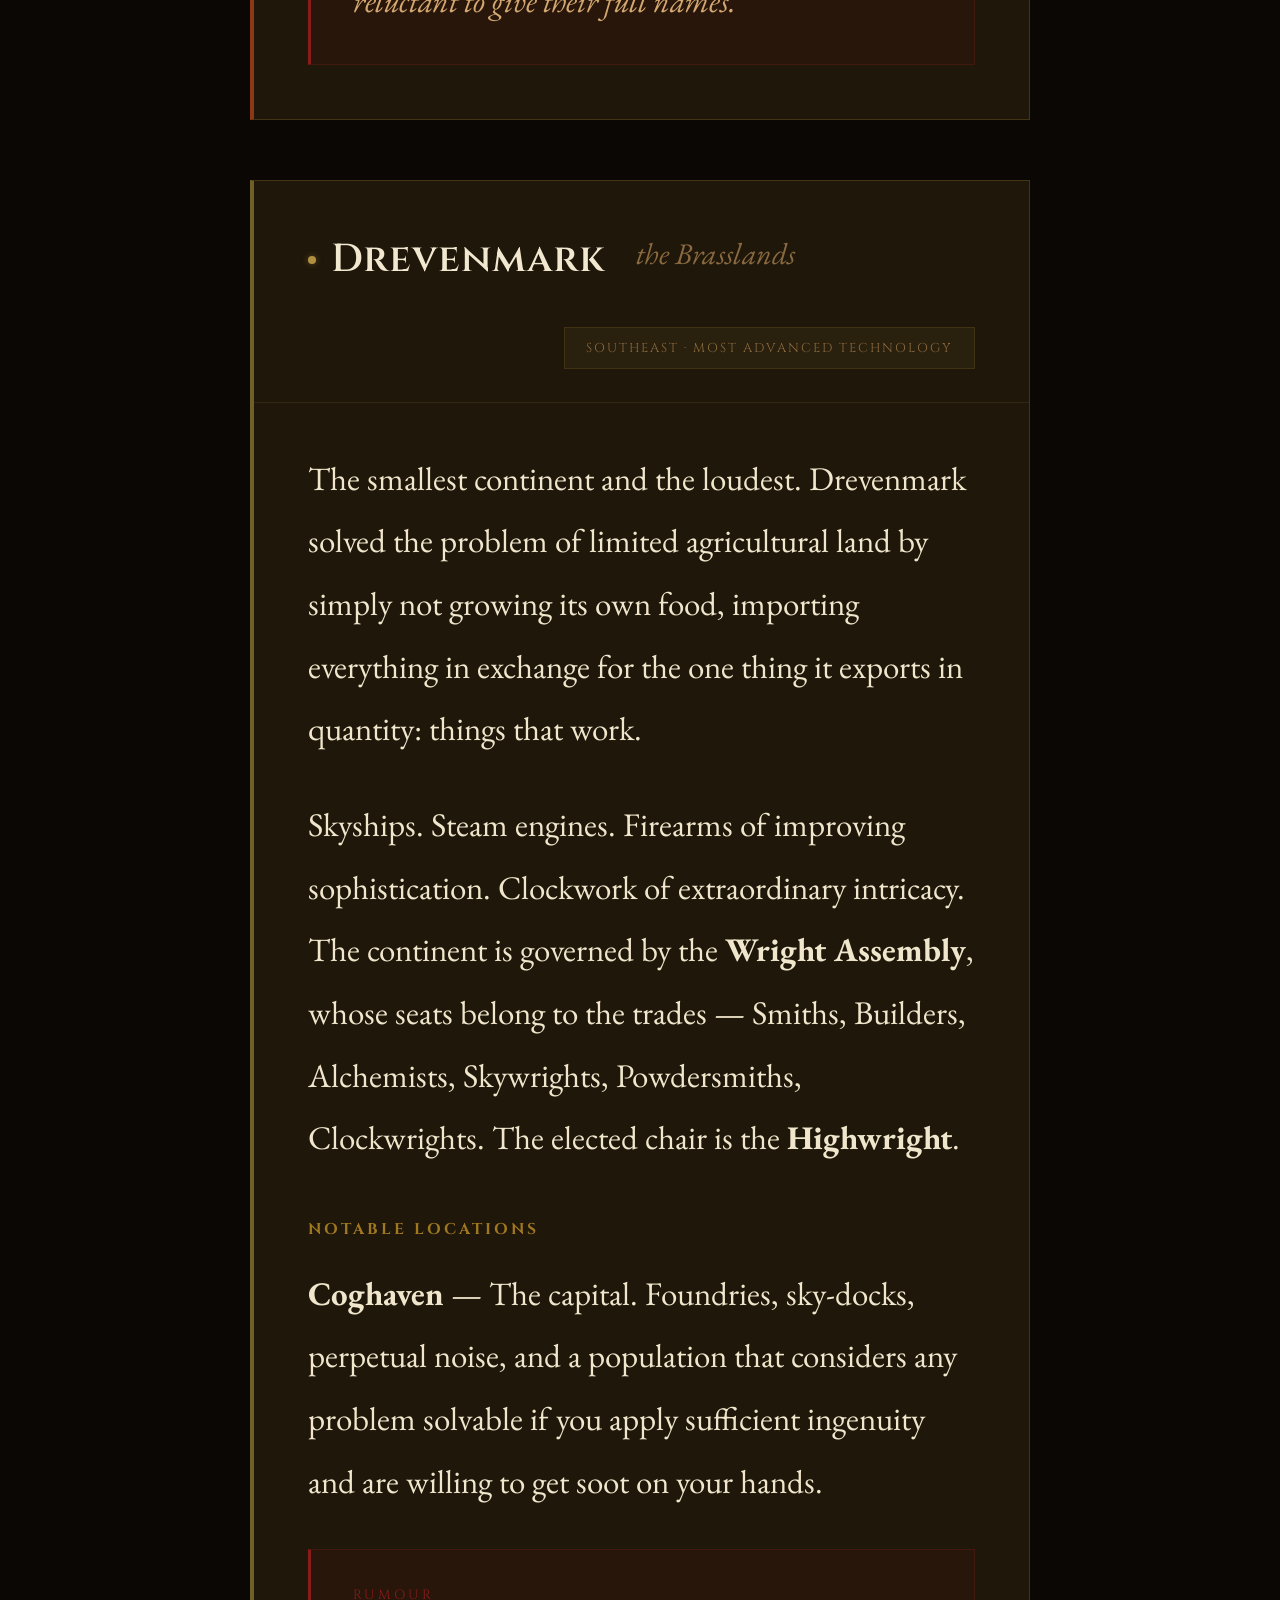
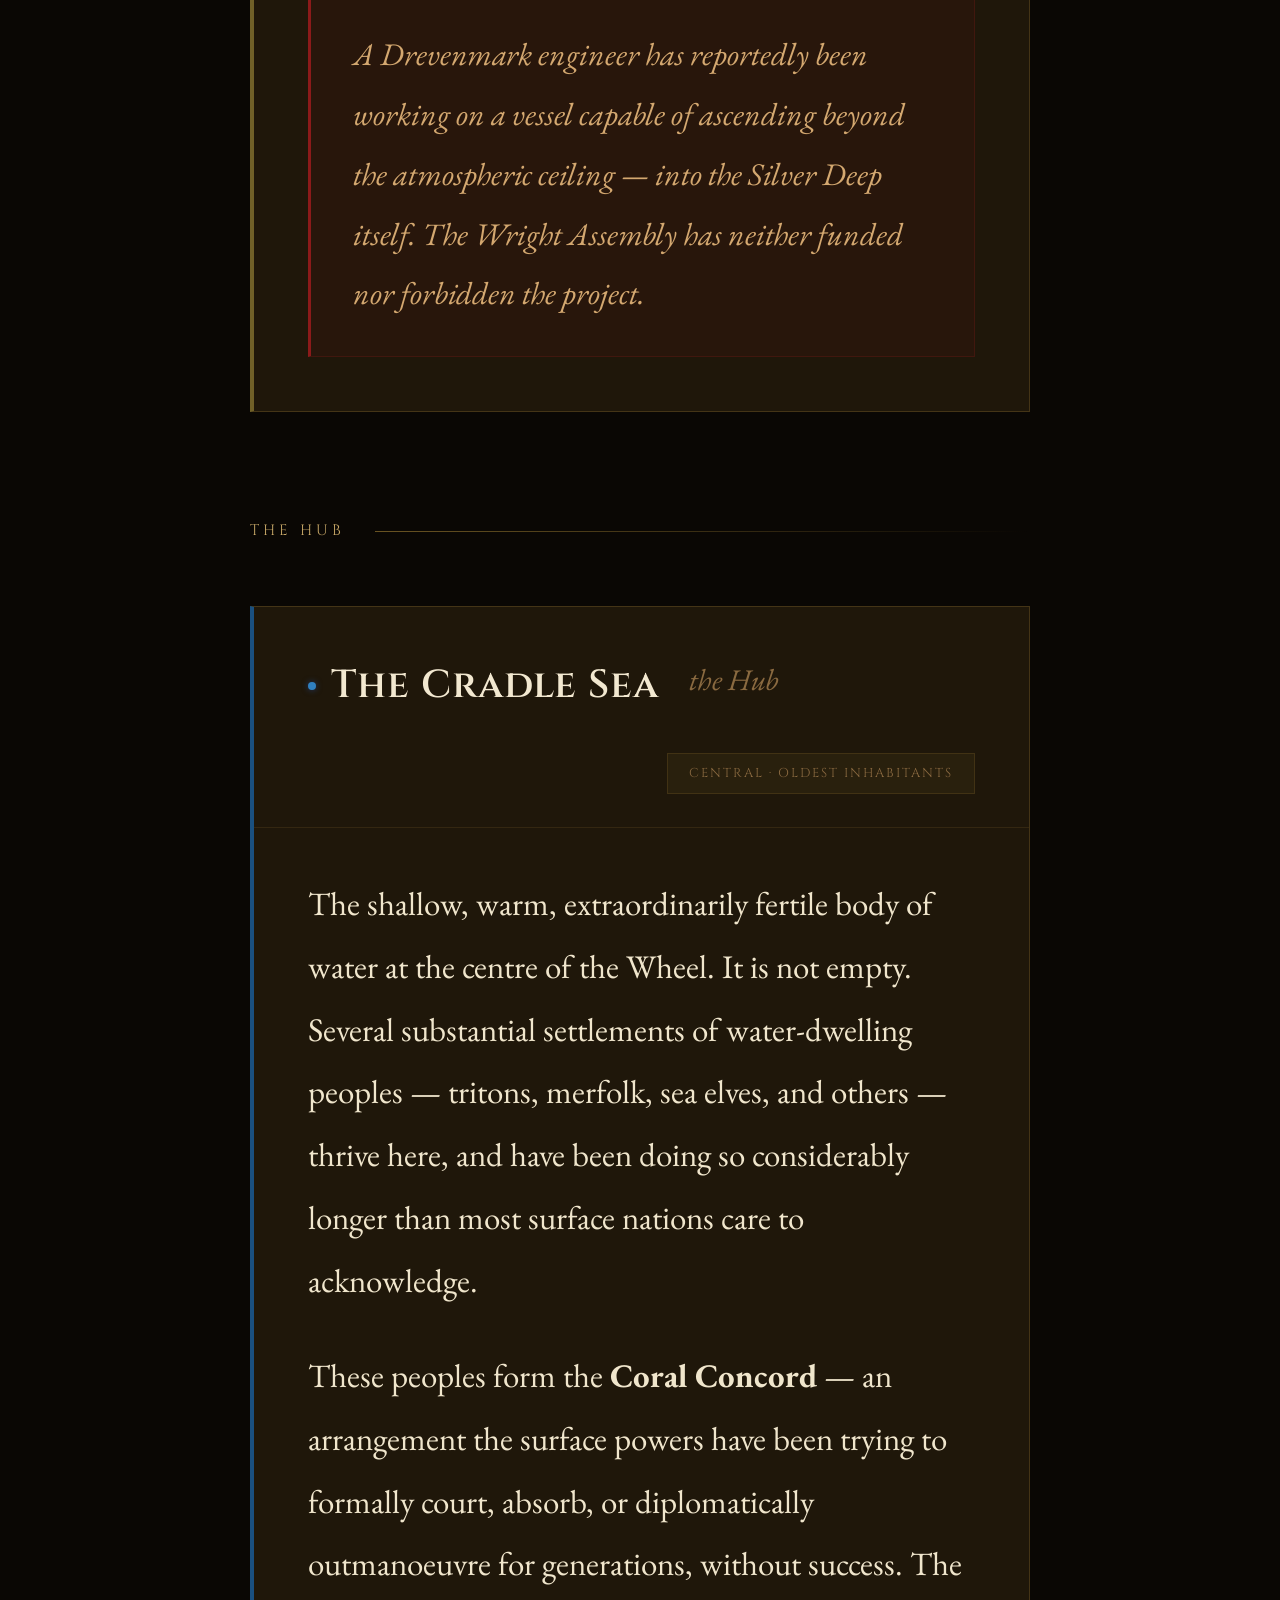
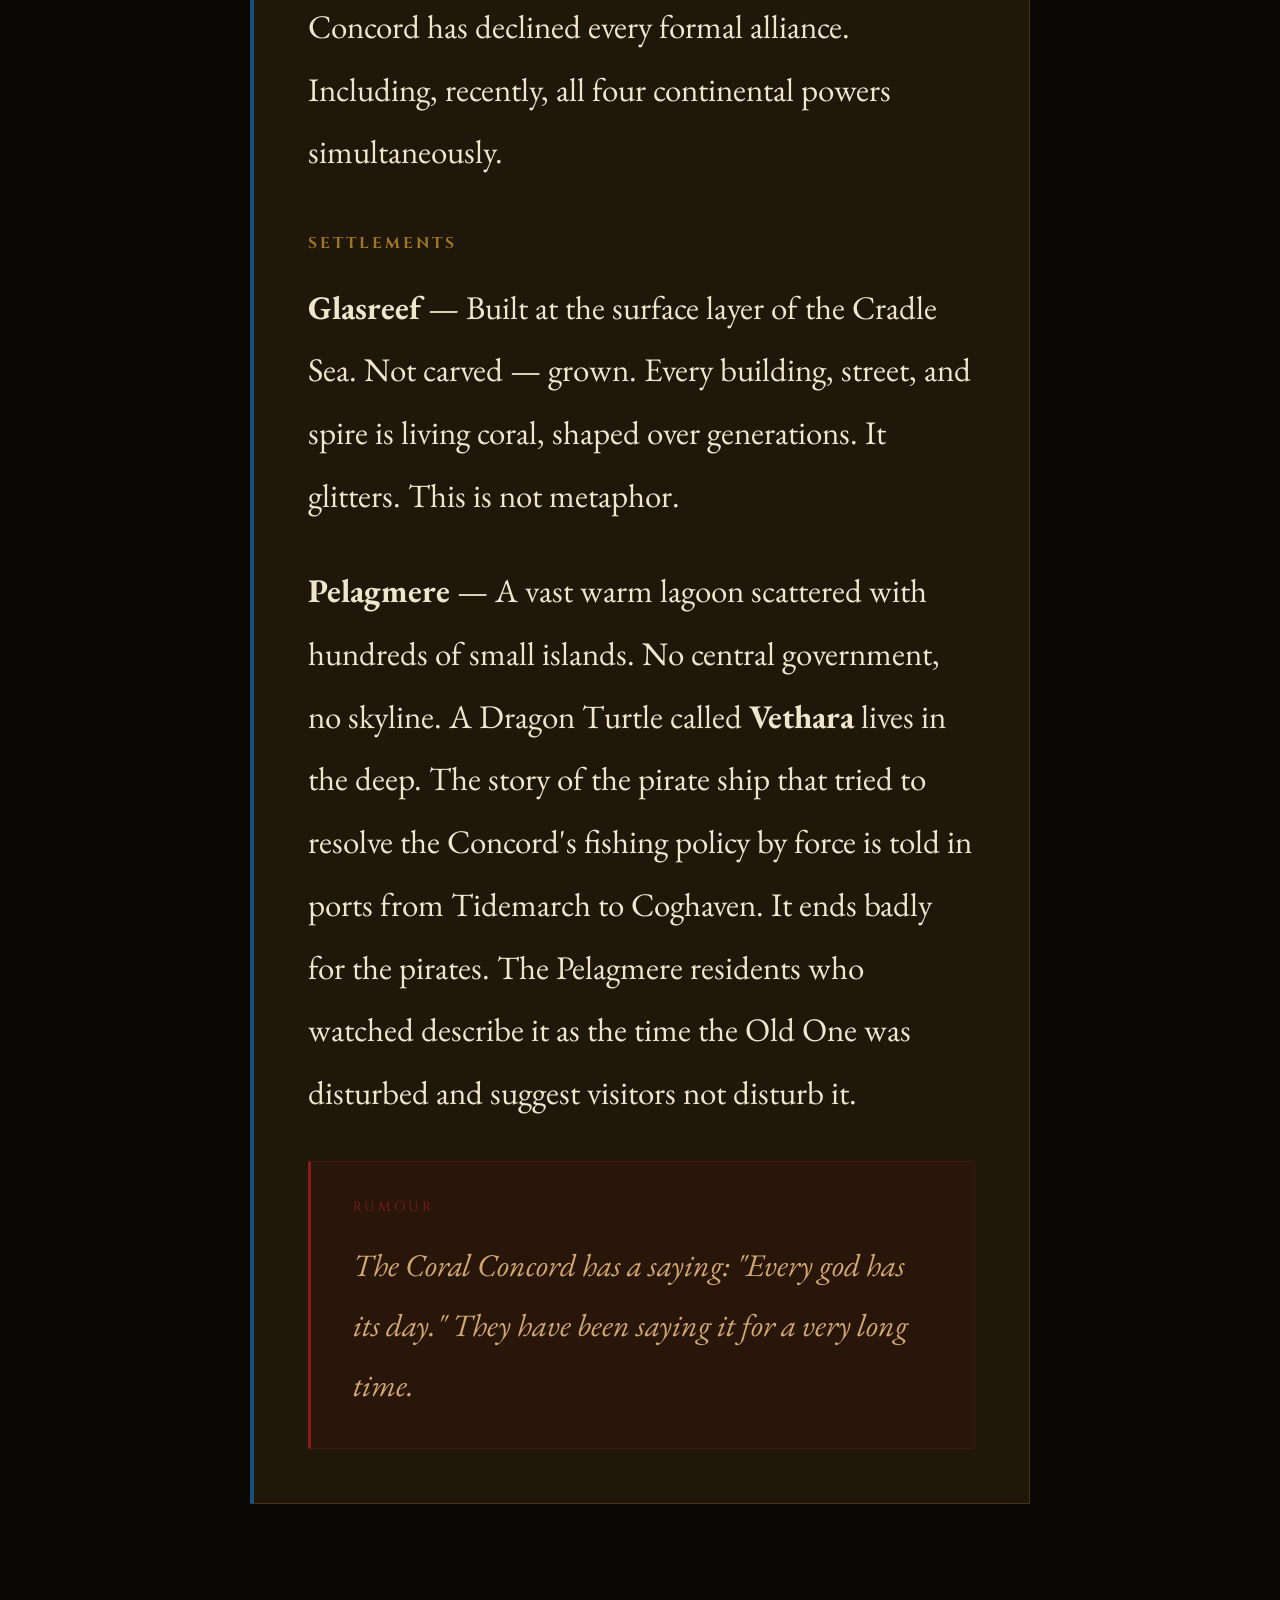
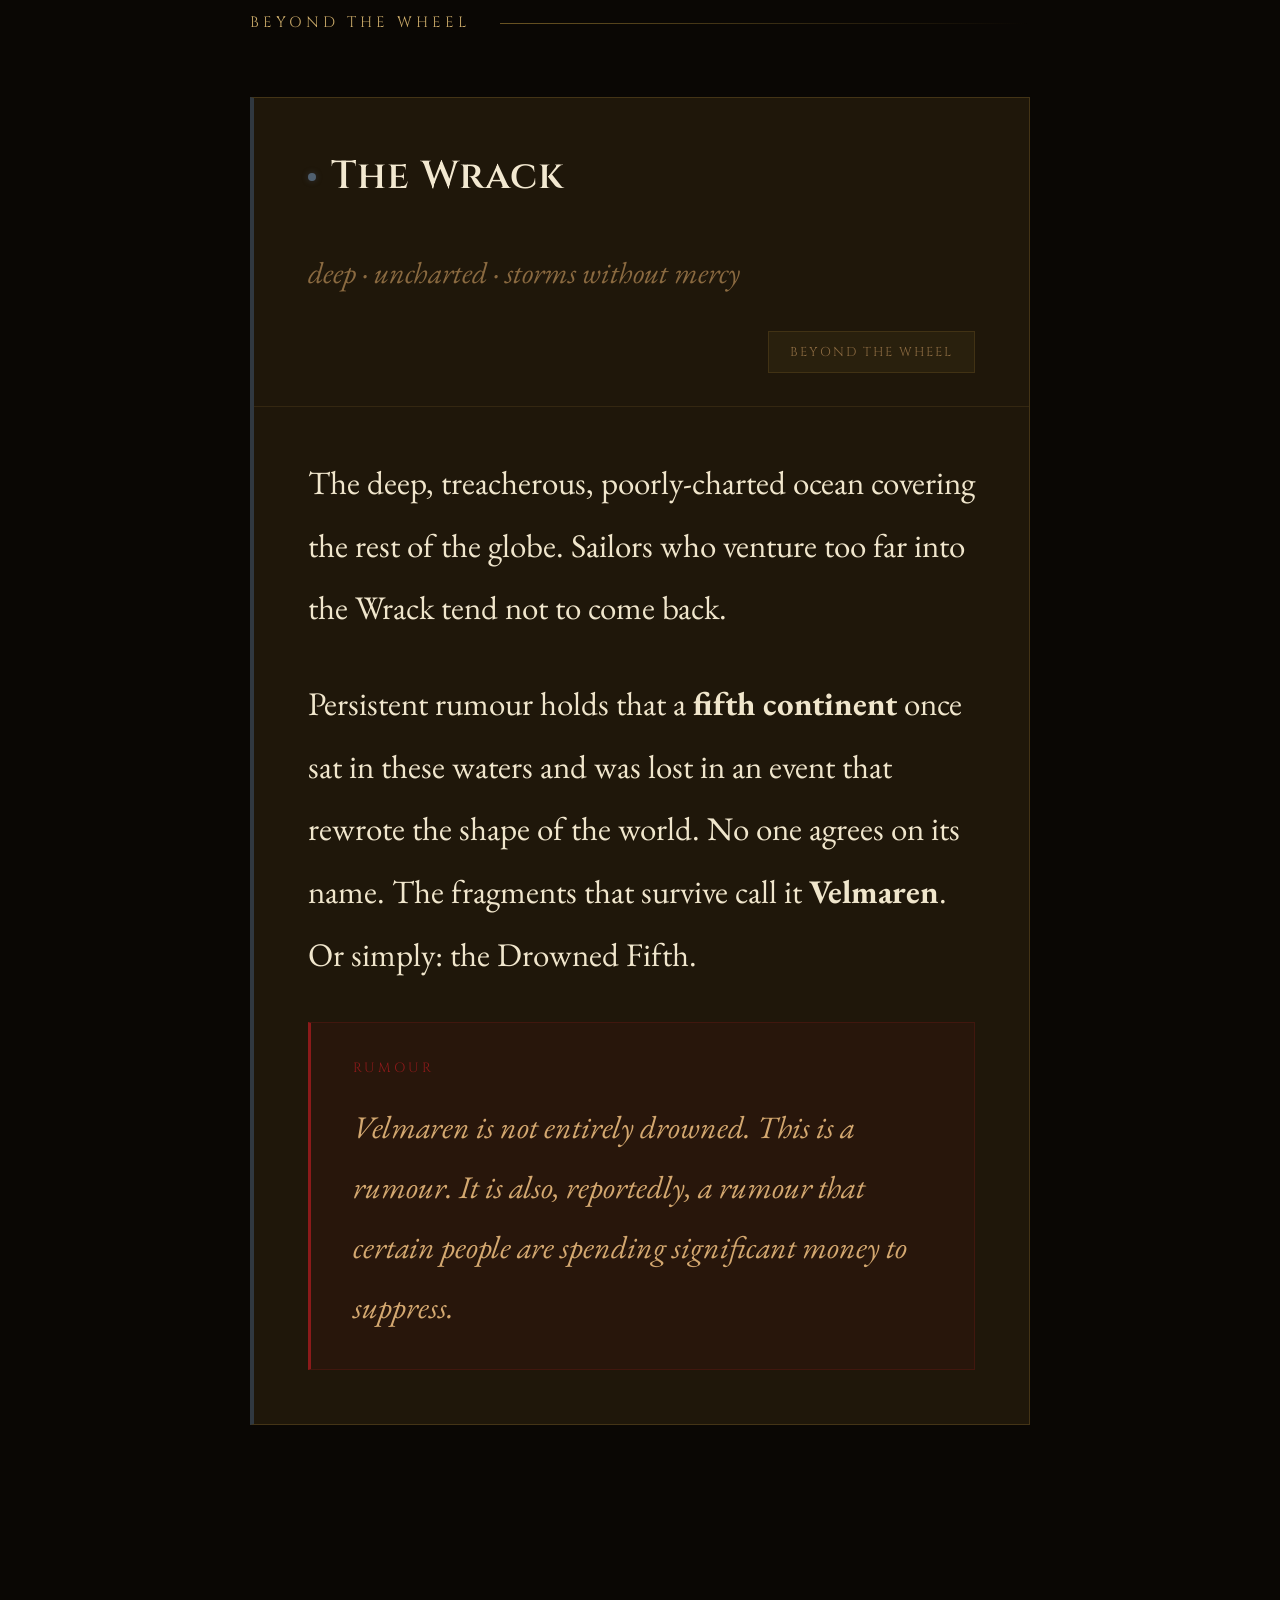
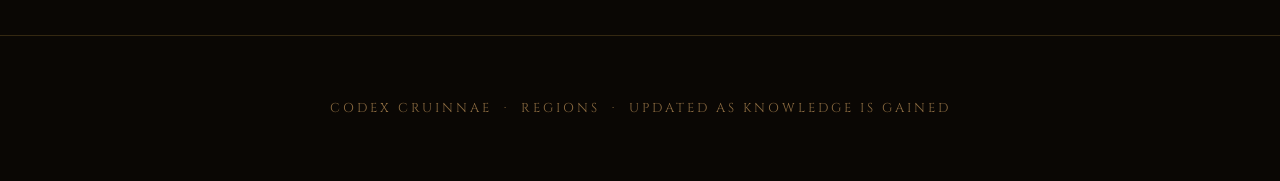
==== commit da04a8dd: "Set 1rem = 30px, scale decorative labels down proportionally" ====
--- a/regions.html
+++ b/regions.html
@@ -42,7 +42,7 @@
     }
     .pip-name {
       font-family: var(--font-heading);
-      font-size: 1.1rem;
+      font-size: 0.73rem;
       font-weight: 600;
       letter-spacing: 1.5px;
       color: var(--parchment);
@@ -50,7 +50,7 @@
     .pip-sub {
       font-family: var(--font-body);
       font-style: italic;
-      font-size: 1rem;
+      font-size: 0.67rem;
       color: var(--text-secondary);
     }
 
--- a/style.css
+++ b/style.css
@@ -30,7 +30,7 @@
 }
 
 html {
-  font-size: 20px; /* 1rem = 20px. All rem values scale from here. */
+  font-size: 30px; /* 1rem = 30px. All rem values scale from here. */
   scroll-behavior: smooth;
 }
 
@@ -76,7 +76,7 @@
 
 .nav-brand {
   font-family: var(--font-heading);
-  font-size: 0.75rem;   /* 15px */
+  font-size: 0.5rem;   /* 15px */
   letter-spacing: 4px;
   color: var(--gold-dim);
   text-transform: uppercase;
@@ -94,7 +94,7 @@
 
 .nav-links a {
   font-family: var(--font-heading);
-  font-size: 0.75rem;   /* 15px */
+  font-size: 0.5rem;   /* 15px */
   letter-spacing: 3px;
   text-transform: uppercase;
   color: var(--text-secondary);
@@ -159,7 +159,7 @@
 
 .hero-eyebrow {
   font-family: var(--font-heading);
-  font-size: 0.7rem;     /* 14px */
+  font-size: 0.47rem;    /* ~14px */
   letter-spacing: 6px;
   color: var(--text-faint);
   text-transform: uppercase;
@@ -250,7 +250,7 @@
 
 .lore-card-title {
   font-family: var(--font-heading);
-  font-size: 0.85rem;    /* 17px */
+  font-size: 0.57rem;    /* 17px */
   letter-spacing: 3px;
   text-transform: uppercase;
   color: var(--parchment);
@@ -269,7 +269,7 @@
   position: absolute;
   bottom: 1rem; right: 1.2rem;
   font-family: var(--font-heading);
-  font-size: 0.65rem;
+  font-size: 0.43rem;
   letter-spacing: 2px;
   color: var(--text-faint);
   text-transform: uppercase;
@@ -295,7 +295,7 @@
 
 .page-label {
   font-family: var(--font-heading);
-  font-size: 0.7rem;     /* 14px */
+  font-size: 0.47rem;    /* ~14px */
   letter-spacing: 6px;
   color: var(--text-faint);
   text-transform: uppercase;
@@ -379,7 +379,7 @@
 .entry-tag {
   margin-left: auto;
   font-family: var(--font-heading);
-  font-size: 0.65rem;    /* 13px */
+  font-size: 0.43rem;    /* 13px */
   letter-spacing: 2px;
   color: var(--text-faint);
   text-transform: uppercase;
@@ -404,7 +404,7 @@
 
 .entry-body h4 {
   font-family: var(--font-heading);
-  font-size: 0.78rem;    /* 15.6px */
+  font-size: 0.52rem;    /* ~15.6px */
   letter-spacing: 3px;
   color: var(--gold-dim);
   text-transform: uppercase;
@@ -427,7 +427,7 @@
   display: block;
   font-family: var(--font-heading);
   font-style: normal;
-  font-size: 0.68rem;    /* 13.6px */
+  font-size: 0.45rem;    /* ~13.5px */
   letter-spacing: 3px;
   color: var(--ember-dim);
   text-transform: uppercase;
@@ -447,7 +447,7 @@
 
 .section-divider-label {
   font-family: var(--font-heading);
-  font-size: 0.75rem;    /* 15px */
+  font-size: 0.5rem;     /* 15px */
   letter-spacing: 4px;
   color: var(--text-secondary);
   text-transform: uppercase;
@@ -473,7 +473,7 @@
 .codex-note strong {
   font-family: var(--font-heading);
   font-style: normal;
-  font-size: 0.72rem;    /* 14.4px */
+  font-size: 0.48rem;    /* ~14.4px */
   letter-spacing: 2px;
   color: var(--gold-dim);
   display: block;
@@ -487,7 +487,7 @@
   padding: 2rem;
   text-align: center;
   font-family: var(--font-heading);
-  font-size: 0.65rem;    /* 13px */
+  font-size: 0.43rem;    /* 13px */
   letter-spacing: 3px;
   color: var(--text-faint);
   text-transform: uppercase;
